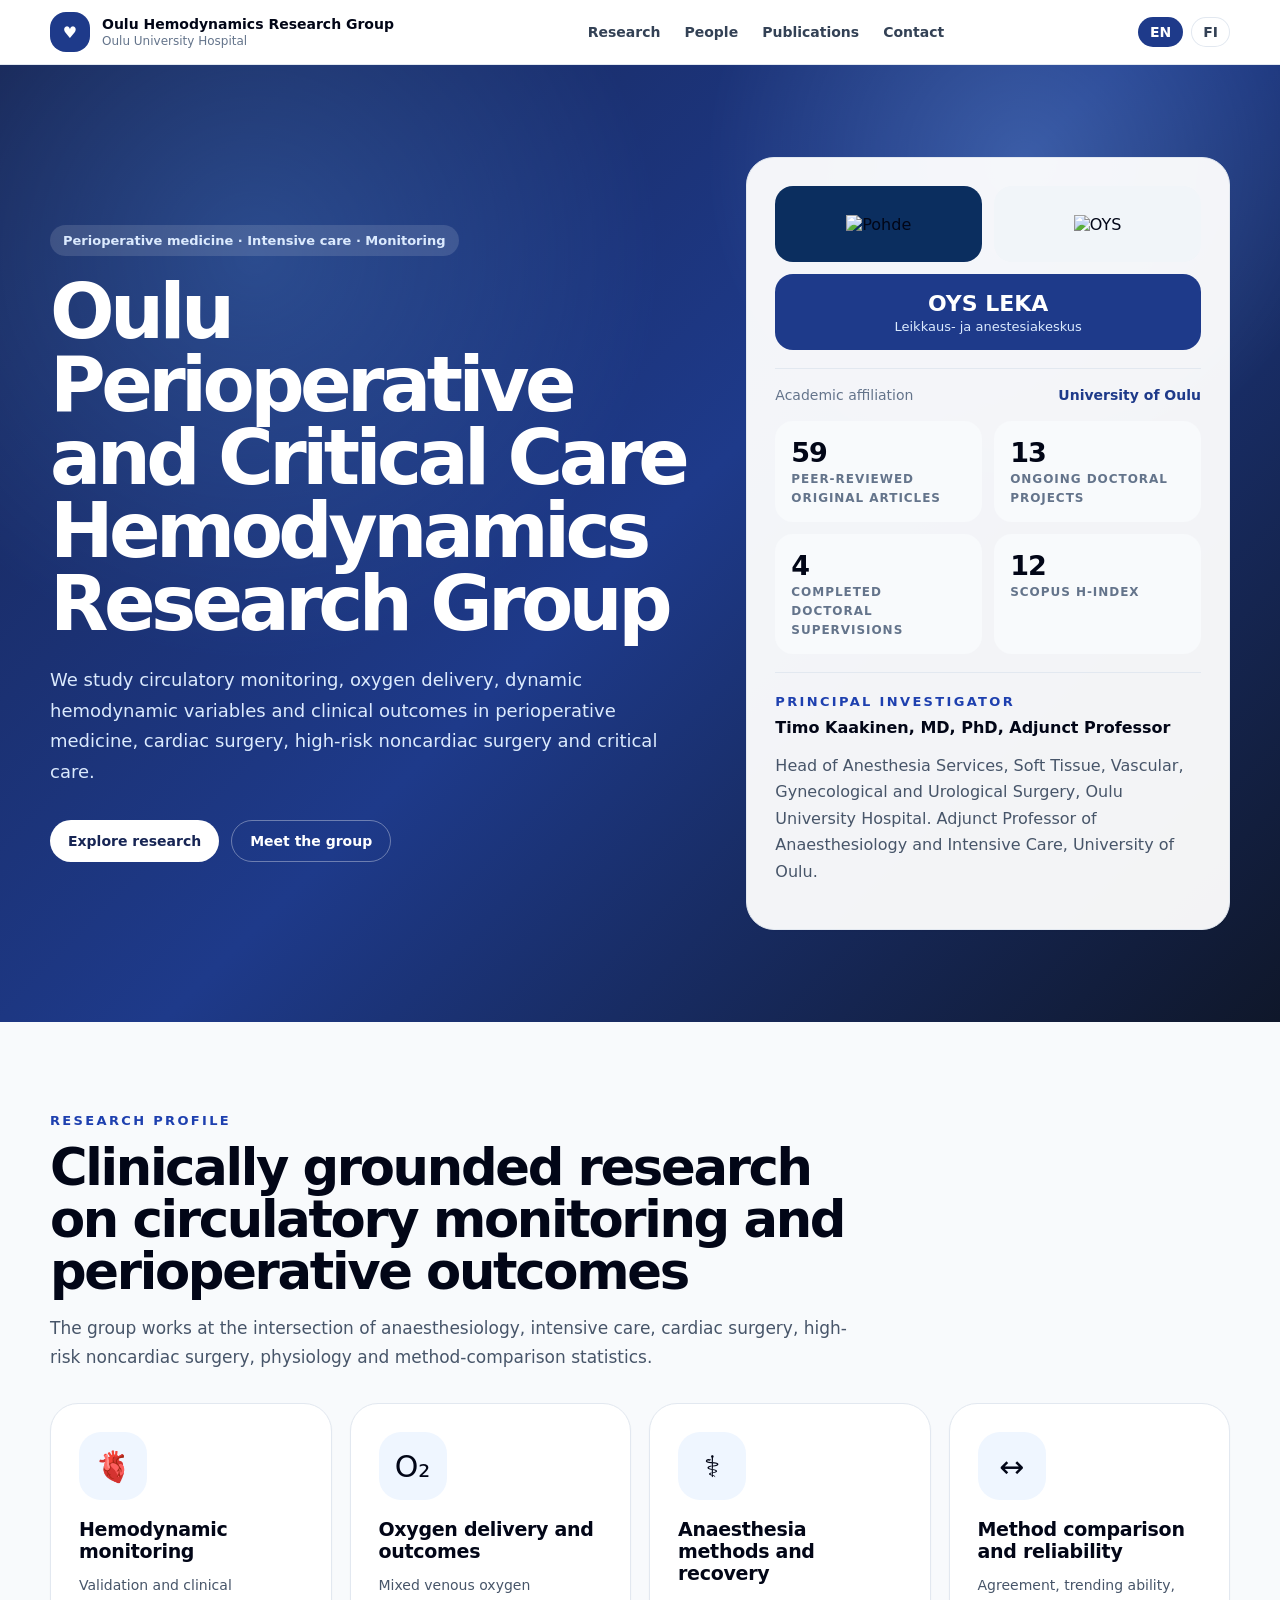
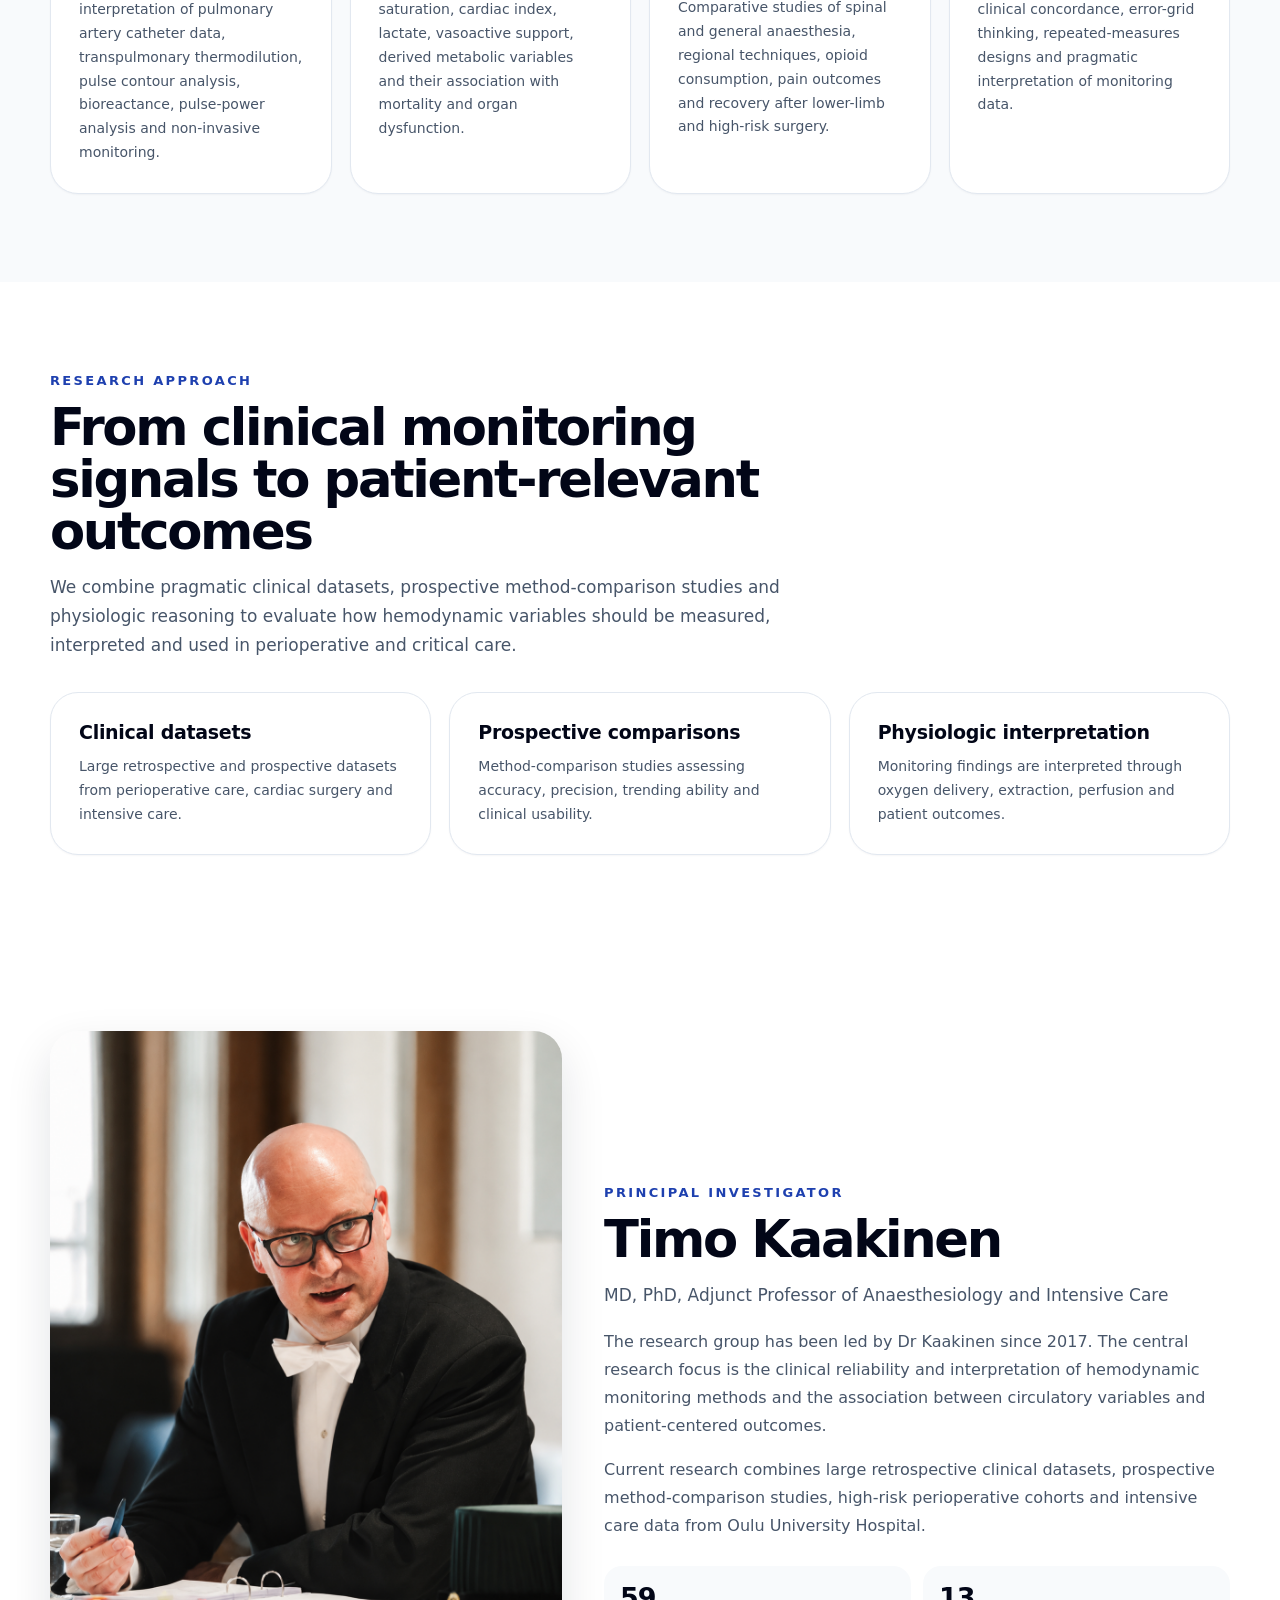
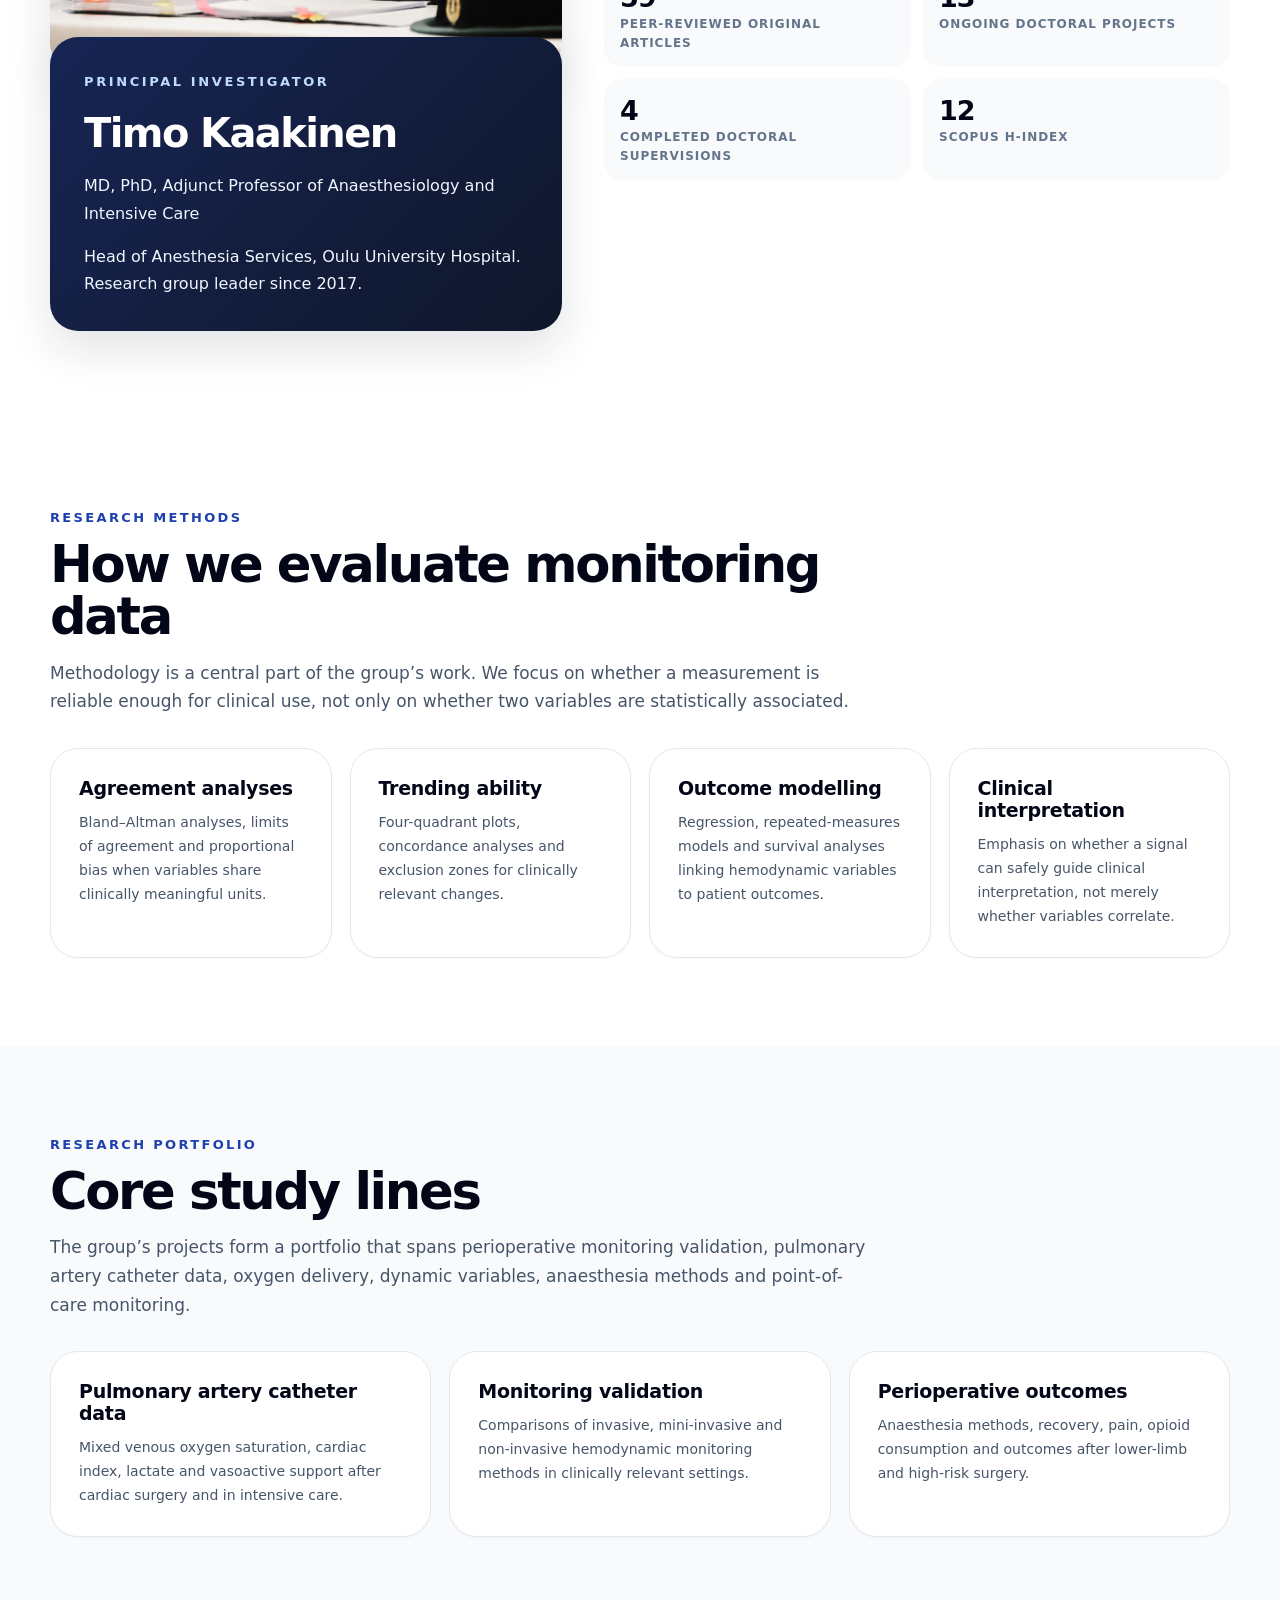
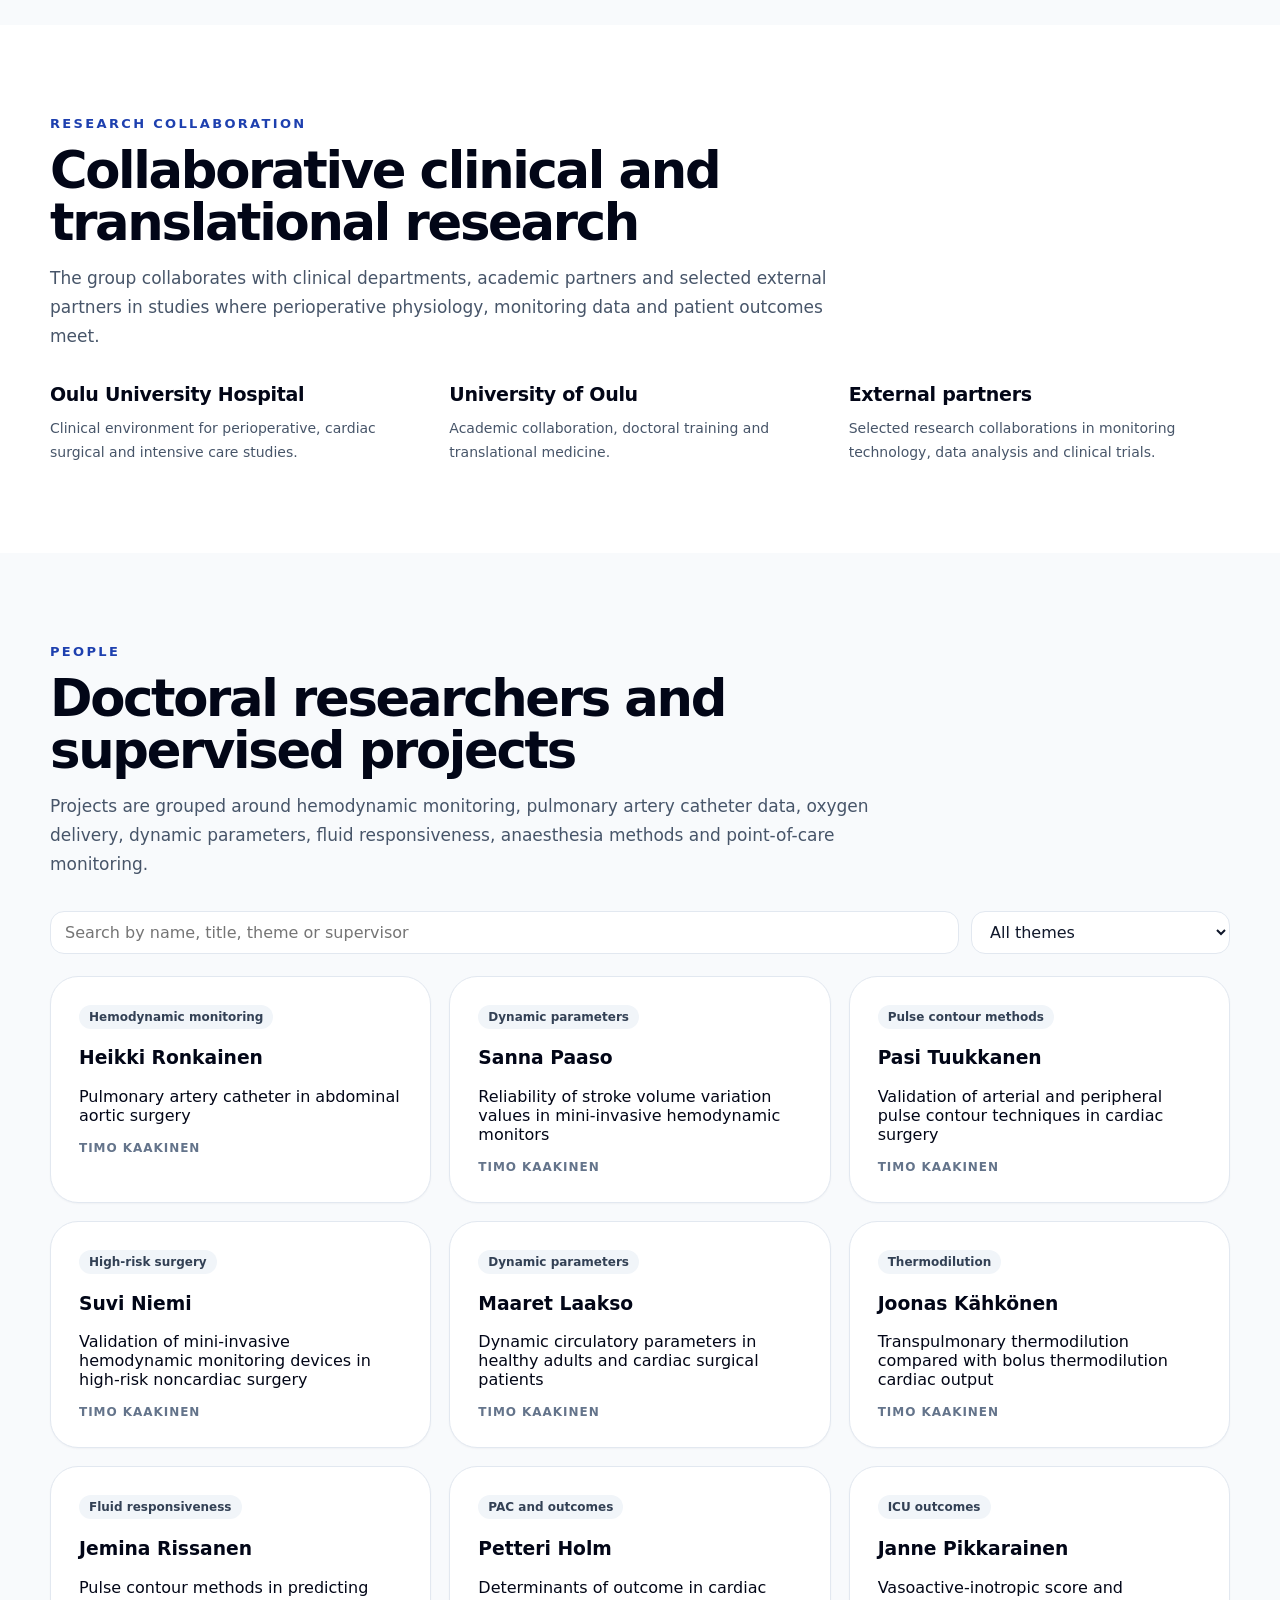
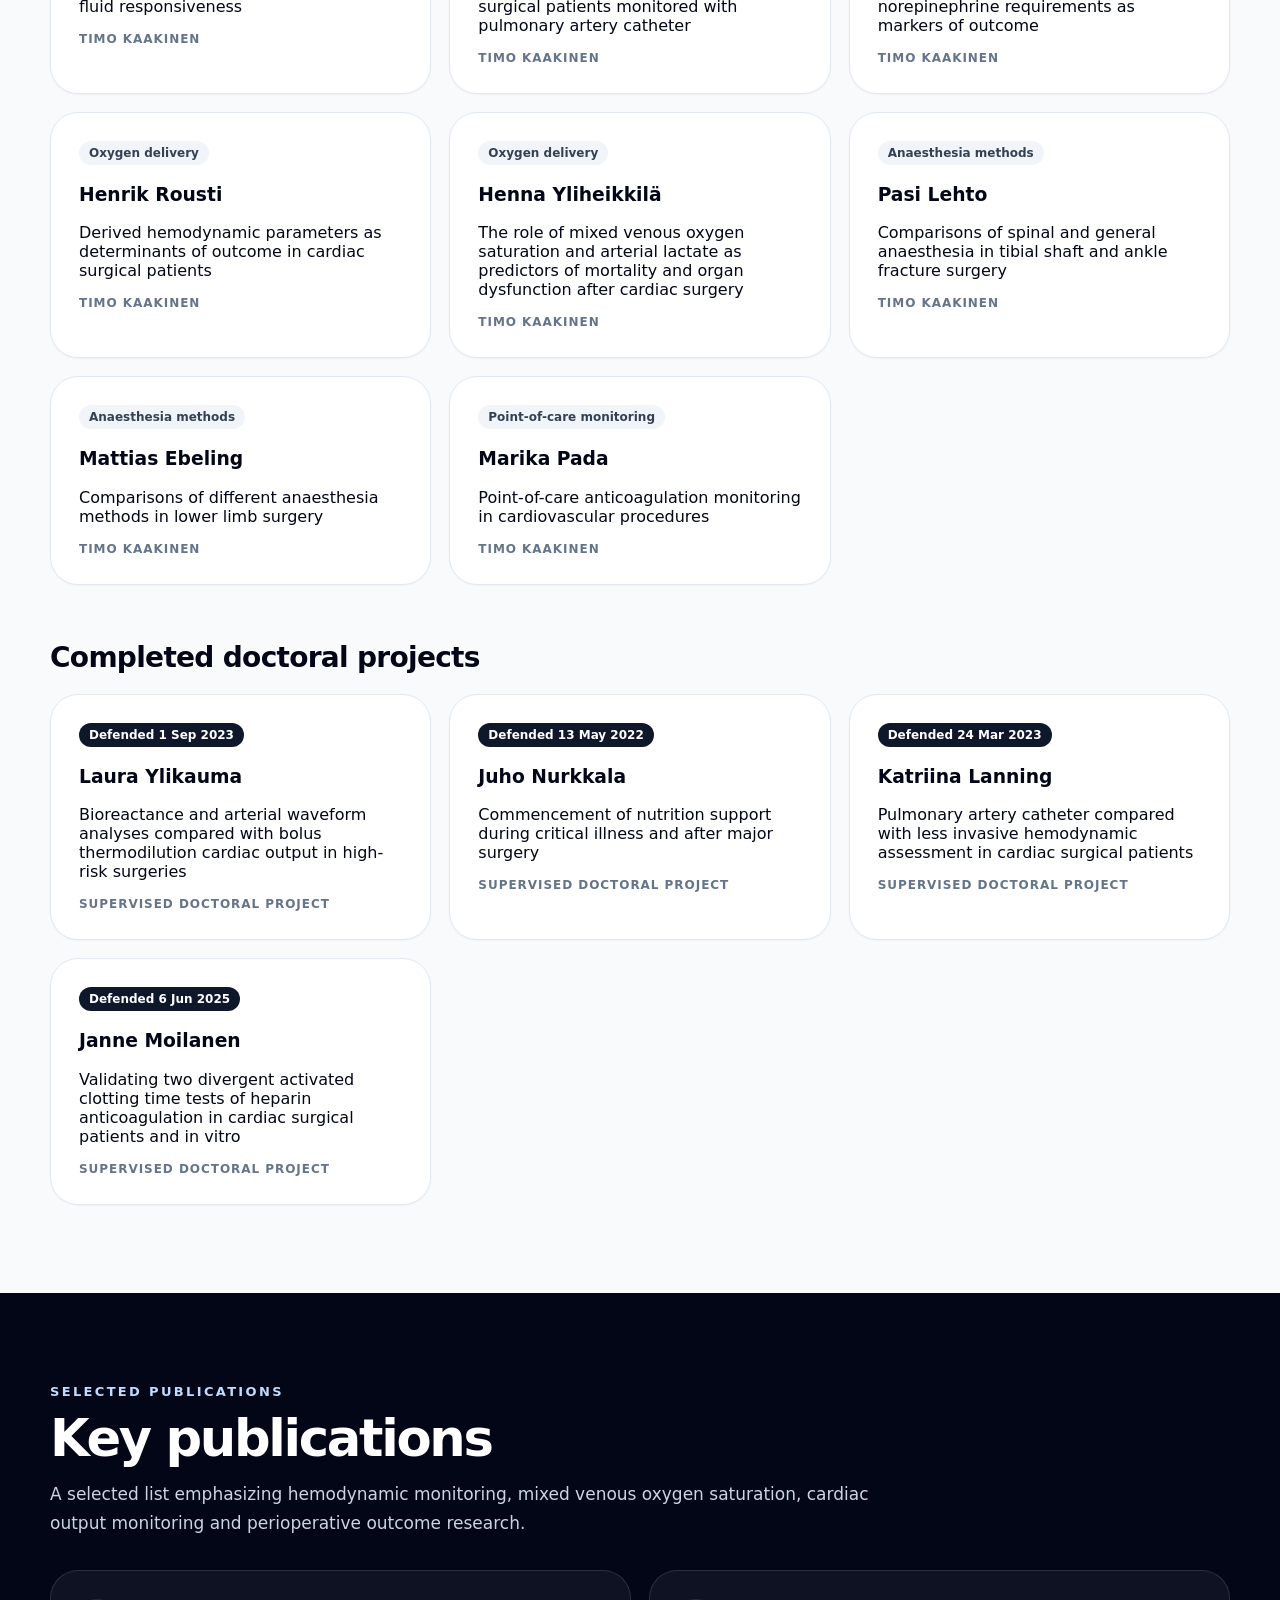
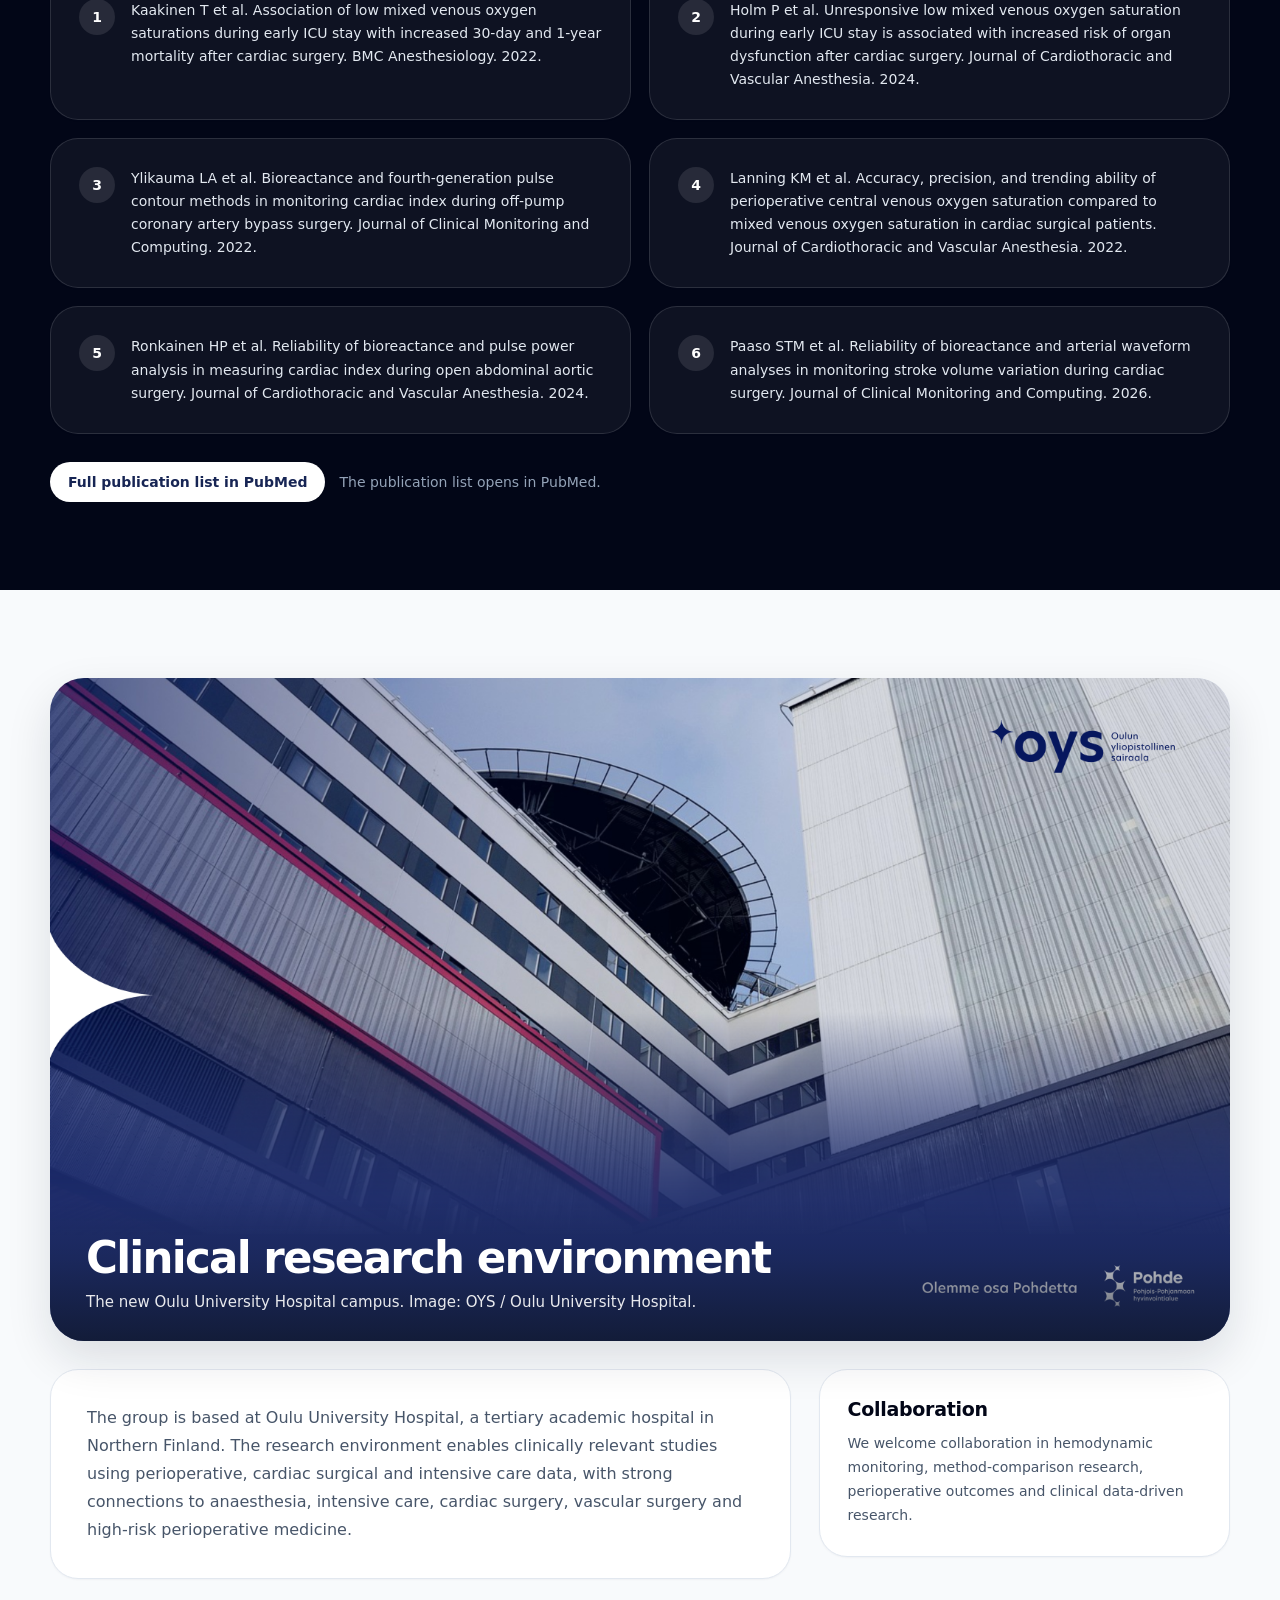
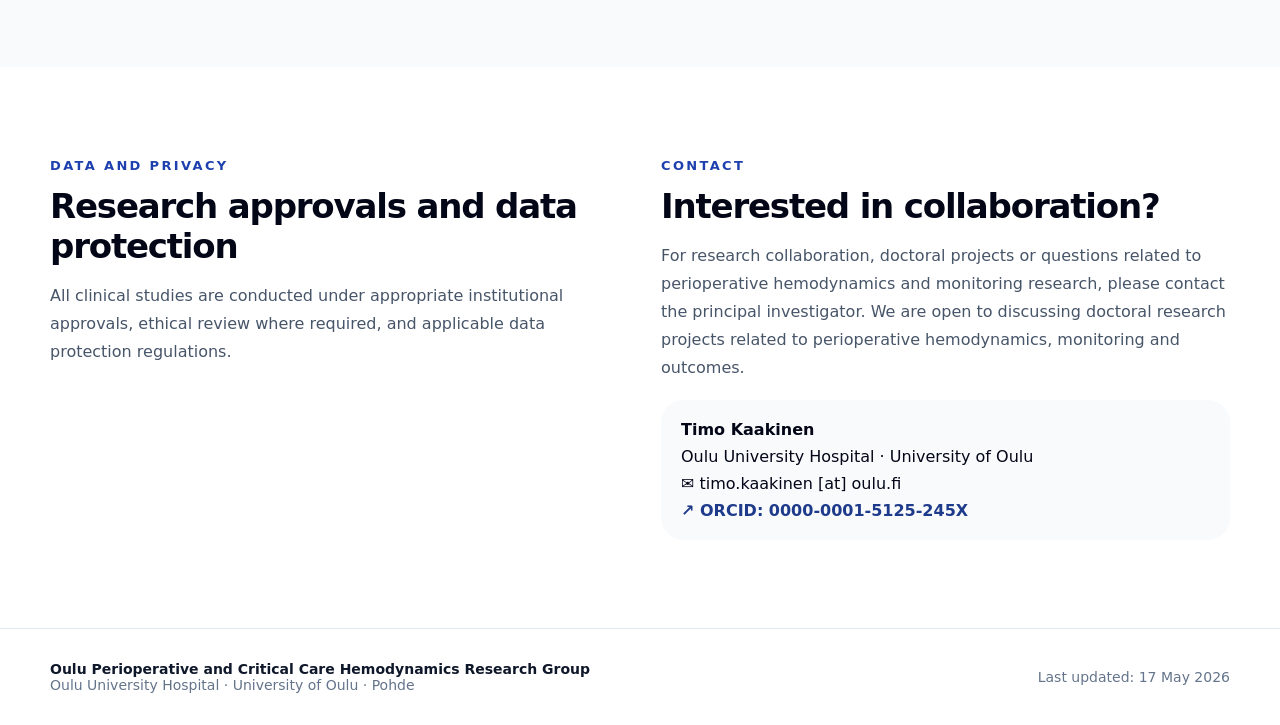
==== index.html @ 9e2a255d "Add files via upload add hamburger menu" ====
<!doctype html>
<html lang="en">
<head>
  <meta charset="utf-8" />
  <meta name="viewport" content="width=device-width, initial-scale=1" />
  <meta name="description" content="Oulu Perioperative and Critical Care Hemodynamics Research Group" />
  <title>Oulu Hemodynamics Research Group</title>
  <link rel="stylesheet" href="styles.css" />
</head>
<body>
  <header class="site-header">
    <div class="container header-inner">
      <a class="brand" href="#top" aria-label="Home">
        <span class="brand-icon">♥</span>
        <span>
          <span class="brand-title" data-i18n="shortName">Oulu Hemodynamics Research Group</span>
          <span class="brand-subtitle" data-i18n="hospital">Oulu University Hospital</span>
        </span>
      </a>

      <button class="menu-toggle" type="button" aria-label="Open navigation menu" aria-expanded="false" aria-controls="mainNav">
        <span></span>
        <span></span>
        <span></span>
      </button>

      <nav class="nav" id="mainNav" aria-label="Main navigation">
        <a href="#research" data-i18n="navResearch">Research</a>
        <a href="#people" data-i18n="navPeople">People</a>
        <a href="#publications" data-i18n="navPublications">Publications</a>
        <a href="#contact" data-i18n="navContact">Contact</a>
      </nav>

      <div class="language-switcher" aria-label="Language selection">
        <button type="button" class="lang-btn active" data-lang="en">EN</button>
        <button type="button" class="lang-btn" data-lang="fi">FI</button>
      </div>
    </div>
  </header>

  <main id="top">
    <section class="hero">
      <div class="hero-bg"></div>
      <div class="container hero-grid">
        <div class="hero-copy">
          <span class="pill dark" data-i18n="heroBadge">Perioperative medicine · Intensive care · Monitoring</span>
          <h1 data-i18n="heroTitle">Oulu Perioperative and Critical Care Hemodynamics Research Group</h1>
          <p data-i18n="heroText">We study circulatory monitoring, oxygen delivery, dynamic hemodynamic variables and clinical outcomes in perioperative medicine, cardiac surgery, high-risk noncardiac surgery and critical care.</p>
          <div class="hero-actions">
            <a class="button button-light" href="#research" data-i18n="exploreResearch">Explore research</a>
            <a class="button button-outline" href="#people" data-i18n="meetGroup">Meet the group</a>
          </div>
        </div>

        <aside class="hero-card" aria-label="Research group summary">
          <div class="logos">
            <a class="logo-box pohde" href="https://pohde.fi/en/front-page/" target="_blank" rel="noreferrer" aria-label="Pohde">
              <img src="https://pohde.fi/wp-content/uploads/2022/10/Pohde_signature-logo-left_white.svg" alt="Pohde" />
            </a>
            <a class="logo-box oys" href="https://oys.fi/en/front-page/" target="_blank" rel="noreferrer" aria-label="Oulu University Hospital">
              <img src="https://www.sttinfo.fi/data/images/public/69817636/71007576/3d3677d2-fece-473b-97d8-990d3f27c14f-w_300_h_100.png" alt="OYS" class="oys-logo" />
            </a>
            <a class="logo-box leka" href="https://oys.fi/tietoameista/leikkaus-ja-anestesiakeskus/" target="_blank" rel="noreferrer" aria-label="OYS Leikkaus- ja anestesiakeskus">
              <span class="leka-main">OYS LEKA</span>
              <span class="leka-sub">Leikkaus- ja anestesiakeskus</span>
            </a>
          </div>
          <div class="affiliation">
            <span data-i18n="academicAffiliation">Academic affiliation</span>
            <a href="https://www.oulu.fi" target="_blank" rel="noreferrer" data-i18n="university">University of Oulu</a>
          </div>
          <div class="stats" id="stats"></div>
          <div class="pi-mini">
            <span data-i18n="piLabel">Principal investigator</span>
            <strong data-i18n="piNameLine">Timo Kaakinen, MD, PhD, Adjunct Professor</strong>
            <p data-i18n="piRole">Head of Anesthesia Services, Oulu University Hospital. Adjunct Professor of Anaesthesiology and Intensive Care, University of Oulu.</p>
          </div>
        </aside>
      </div>
    </section>

    <section id="research" class="section">
      <div class="container">
        <div class="section-title">
          <span data-i18n="researchEyebrow">Research profile</span>
          <h2 data-i18n="researchTitle">Clinically grounded research on circulatory monitoring and perioperative outcomes</h2>
          <p data-i18n="researchText">The group works at the intersection of anaesthesiology, intensive care, cardiac surgery, high-risk noncardiac surgery, physiology and method-comparison statistics.</p>
        </div>
        <div class="theme-grid" id="themeGrid"></div>
      </div>
    </section>

    <section class="section white" id="approach">
      <div class="container">
        <div class="section-title">
          <span data-i18n="approachEyebrow">Research approach</span>
          <h2 data-i18n="approachTitle">From clinical monitoring signals to patient-relevant outcomes</h2>
          <p data-i18n="approachText">We combine pragmatic clinical datasets, prospective method-comparison studies and physiologic reasoning to evaluate how hemodynamic variables should be measured, interpreted and used in perioperative and critical care.</p>
        </div>
        <div class="approach-grid" id="approachGrid"></div>
      </div>
    </section>

    <section class="section white">
      <div class="container pi-grid">
        <div class="pi-profile-card">
          <img class="profile-image" src="images/timo-kaakinen.png" alt="Portrait of Timo Kaakinen" />
          <div class="pi-panel">
            <span data-i18n="piLabel">Principal investigator</span>
            <h2>Timo Kaakinen</h2>
            <p data-i18n="piDegree">MD, PhD, Adjunct Professor of Anaesthesiology and Intensive Care</p>
            <p data-i18n="piCardText">Head of Anesthesia Services, Oulu University Hospital. Research group leader since 2017.</p>
          </div>
        </div>
        <div>
          <div class="section-title compact">
            <span data-i18n="piLabel">Principal investigator</span>
            <h2>Timo Kaakinen</h2>
            <p data-i18n="piDegree">MD, PhD, Adjunct Professor of Anaesthesiology and Intensive Care</p>
          </div>
          <div class="body-text">
            <p data-i18n="piText1">The research group has been led by Dr Kaakinen since 2017. The central research focus is the clinical reliability and interpretation of hemodynamic monitoring methods and the association between circulatory variables and patient-centered outcomes.</p>
            <p data-i18n="piText2">Current research combines large retrospective clinical datasets, prospective method-comparison studies, high-risk perioperative cohorts and intensive care data from Oulu University Hospital.</p>
          </div>
          <div class="stats small" id="piStats"></div>
        </div>
      </div>
    </section>

    <section class="section white" id="methods">
      <div class="container">
        <div class="section-title">
          <span data-i18n="methodsEyebrow">Research methods</span>
          <h2 data-i18n="methodsTitle">How we evaluate monitoring data</h2>
          <p data-i18n="methodsText">Methodology is a central part of the group’s work. We focus on whether a measurement is reliable enough for clinical use, not only on whether two variables are statistically associated.</p>
        </div>
        <div class="methods-grid" id="methodsGrid"></div>
      </div>
    </section>

    <section class="section" id="portfolio">
      <div class="container">
        <div class="section-title">
          <span data-i18n="portfolioEyebrow">Research portfolio</span>
          <h2 data-i18n="portfolioTitle">Core study lines</h2>
          <p data-i18n="portfolioText">The group’s projects form a portfolio that spans perioperative monitoring validation, pulmonary artery catheter data, oxygen delivery, dynamic variables, anaesthesia methods and point-of-care monitoring.</p>
        </div>
        <div class="portfolio-grid" id="portfolioGrid"></div>
      </div>
    </section>

    <section class="section white" id="research-collaboration">
      <div class="container">
        <div class="section-title">
          <span data-i18n="researchCollaborationEyebrow">Research collaboration</span>
          <h2 data-i18n="researchCollaborationTitle">Collaborative clinical and translational research</h2>
          <p data-i18n="researchCollaborationText">The group collaborates with clinical departments, academic partners and selected external partners in studies where perioperative physiology, monitoring data and patient outcomes meet.</p>
        </div>
        <div class="research-collaboration-grid" id="researchCollaborationGrid"></div>
      </div>
    </section>

    <section id="people" class="section">
      <div class="container">
        <div class="section-title">
          <span data-i18n="peopleEyebrow">People</span>
          <h2 data-i18n="peopleTitle">Doctoral researchers and supervised projects</h2>
          <p data-i18n="peopleText">Projects are grouped around hemodynamic monitoring, pulmonary artery catheter data, oxygen delivery, dynamic parameters, fluid responsiveness, anaesthesia methods and point-of-care monitoring.</p>
        </div>
        <div class="filters">
          <input id="projectSearch" type="search" data-i18n-placeholder="searchPlaceholder" placeholder="Search by name, title, theme or supervisor" />
          <select id="themeFilter" aria-label="Theme filter"></select>
        </div>
        <div class="project-grid" id="projectGrid"></div>
        <h3 class="subheading" data-i18n="completedTitle">Completed doctoral projects</h3>
        <div class="project-grid completed" id="completedGrid"></div>
      </div>
    </section>

    <section id="publications" class="section dark-section">
      <div class="container">
        <div class="section-title light">
          <span data-i18n="selectedEyebrow">Selected publications</span>
          <h2 data-i18n="selectedTitle">Key publications</h2>
          <p data-i18n="selectedText">A selected list emphasizing hemodynamic monitoring, mixed venous oxygen saturation, cardiac output monitoring and perioperative outcome research.</p>
        </div>
        <div class="publication-grid" id="publicationGrid"></div>
        <div class="publication-footer">
          <a class="button button-light" href="https://pubmed.ncbi.nlm.nih.gov/?term=%28Kaakinen+T%5BAuthor%5D+OR+Kaakinen+TI%5BAuthor%5D%29&sort=date" target="_blank" rel="noreferrer" data-i18n="fullPubMed">Full publication list in PubMed</a>
          <span data-i18n="fullPubMedNote">The publication list opens in PubMed.</span>
        </div>
      </div>
    </section>

    <section class="section environment-hero-section">
      <div class="environment-hero-shell">
        <div class="environment-hero-media">
          <img class="building-hero-image" src="images/oys-new-building.png" alt="New Oulu University Hospital building" />
          <div class="environment-hero-overlay">
            <h2 data-i18n="clinicalTitle">Clinical research environment</h2>
            <p data-i18n="oysImageCaption">The new Oulu University Hospital campus. Image: OYS / Oulu University Hospital.</p>
          </div>
        </div>
      </div>
      <div class="container environment-info-grid">
        <div class="card environment-text-card">
          <p data-i18n="clinicalText">The group is based at Oulu University Hospital, a tertiary academic hospital in Northern Finland. The research environment enables clinically relevant studies using perioperative, cardiac surgical and intensive care data, with strong connections to anaesthesia, intensive care, cardiac surgery, vascular surgery and high-risk perioperative medicine.</p>
        </div>
        <div class="card collaboration-card">
          <h3 data-i18n="collaborationTitle">Collaboration</h3>
          <p data-i18n="collaborationText">We welcome collaboration in hemodynamic monitoring, method-comparison research, perioperative outcomes and clinical data-driven research.</p>
        </div>
      </div>
    </section>

    <section id="contact" class="section white">
      <div class="container contact-card">
        <div>
          <span class="eyebrow" data-i18n="dataEyebrow">Data and privacy</span>
          <h2 data-i18n="dataTitle">Research approvals and data protection</h2>
          <p data-i18n="dataText">All clinical studies are conducted under appropriate institutional approvals, ethical review where required, and applicable data protection regulations.</p>
        </div>
        <div>
          <span class="eyebrow" data-i18n="contactEyebrow">Contact</span>
          <h2 data-i18n="contactTitle">Interested in collaboration?</h2>
          <p data-i18n="contactText">For research collaboration, doctoral projects or questions related to perioperative hemodynamics and monitoring research, please contact the principal investigator. We are open to discussing doctoral research projects related to perioperative hemodynamics, monitoring and outcomes.</p>
          <div class="contact-box">
            <strong>Timo Kaakinen</strong>
            <span data-i18n="contactAffiliation">Oulu University Hospital · University of Oulu</span>
            <span>✉ timo.kaakinen [at] oulu.fi</span>
            <a href="https://orcid.org/0000-0001-5125-245X" target="_blank" rel="noreferrer">↗ ORCID: 0000-0001-5125-245X</a>
          </div>
        </div>
      </div>
    </section>
  </main>

  <footer class="site-footer">
    <div class="container footer-inner">
      <div>
        <strong data-i18n="footerGroup">Oulu Perioperative and Critical Care Hemodynamics Research Group</strong>
        <span data-i18n="footerAffiliation">Oulu University Hospital · University of Oulu · Pohde</span>
      </div>
      <span data-i18n="lastUpdated">Last updated: 17 May 2026</span>
    </div>
  </footer>

  <script src="script.js"></script>
</body>
</html>
---- styles.css ----
:root {
  --blue-950: #172554;
  --blue-900: #1e3a8a;
  --blue-800: #1e40af;
  --blue-700: #1d4ed8;
  --blue-100: #dbeafe;
  --blue-50: #eff6ff;
  --slate-950: #020617;
  --slate-900: #0f172a;
  --slate-700: #334155;
  --slate-600: #475569;
  --slate-500: #64748b;
  --slate-400: #94a3b8;
  --slate-300: #cbd5e1;
  --slate-200: #e2e8f0;
  --slate-100: #f1f5f9;
  --slate-50: #f8fafc;
  --white: #ffffff;
  --shadow: 0 18px 45px rgba(15, 23, 42, 0.12);
}

* { box-sizing: border-box; }
html { scroll-behavior: smooth; }
body { margin: 0; font-family: Inter, ui-sans-serif, system-ui, -apple-system, BlinkMacSystemFont, "Segoe UI", sans-serif; background: var(--slate-50); color: var(--slate-950); }
a { color: inherit; text-decoration: none; }
button, input, select { font: inherit; }
.container { width: min(1180px, calc(100% - 32px)); margin: 0 auto; }

.site-header { position: sticky; top: 0; z-index: 50; border-bottom: 1px solid var(--slate-200); background: rgba(255,255,255,0.92); backdrop-filter: blur(12px); }
.header-inner { display: flex; align-items: center; justify-content: space-between; gap: 16px; padding: 12px 0; }
.brand { display: flex; align-items: center; gap: 12px; min-width: 0; }
.brand-icon { width: 40px; height: 40px; border-radius: 16px; display: grid; place-items: center; color: white; background: var(--blue-900); font-weight: 800; flex: 0 0 40px; }
.brand-title, .brand-subtitle { display: block; }
.brand-title { font-size: 14px; line-height: 1.25; font-weight: 800; }
.brand-subtitle { font-size: 12px; color: var(--slate-500); }
.nav { display: flex; align-items: center; gap: 24px; font-size: 14px; font-weight: 600; color: var(--slate-700); }
.nav a:hover { color: var(--blue-800); }
.language-switcher { display: flex; align-items: center; gap: 8px; }
.lang-btn { border: 0; border-radius: 999px; padding: 7px 12px; font-size: 14px; font-weight: 700; color: var(--slate-700); background: white; box-shadow: inset 0 0 0 1px var(--slate-200); cursor: pointer; }
.lang-btn.active { color: white; background: var(--blue-900); box-shadow: none; }
.menu-toggle { display: none; width: 44px; height: 44px; border: 1px solid var(--slate-200); border-radius: 14px; background: white; cursor: pointer; align-items: center; justify-content: center; flex-direction: column; gap: 5px; }
.menu-toggle span { display: block; width: 20px; height: 2px; border-radius: 999px; background: var(--blue-900); transition: transform .18s ease, opacity .18s ease; }
.menu-toggle[aria-expanded="true"] span:nth-child(1) { transform: translateY(7px) rotate(45deg); }
.menu-toggle[aria-expanded="true"] span:nth-child(2) { opacity: 0; }
.menu-toggle[aria-expanded="true"] span:nth-child(3) { transform: translateY(-7px) rotate(-45deg); }

.hero { position: relative; overflow: hidden; background: linear-gradient(135deg, var(--blue-950), var(--blue-900), var(--slate-900)); }
.hero-bg { position: absolute; inset: 0; opacity: .25; background: radial-gradient(circle at 20% 20%, #60a5fa 0, transparent 32%), radial-gradient(circle at 80% 10%, #93c5fd 0, transparent 24%); }
.hero-grid { position: relative; display: grid; grid-template-columns: 1.15fr .85fr; gap: 42px; align-items: center; padding: 92px 0; }
.hero-copy { color: white; }
.pill { display: inline-flex; border-radius: 999px; padding: 8px 13px; font-size: 13px; font-weight: 800; }
.pill.dark { background: rgba(255,255,255,.13); color: #dbeafe; }
h1 { margin: 20px 0 0; font-size: clamp(40px, 6vw, 76px); line-height: .96; letter-spacing: -0.06em; }
.hero-copy p { margin: 24px 0 0; max-width: 720px; color: #dbeafe; font-size: 18px; line-height: 1.7; }
.hero-actions { display: flex; flex-wrap: wrap; gap: 12px; margin-top: 32px; }
.button { display: inline-flex; align-items: center; justify-content: center; border-radius: 999px; padding: 12px 18px; font-size: 14px; font-weight: 900; }
.button-light { color: var(--blue-950); background: white; }
.button-outline { color: white; border: 1px solid rgba(255,255,255,.35); }
.hero-card, .card, .project-card, .publication-card, .theme-card, .approach-card, .method-card, .portfolio-card { border: 1px solid var(--slate-200); border-radius: 28px; padding: 28px; background: white; box-shadow: 0 1px 2px rgba(15,23,42,0.04); }
.hero-card { background: rgba(255,255,255,.95); }
.logos { display: grid; grid-template-columns: 1fr 1fr; gap: 12px; }
.logo-box { min-height: 76px; border-radius: 18px; display: grid; place-items: center; padding: 14px; background: var(--slate-100); }
.logo-box img { max-width: 100%; max-height: 48px; }
.logo-box.pohde { background: #0b2e5f; }
.logo-box.leka { grid-column: 1 / -1; align-content: center; gap: 3px; text-align: center; color: white; background: var(--blue-900); }
.leka-main { font-weight: 900; font-size: 22px; }
.leka-sub { font-size: 13px; color: #dbeafe; }
.affiliation { display: flex; justify-content: space-between; gap: 16px; margin-top: 18px; padding-top: 18px; border-top: 1px solid var(--slate-200); font-size: 14px; color: var(--slate-500); }
.affiliation a { color: var(--blue-900); font-weight: 800; }
.stats { display: grid; grid-template-columns: repeat(2, 1fr); gap: 12px; margin-top: 18px; }
.stat { border-radius: 18px; padding: 16px; background: var(--slate-50); }
.stat strong { display: block; font-size: 27px; letter-spacing: -0.04em; }
.stat span { color: var(--slate-500); font-size: 12px; font-weight: 800; text-transform: uppercase; letter-spacing: .08em; }
.pi-mini { margin-top: 18px; padding-top: 18px; border-top: 1px solid var(--slate-200); }
.pi-mini span, .section-title span, .eyebrow { color: var(--blue-800); font-size: 13px; font-weight: 900; letter-spacing: .18em; text-transform: uppercase; }
.pi-mini strong { display: block; margin-top: 8px; }
.pi-mini p { color: var(--slate-600); line-height: 1.65; }

.section { padding: 88px 0; }
.section.white { background: white; }
.section-title { max-width: 820px; margin-bottom: 32px; }
.section-title.compact { margin-bottom: 18px; }
.section-title h2 { margin: 12px 0 0; font-size: clamp(32px, 4vw, 52px); line-height: 1.02; letter-spacing: -0.045em; }
.section-title p { margin: 16px 0 0; color: var(--slate-600); font-size: 17px; line-height: 1.7; }
.theme-grid, .approach-grid, .portfolio-grid, .methods-grid, .research-collaboration-grid { display: grid; grid-template-columns: repeat(4, 1fr); gap: 18px; }
.approach-grid, .portfolio-grid, .research-collaboration-grid { grid-template-columns: repeat(3, 1fr); }
.theme-icon { width: 68px; height: 68px; border-radius: 22px; display: grid; place-items: center; margin-bottom: 18px; font-size: 30px; background: var(--blue-50); }
.theme-card h3, .approach-card h3, .portfolio-card h3, .method-card h3, .research-collaboration-card h3, .collaboration-card h3 { margin: 0; font-size: 19px; letter-spacing: -0.015em; }
.theme-card p, .approach-card p, .portfolio-card p, .method-card p, .research-collaboration-card p, .collaboration-card p { margin: 12px 0 0; color: var(--slate-600); font-size: 14px; line-height: 1.7; }
.pi-grid { display: grid; grid-template-columns: .9fr 1.1fr; gap: 42px; align-items: center; }
.pi-profile-card { position: relative; }
.profile-image { display: block; width: 100%; border-radius: 28px; box-shadow: var(--shadow); }
.pi-panel { margin-top: -34px; position: relative; border-radius: 28px; padding: 34px; color: white; background: linear-gradient(135deg, var(--blue-950), var(--slate-900)); box-shadow: var(--shadow); }
.pi-panel span { font-size: 13px; color: #bfdbfe; text-transform: uppercase; letter-spacing: 0.2em; font-weight: 900; }
.pi-panel h2 { margin: 20px 0 0; font-size: 40px; letter-spacing: -0.04em; }
.pi-panel p { margin: 16px 0 0; color: var(--blue-50); line-height: 1.7; }
.body-text p { color: var(--slate-600); line-height: 1.75; }
.stats.small { margin-top: 26px; }
.filters { display: flex; flex-wrap: wrap; gap: 12px; margin-bottom: 22px; }
.filters input, .filters select { min-height: 42px; border: 1px solid var(--slate-200); border-radius: 14px; padding: 10px 14px; background: white; color: var(--slate-900); }
.filters input { flex: 1 1 300px; }
.project-grid { display: grid; grid-template-columns: repeat(3, 1fr); gap: 18px; }
.project-card { transition: transform 0.18s ease, box-shadow 0.18s ease; }
.project-card:hover { transform: translateY(-2px); box-shadow: var(--shadow); }
.project-tags { display: flex; flex-wrap: wrap; gap: 8px; margin-bottom: 14px; }
.tag { display: inline-flex; border-radius: 999px; padding: 5px 10px; background: var(--slate-100); color: var(--slate-700); font-size: 12px; font-weight: 800; }
.tag.dark { background: var(--slate-900); color: white; }
.supervisor { margin-top: 16px; color: var(--slate-500); font-size: 12px; font-weight: 900; letter-spacing: 0.08em; text-transform: uppercase; }
.subheading { margin: 56px 0 20px; font-size: 28px; letter-spacing: -0.025em; }
.dark-section { background: var(--slate-950); color: white; }
.section-title.light span { color: #bfdbfe; }
.section-title.light p { color: var(--slate-300); }
.publication-grid { display: grid; grid-template-columns: repeat(2, 1fr); gap: 18px; }
.publication-card { display: flex; gap: 16px; border-color: rgba(255,255,255,0.12); color: white; background: rgba(255,255,255,0.05); }
.publication-number { width: 36px; height: 36px; flex: 0 0 36px; border-radius: 999px; display: grid; place-items: center; background: rgba(255,255,255,0.1); font-size: 14px; font-weight: 900; }
.publication-card p { margin: 0; color: var(--slate-200); font-size: 14px; line-height: 1.65; }
.publication-card a, .thesis-link, .research-collaboration-link { display: inline-flex; align-items: center; gap: 6px; margin-top: 14px; border-radius: 999px; padding: 7px 11px; font-size: 12px; font-weight: 900; }
.publication-card a { color: white; background: rgba(255,255,255,0.1); }
.thesis-link, .research-collaboration-link { color: var(--blue-900); background: var(--blue-50); }
.publication-footer { display: flex; flex-wrap: wrap; align-items: center; gap: 14px; margin-top: 28px; }
.publication-footer span { color: var(--slate-400); font-size: 14px; }
.environment-hero-section { padding-top: 88px; }
.environment-hero-shell { width: min(1180px, calc(100% - 32px)); margin: 0 auto 28px; }
.environment-hero-media { position: relative; overflow: hidden; border-radius: 34px; box-shadow: var(--shadow); background: #dbe4f0; height: auto; }
.building-hero-image { display: block; width: 100%; height: auto; aspect-ratio: 1600 / 900; object-fit: contain; object-position: center center; }
.environment-hero-overlay { position: absolute; left: 0; right: 0; bottom: 0; padding: 34px 36px 30px; background: linear-gradient(to top, rgba(15, 23, 42, 0.78), rgba(15, 23, 42, 0.26) 58%, rgba(15, 23, 42, 0)); color: white; }
.environment-hero-overlay h2 { margin: 0; font-size: clamp(32px, 3.4vw, 52px); letter-spacing: -0.04em; color: white; }
.environment-hero-overlay p { margin: 10px 0 0; max-width: 760px; font-size: 15px; color: rgba(255,255,255,0.9); }
.environment-info-grid { display: grid; grid-template-columns: 1.8fr 1fr; gap: 28px; align-items: start; }
.environment-text-card { padding: 34px 36px; }
.environment-text-card p { margin: 0; color: var(--slate-600); line-height: 1.75; }
.contact-card { display: grid; grid-template-columns: 1fr 1fr; gap: 42px; }
.contact-card h2 { margin: 12px 0 0; font-size: 34px; letter-spacing: -0.035em; }
.contact-card p { color: var(--slate-600); line-height: 1.75; }
.contact-box { display: grid; gap: 8px; margin-top: 18px; padding: 20px; border-radius: 22px; background: var(--slate-50); }
.contact-box a { color: var(--blue-900); font-weight: 800; }
.site-footer { padding: 32px 0; border-top: 1px solid var(--slate-200); background: white; color: var(--slate-500); }
.footer-inner { display: flex; justify-content: space-between; gap: 20px; align-items: center; font-size: 14px; }
.footer-inner strong, .footer-inner span { display: block; }
.footer-inner strong { color: var(--slate-900); }

@media (max-width: 920px) {
  .header-inner { position: relative; flex-wrap: wrap; }
  .menu-toggle { display: inline-flex; margin-left: auto; }
  .nav { display: none; width: 100%; order: 10; flex-direction: column; align-items: stretch; gap: 4px; padding: 12px; border: 1px solid var(--slate-200); border-radius: 18px; background: white; box-shadow: var(--shadow); }
  .nav.open { display: flex; }
  .nav a { padding: 12px 14px; border-radius: 12px; background: var(--slate-50); }
  .language-switcher { order: 3; }
  .hero-grid, .pi-grid, .environment-info-grid, .contact-card { grid-template-columns: 1fr; }
  .theme-grid, .project-grid, .publication-grid, .approach-grid, .portfolio-grid, .methods-grid, .research-collaboration-grid { grid-template-columns: 1fr; }
  .hero-grid { padding: 72px 0; }
  .environment-hero-section { padding-top: 72px; }
  .environment-hero-media { border-radius: 24px; }
  .environment-hero-overlay { padding: 22px 20px 18px; }
  .environment-text-card { padding: 24px; }
  .footer-inner { flex-direction: column; align-items: flex-start; }
}

@media (max-width: 560px) {
  .container { width: min(100% - 24px, 1180px); }
  .header-inner { align-items: center; flex-direction: row; gap: 10px; }
  .brand { max-width: calc(100% - 60px); }
  .brand-title { font-size: 13px; }
  .brand-subtitle { font-size: 11px; }
  .language-switcher { width: 100%; justify-content: flex-start; }
  .stats { grid-template-columns: 1fr; }
  .logos { grid-template-columns: 1fr; }
  .logo-box.leka { grid-column: auto; }
  .section { padding: 68px 0; }
  h1 { font-size: clamp(36px, 12vw, 54px); }
}
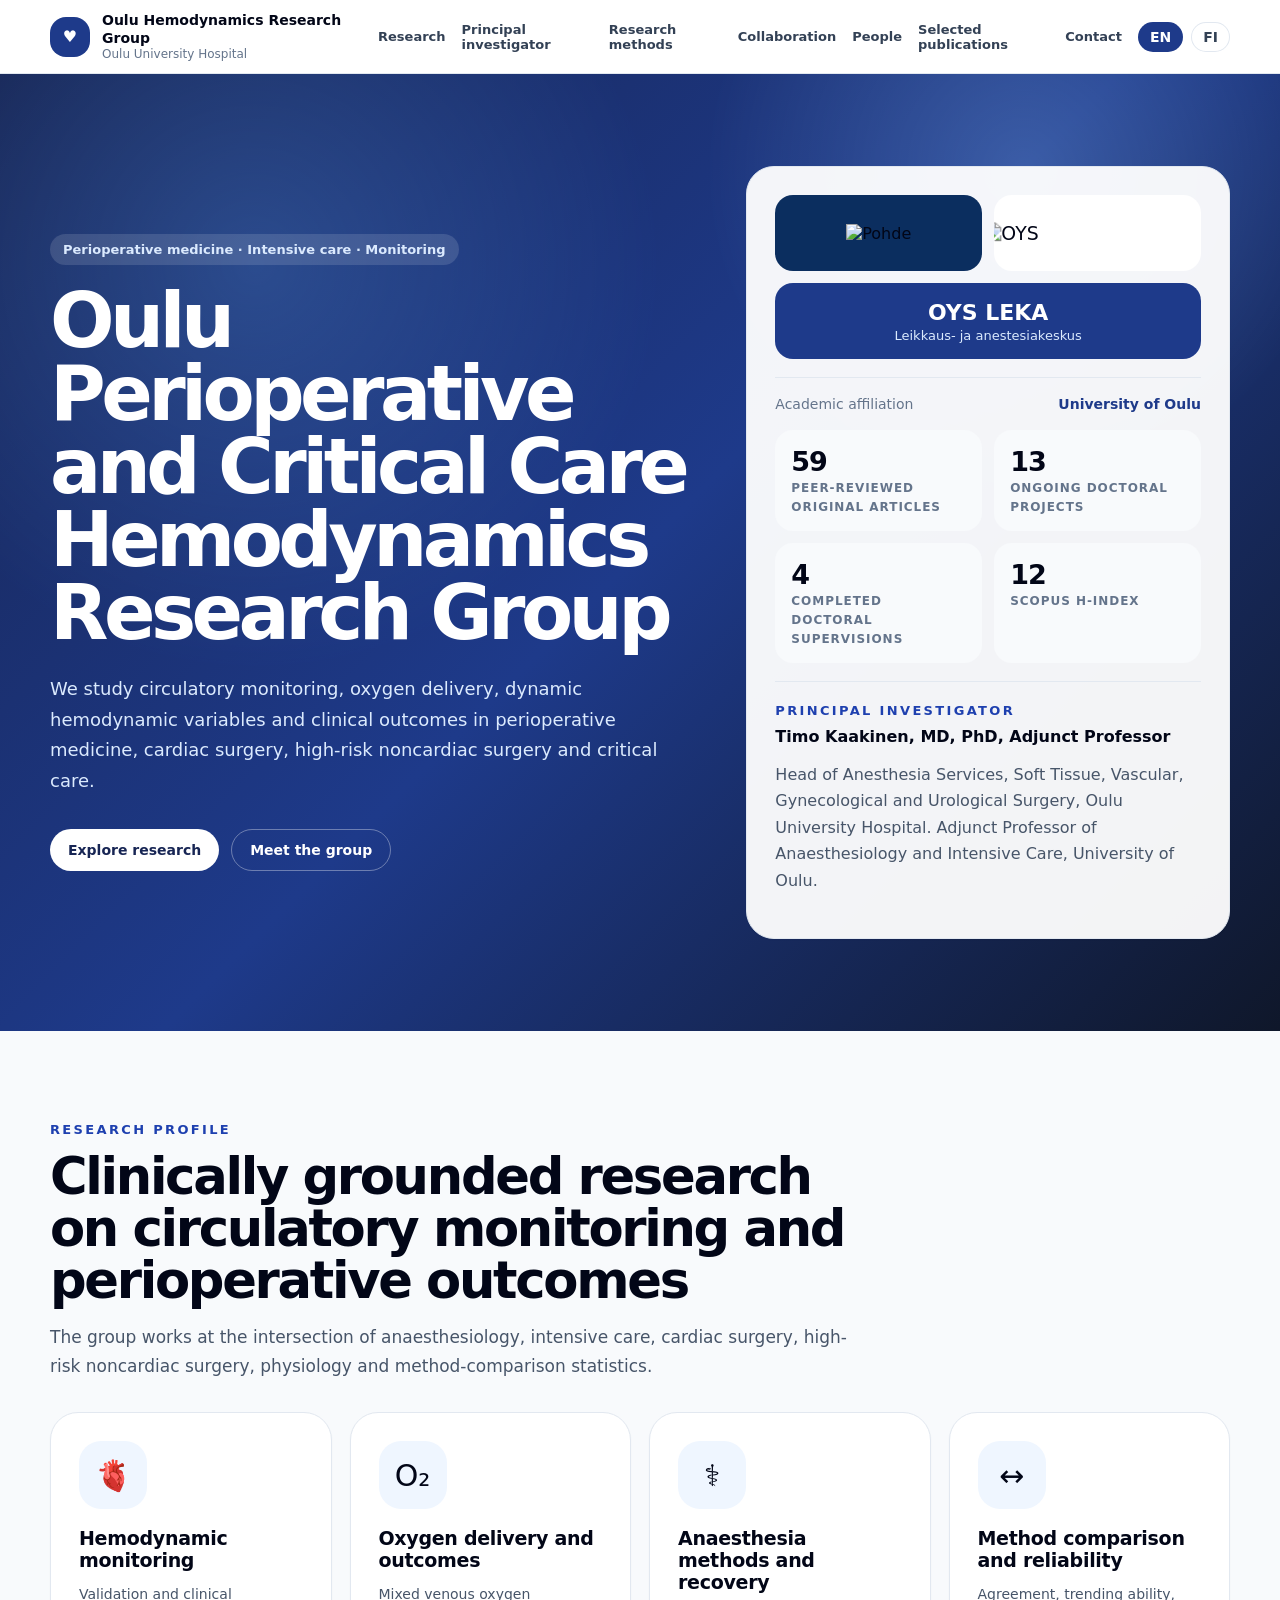
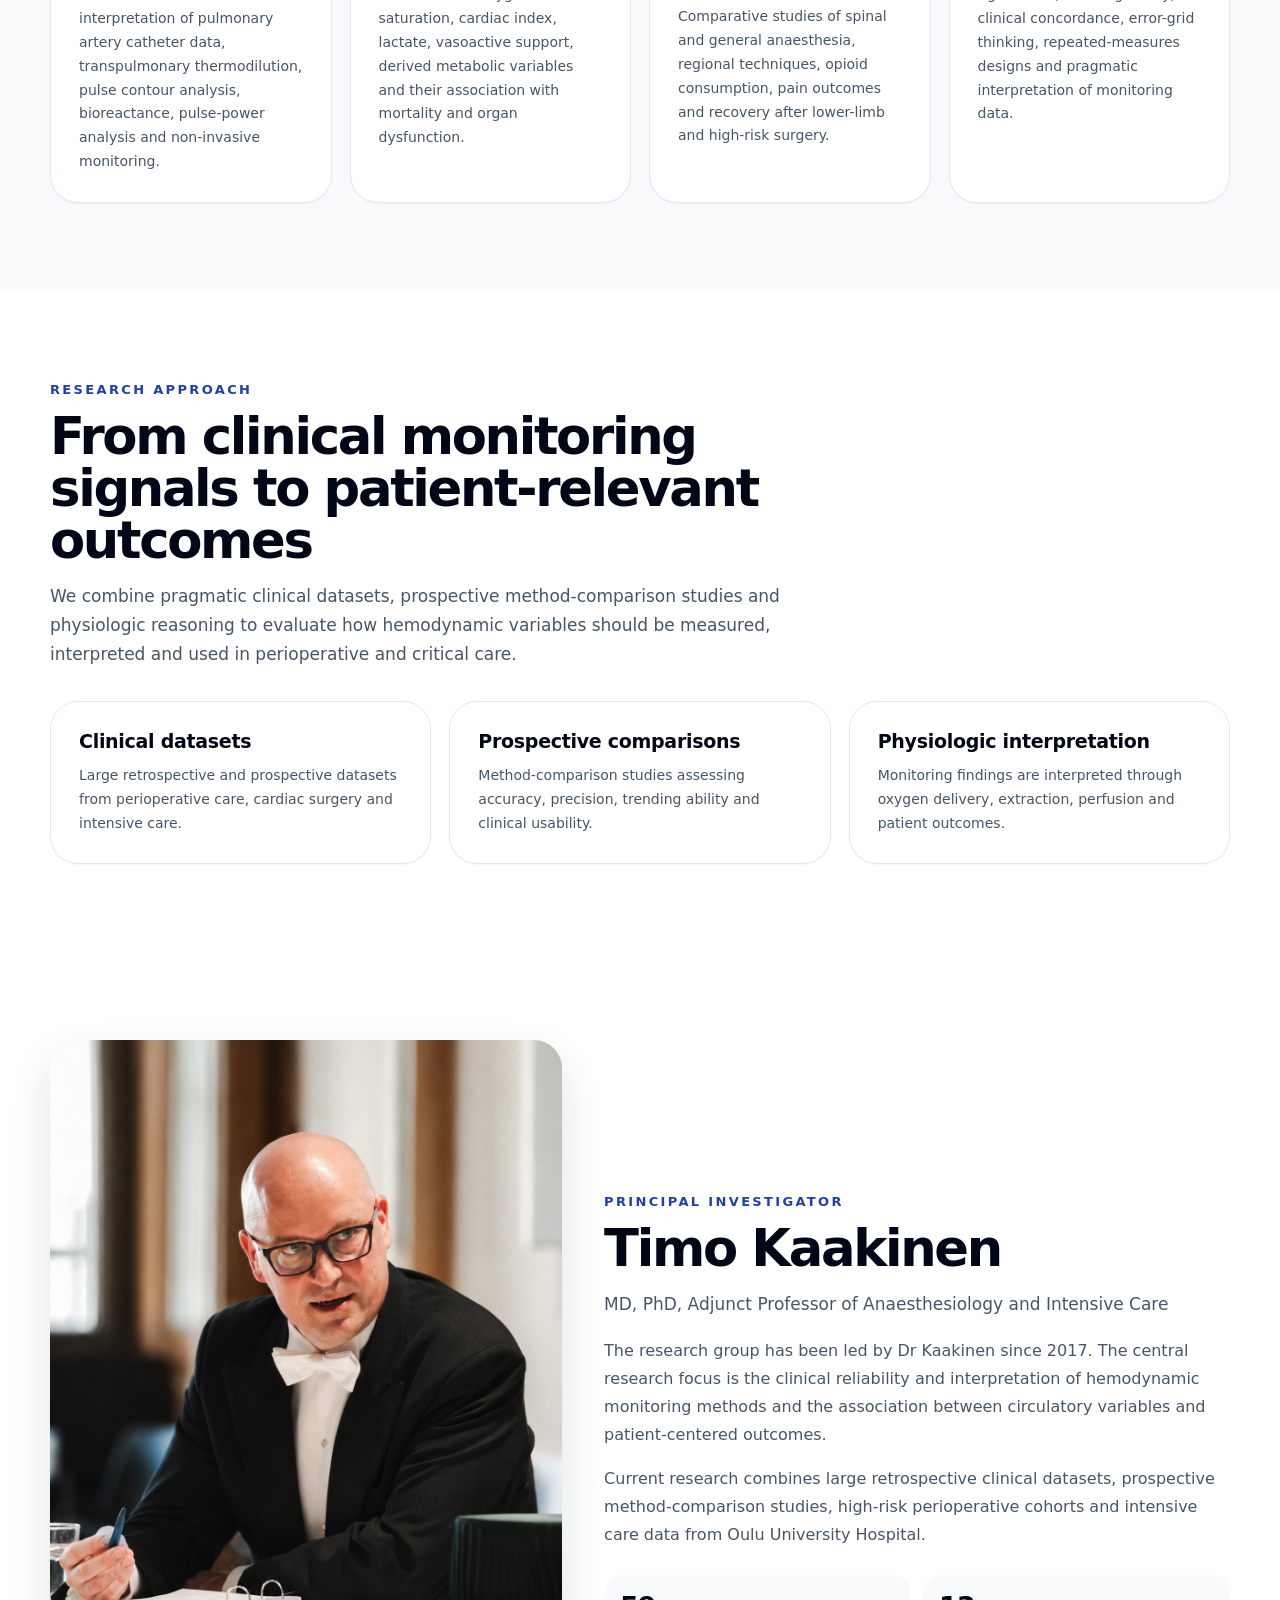
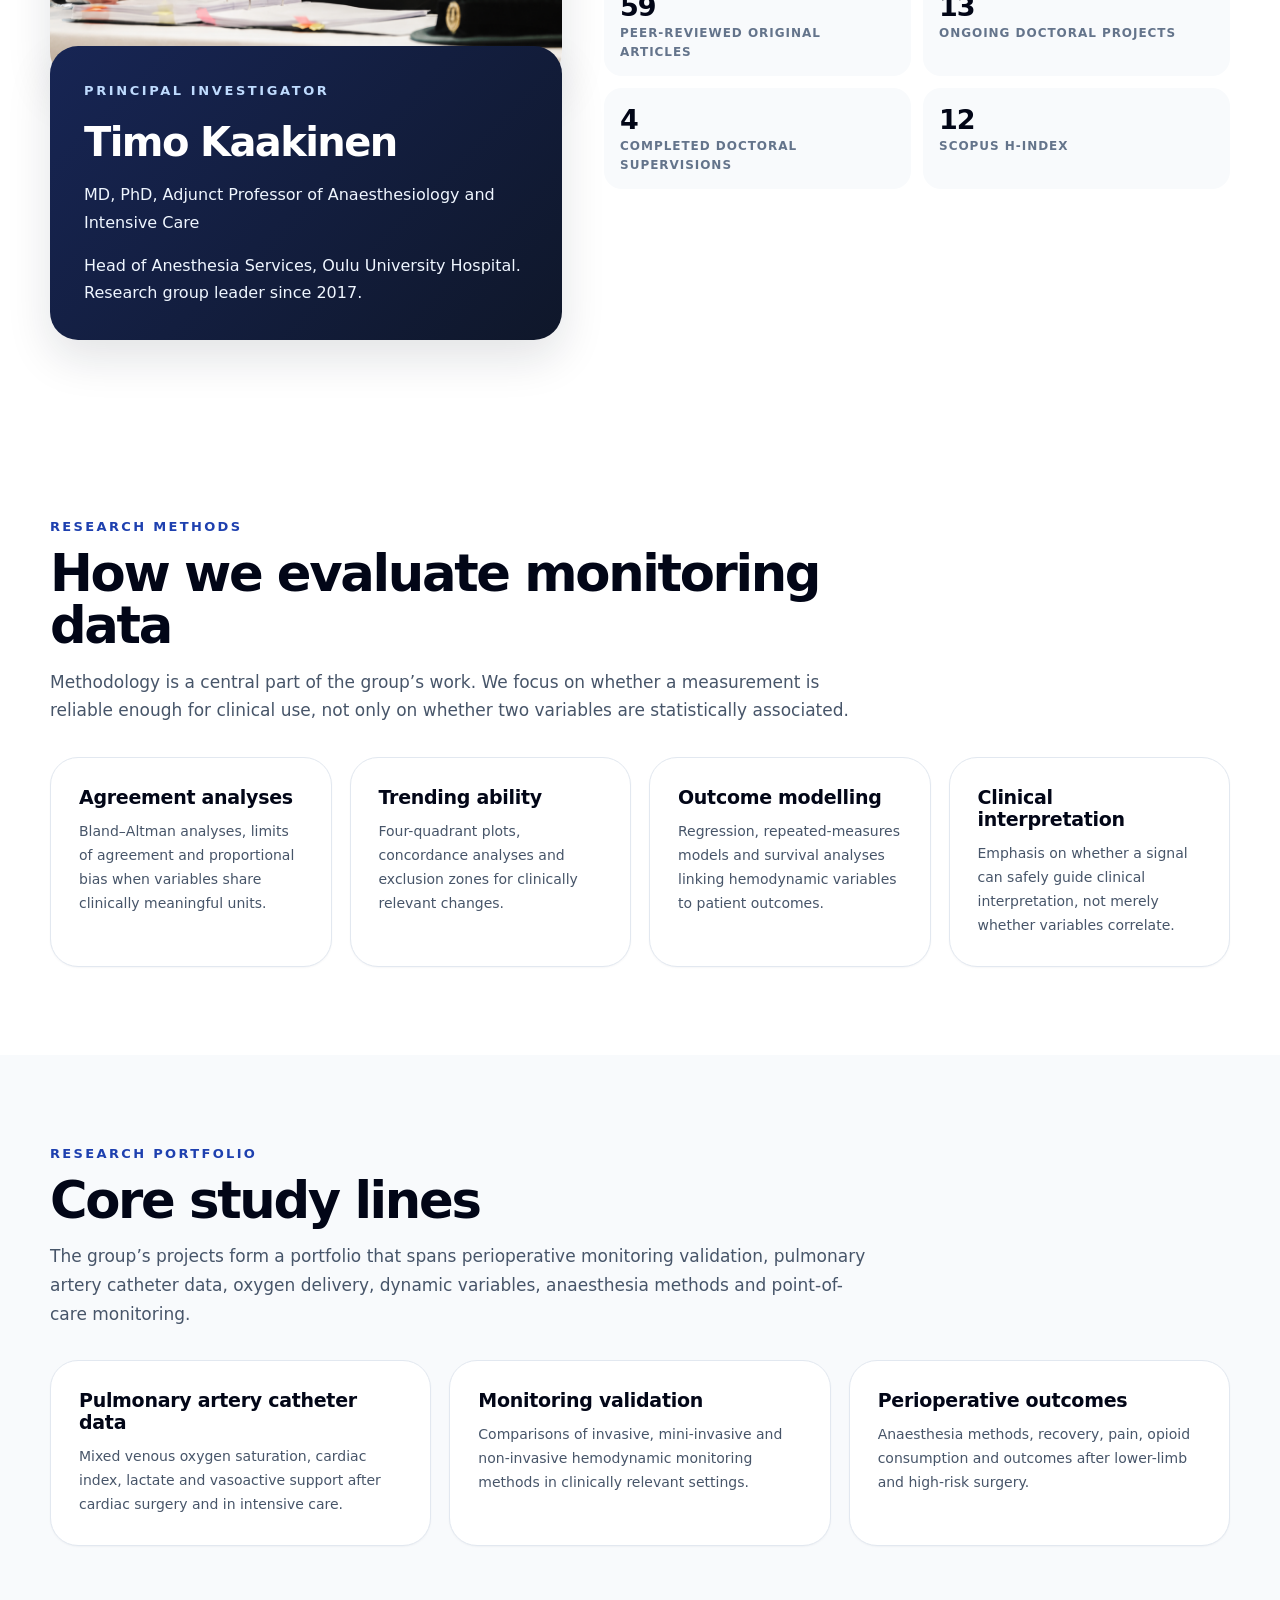
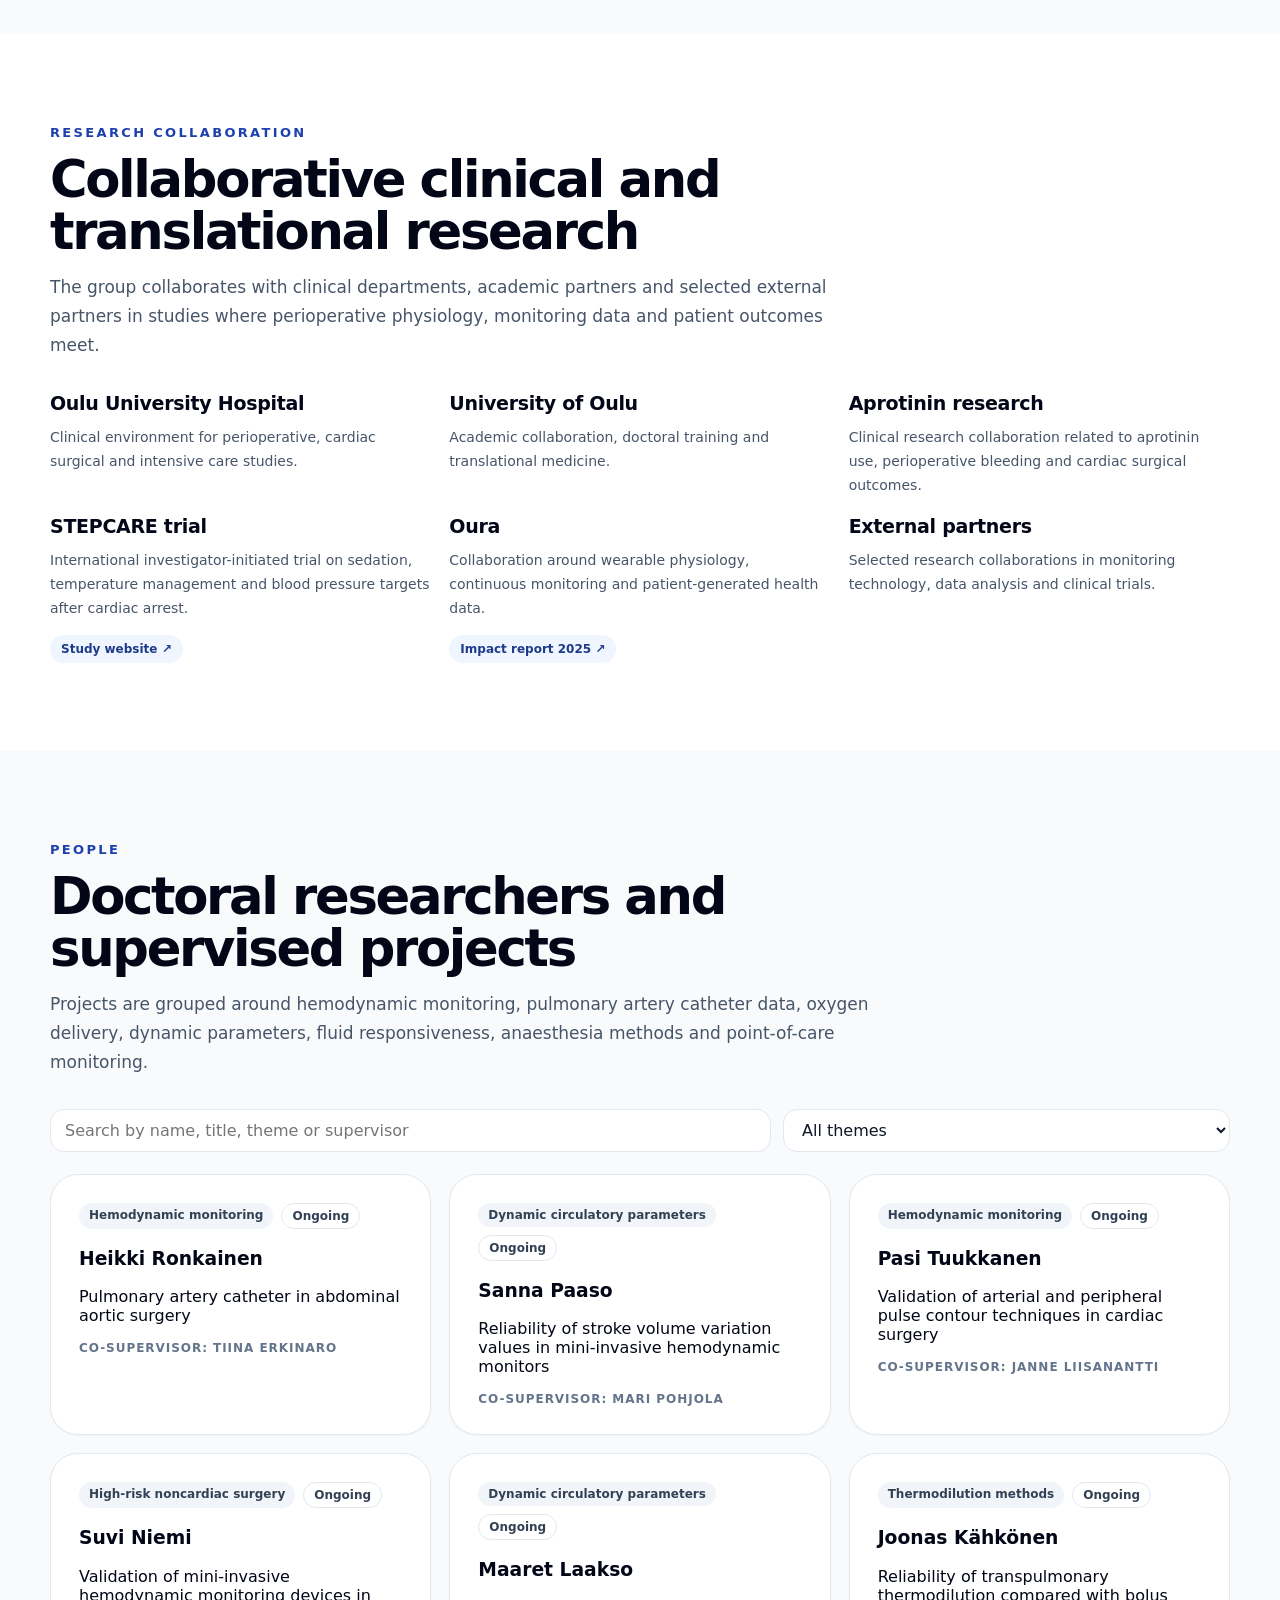
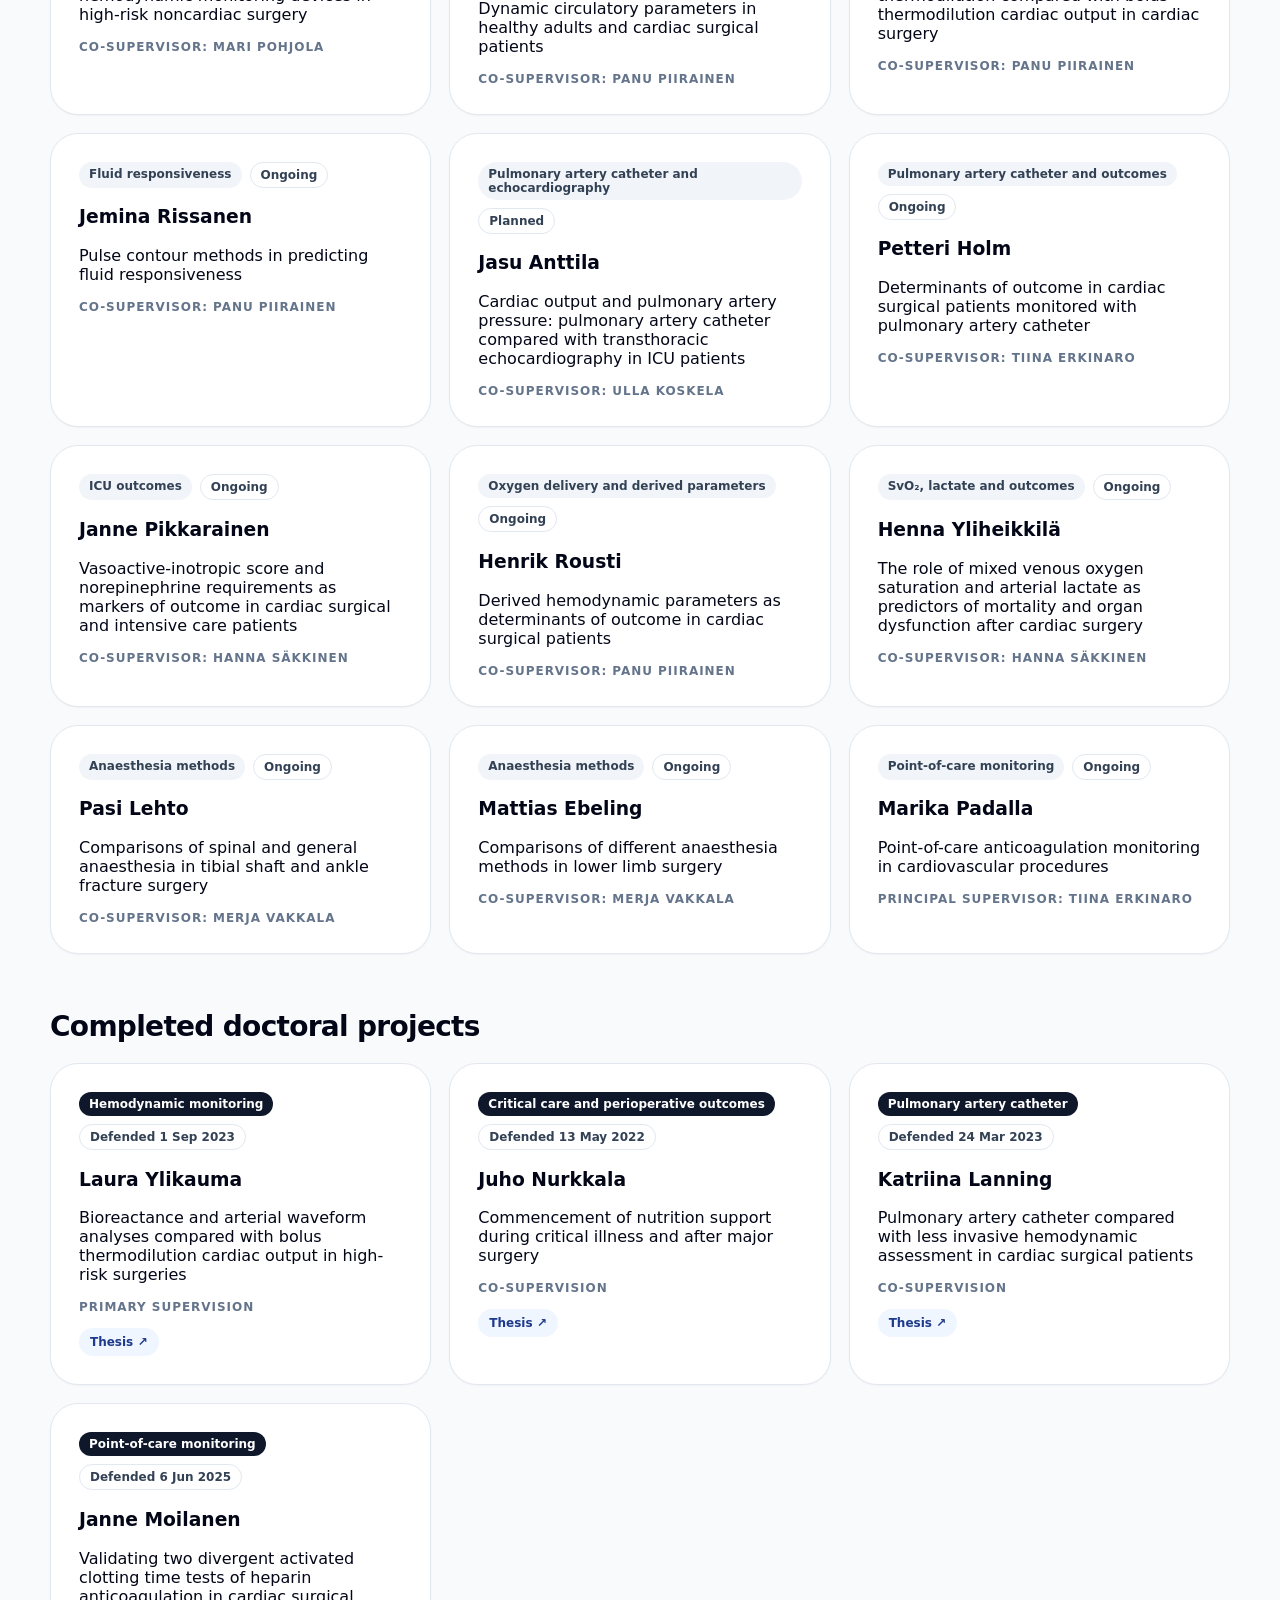
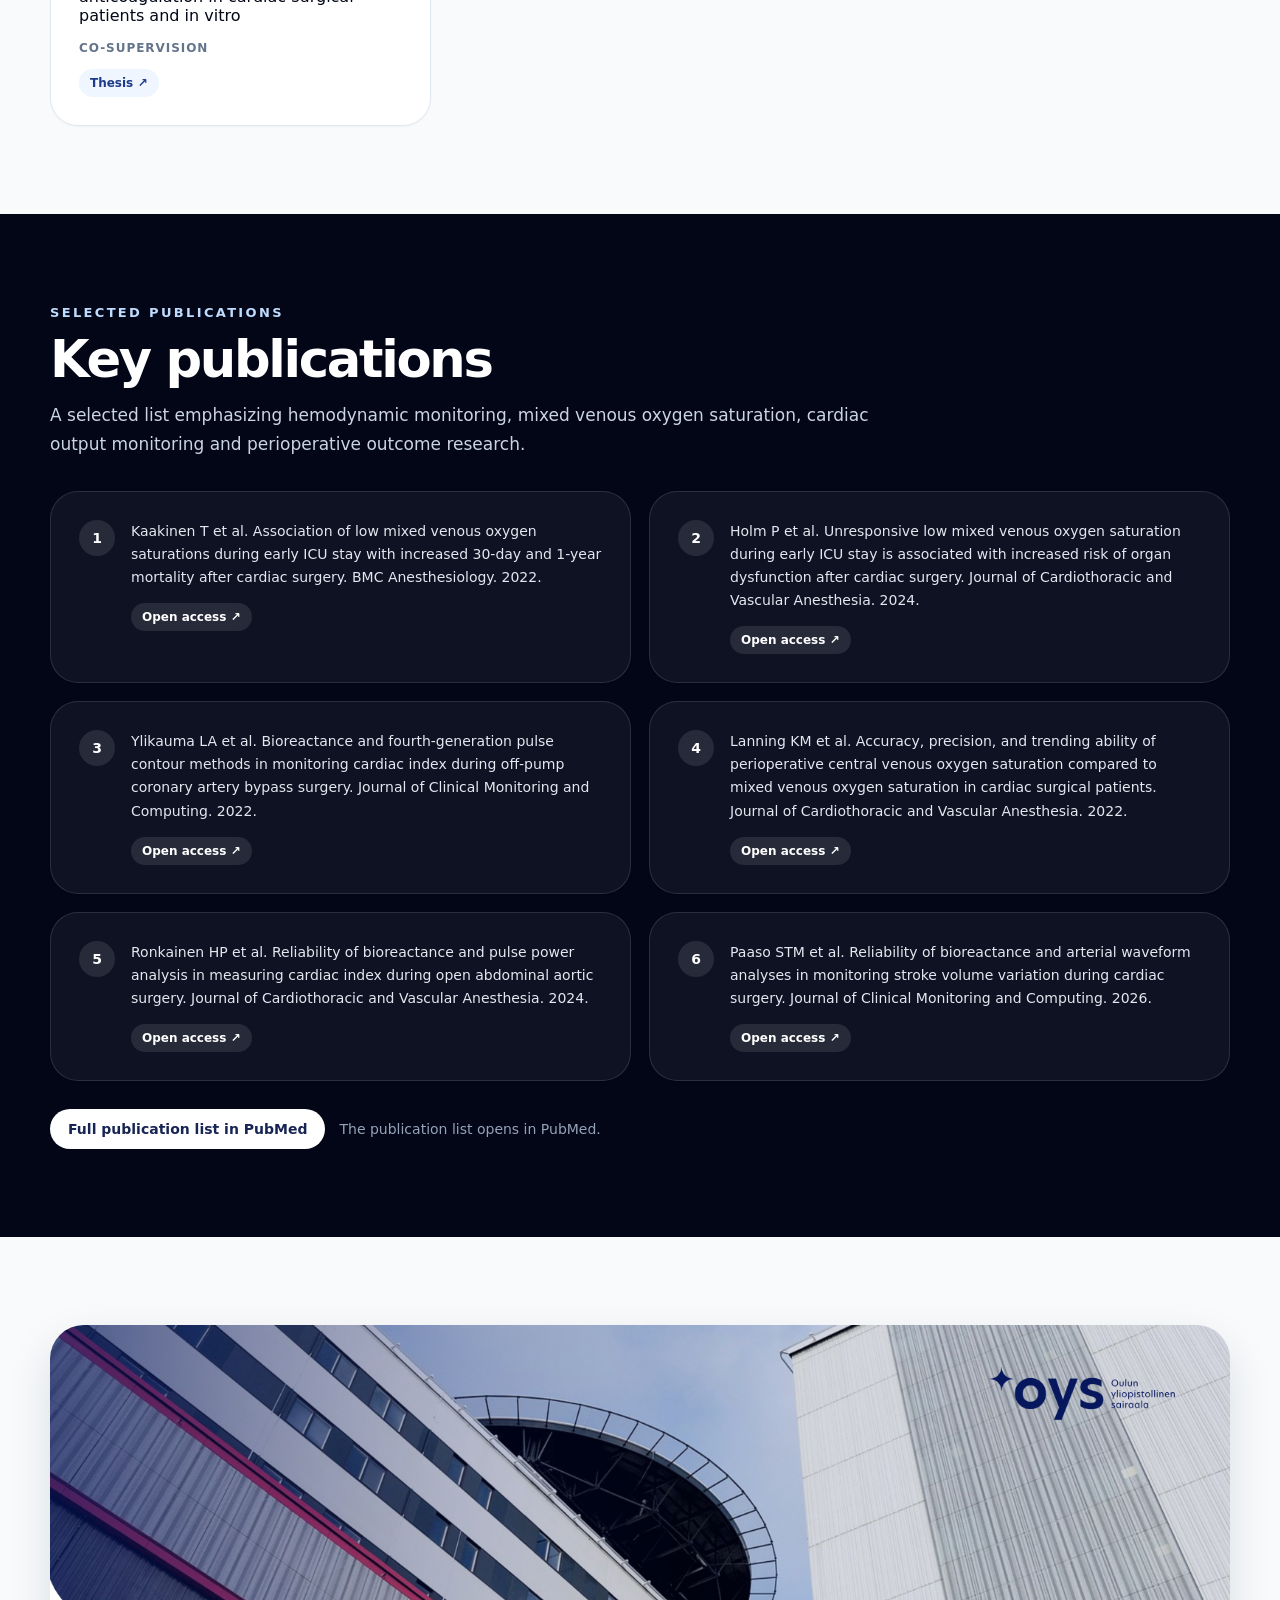
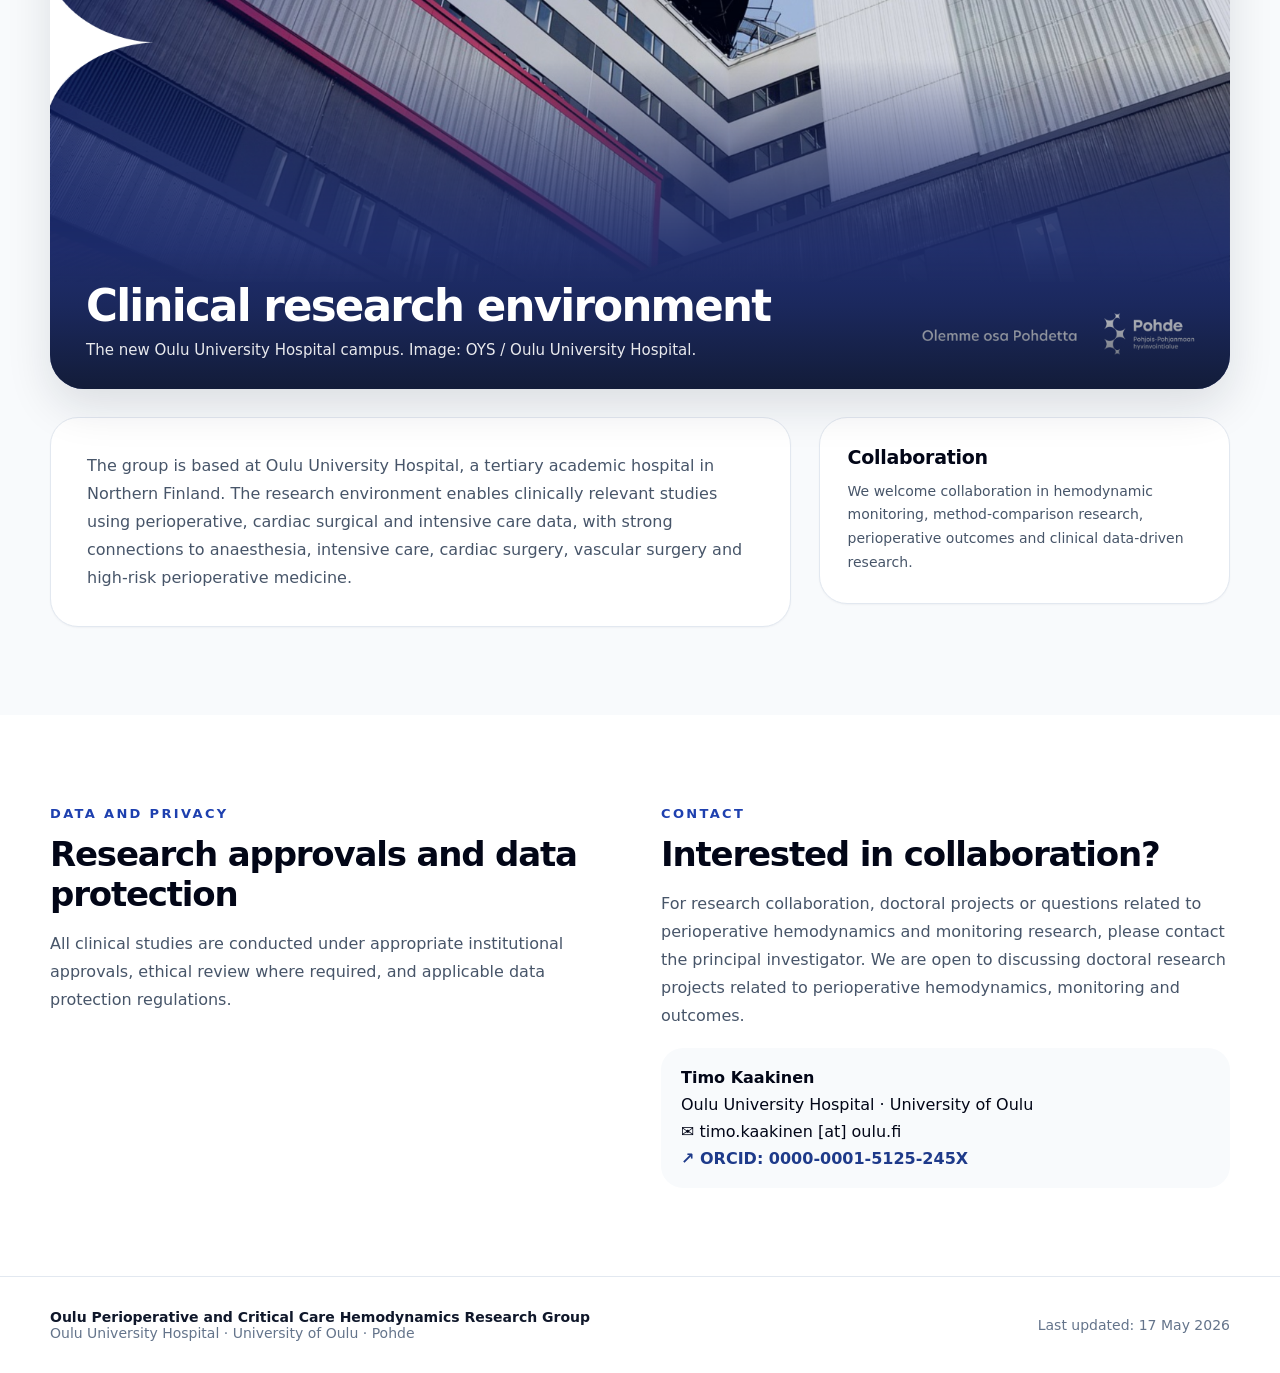
==== commit 8c9cd89e: "Add files via upload" ====
--- a/index.html
+++ b/index.html
@@ -26,8 +26,11 @@
 
       <nav class="nav" id="mainNav" aria-label="Main navigation">
         <a href="#research" data-i18n="navResearch">Research</a>
+        <a href="#principal-investigator" data-i18n="navPrincipalInvestigator">Principal investigator</a>
+        <a href="#methods" data-i18n="navMethods">Research methods</a>
+        <a href="#research-collaboration" data-i18n="navCollaboration">Collaboration</a>
         <a href="#people" data-i18n="navPeople">People</a>
-        <a href="#publications" data-i18n="navPublications">Publications</a>
+        <a href="#publications" data-i18n="navPublications">Selected publications</a>
         <a href="#contact" data-i18n="navContact">Contact</a>
       </nav>
 
@@ -101,7 +104,7 @@
       </div>
     </section>
 
-    <section class="section white">
+    <section class="section white" id="principal-investigator">
       <div class="container pi-grid">
         <div class="pi-profile-card">
           <img class="profile-image" src="images/timo-kaakinen.png" alt="Portrait of Timo Kaakinen" />
--- a/styles.css
+++ b/styles.css
@@ -33,7 +33,7 @@
 .brand-title, .brand-subtitle { display: block; }
 .brand-title { font-size: 14px; line-height: 1.25; font-weight: 800; }
 .brand-subtitle { font-size: 12px; color: var(--slate-500); }
-.nav { display: flex; align-items: center; gap: 24px; font-size: 14px; font-weight: 600; color: var(--slate-700); }
+.nav { display: flex; align-items: center; gap: 16px; font-size: 13px; font-weight: 600; color: var(--slate-700); }
 .nav a:hover { color: var(--blue-800); }
 .language-switcher { display: flex; align-items: center; gap: 8px; }
 .lang-btn { border: 0; border-radius: 999px; padding: 7px 12px; font-size: 14px; font-weight: 700; color: var(--slate-700); background: white; box-shadow: inset 0 0 0 1px var(--slate-200); cursor: pointer; }
@@ -62,6 +62,8 @@
 .logo-box { min-height: 76px; border-radius: 18px; display: grid; place-items: center; padding: 14px; background: var(--slate-100); }
 .logo-box img { max-width: 100%; max-height: 48px; }
 .logo-box.pohde { background: #0b2e5f; }
+.logo-box.oys { overflow: hidden; padding: 4px 6px; background: white; }
+.logo-box.oys .oys-logo { width: 100%; max-width: none; max-height: 68px; object-fit: contain; transform: scale(1.18); }
 .logo-box.leka { grid-column: 1 / -1; align-content: center; gap: 3px; text-align: center; color: white; background: var(--blue-900); }
 .leka-main { font-weight: 900; font-size: 22px; }
 .leka-sub { font-size: 13px; color: #dbeafe; }
@@ -105,6 +107,7 @@
 .project-tags { display: flex; flex-wrap: wrap; gap: 8px; margin-bottom: 14px; }
 .tag { display: inline-flex; border-radius: 999px; padding: 5px 10px; background: var(--slate-100); color: var(--slate-700); font-size: 12px; font-weight: 800; }
 .tag.dark { background: var(--slate-900); color: white; }
+.tag.light { background: white; color: var(--slate-700); border: 1px solid var(--slate-200); }
 .supervisor { margin-top: 16px; color: var(--slate-500); font-size: 12px; font-weight: 900; letter-spacing: 0.08em; text-transform: uppercase; }
 .subheading { margin: 56px 0 20px; font-size: 28px; letter-spacing: -0.025em; }
 .dark-section { background: var(--slate-950); color: white; }
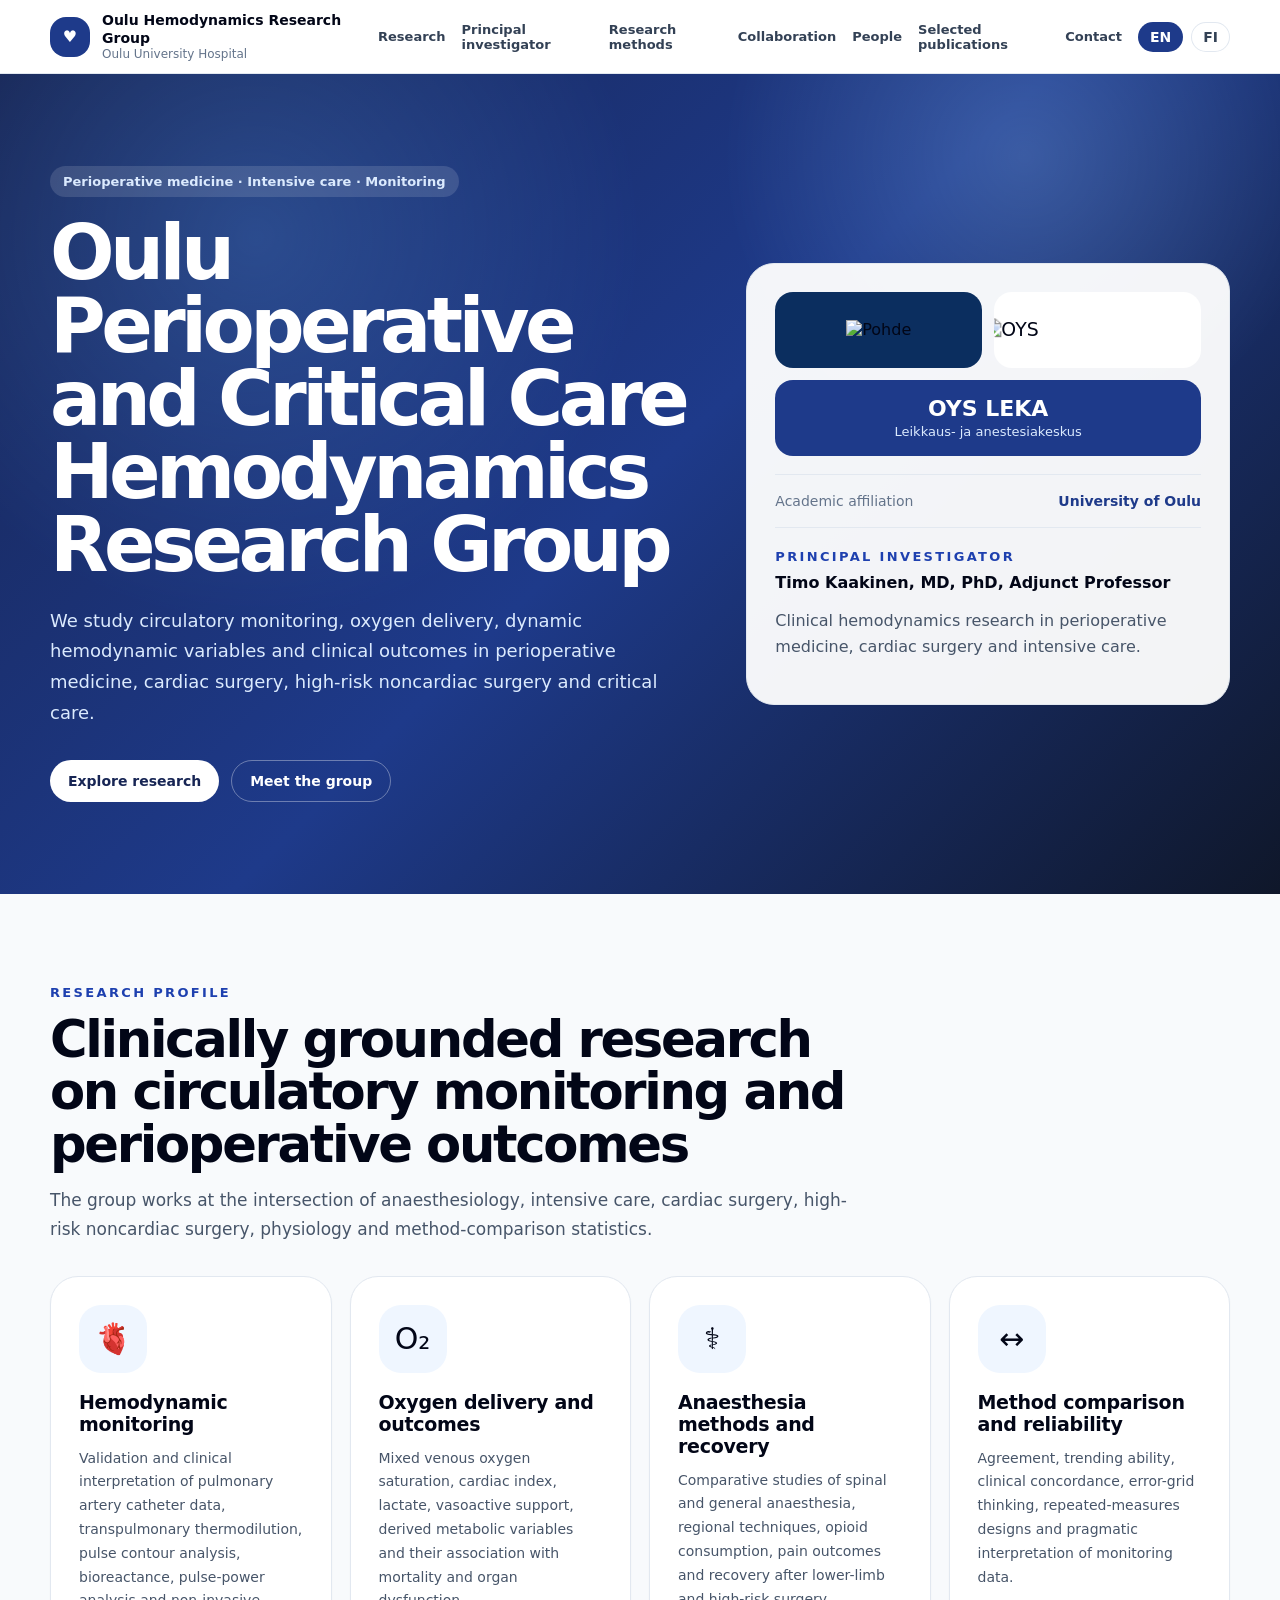
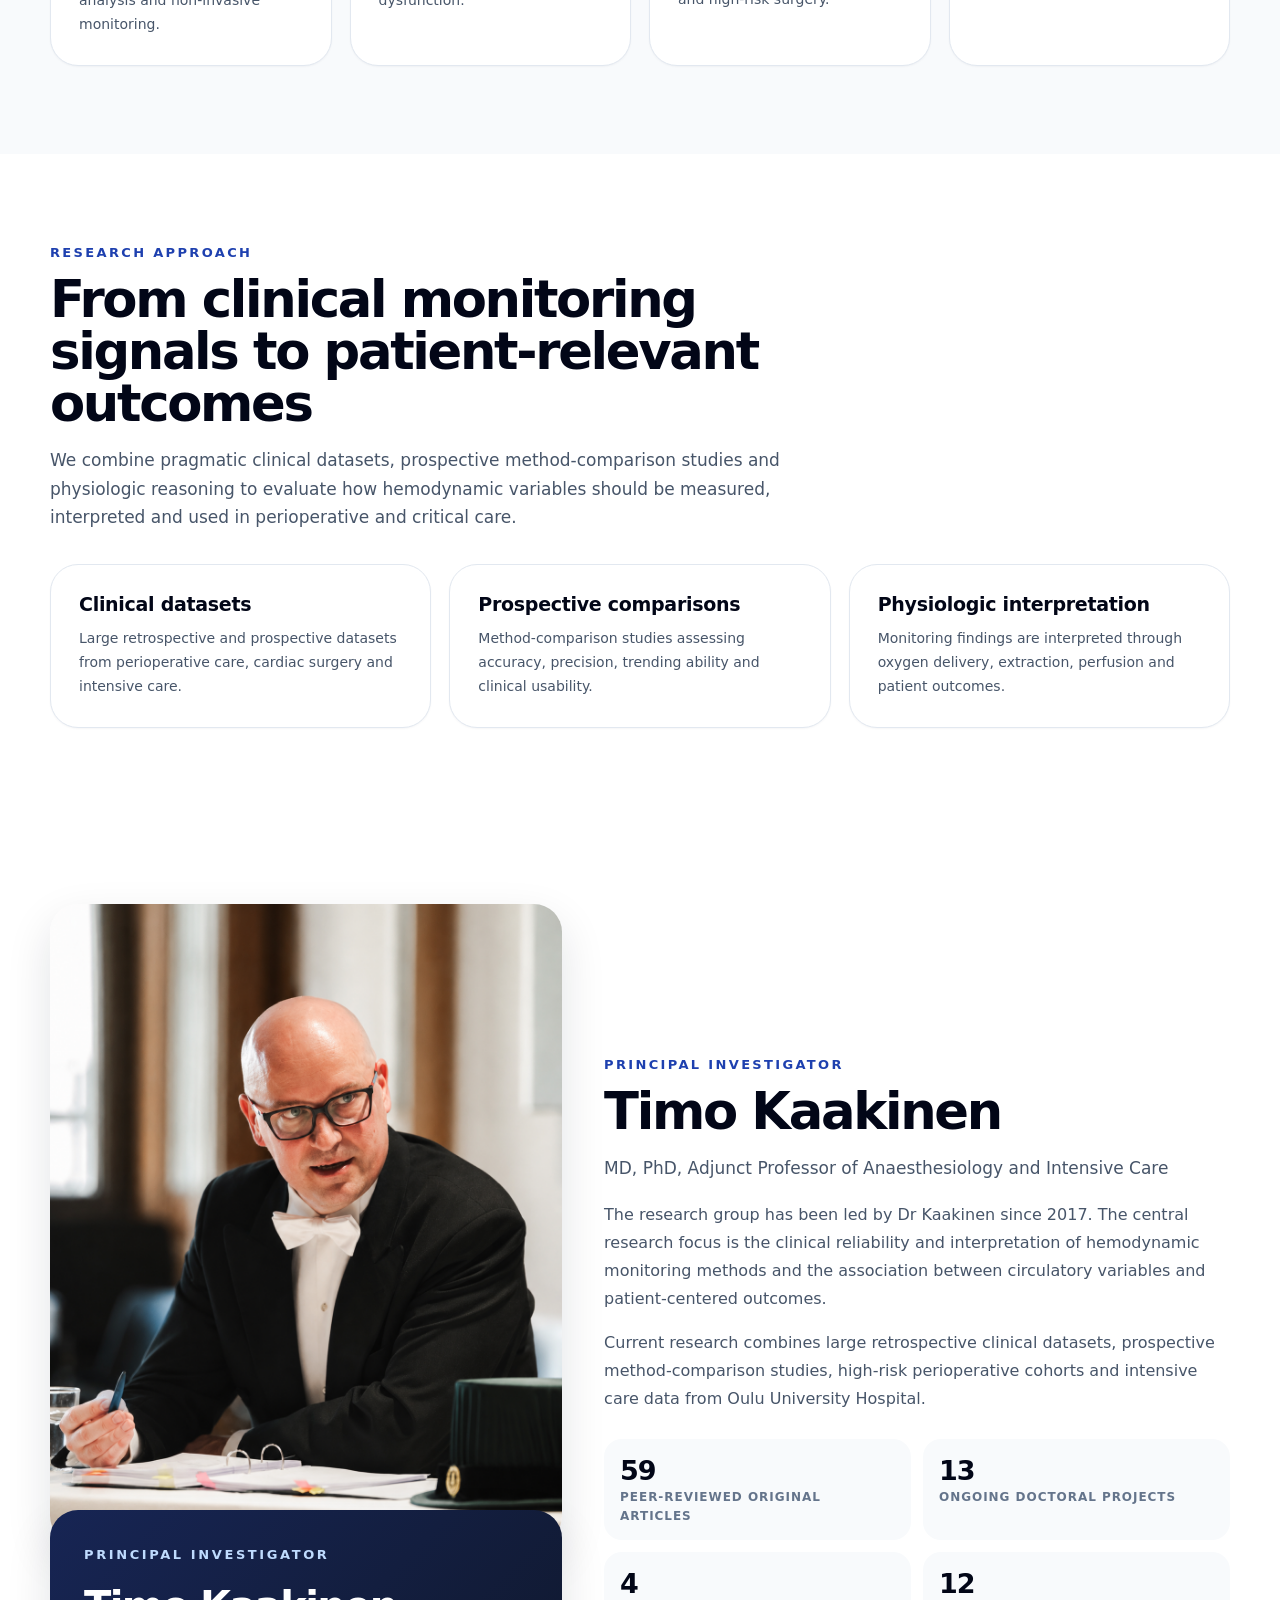
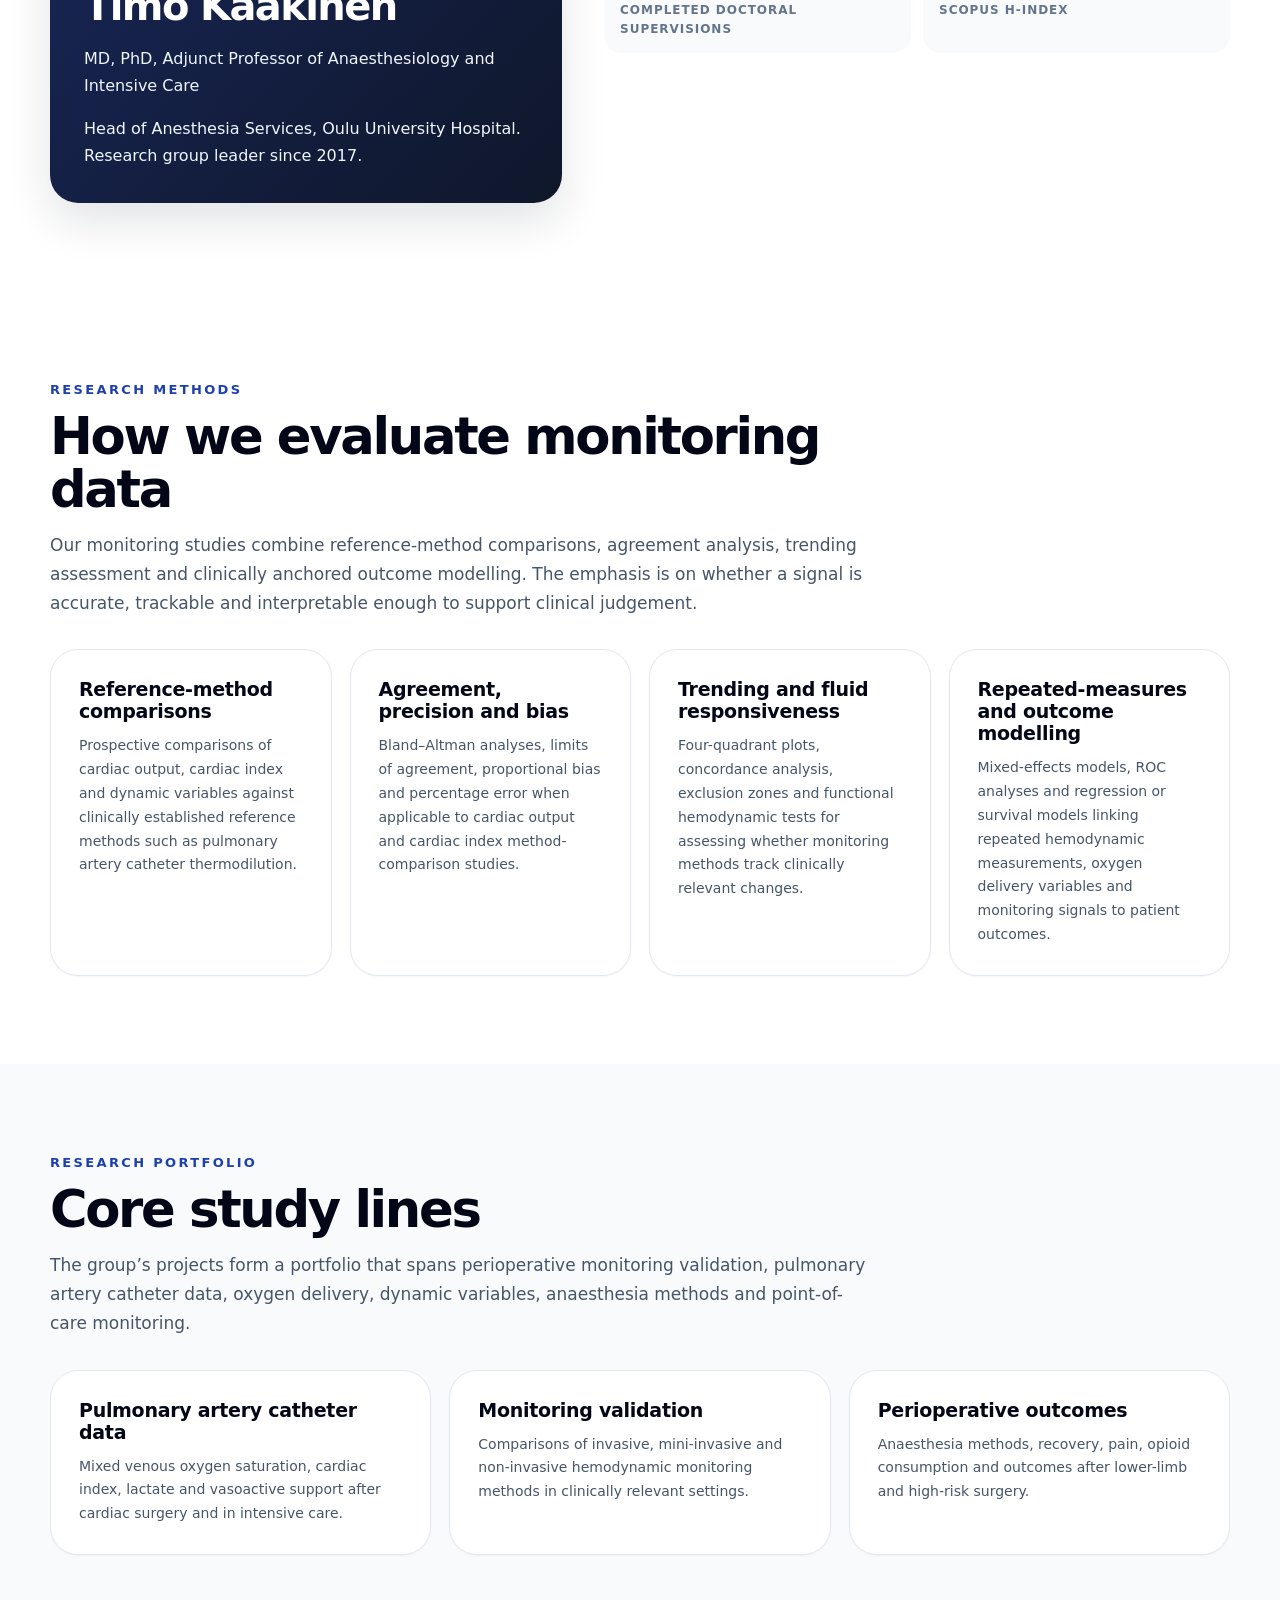
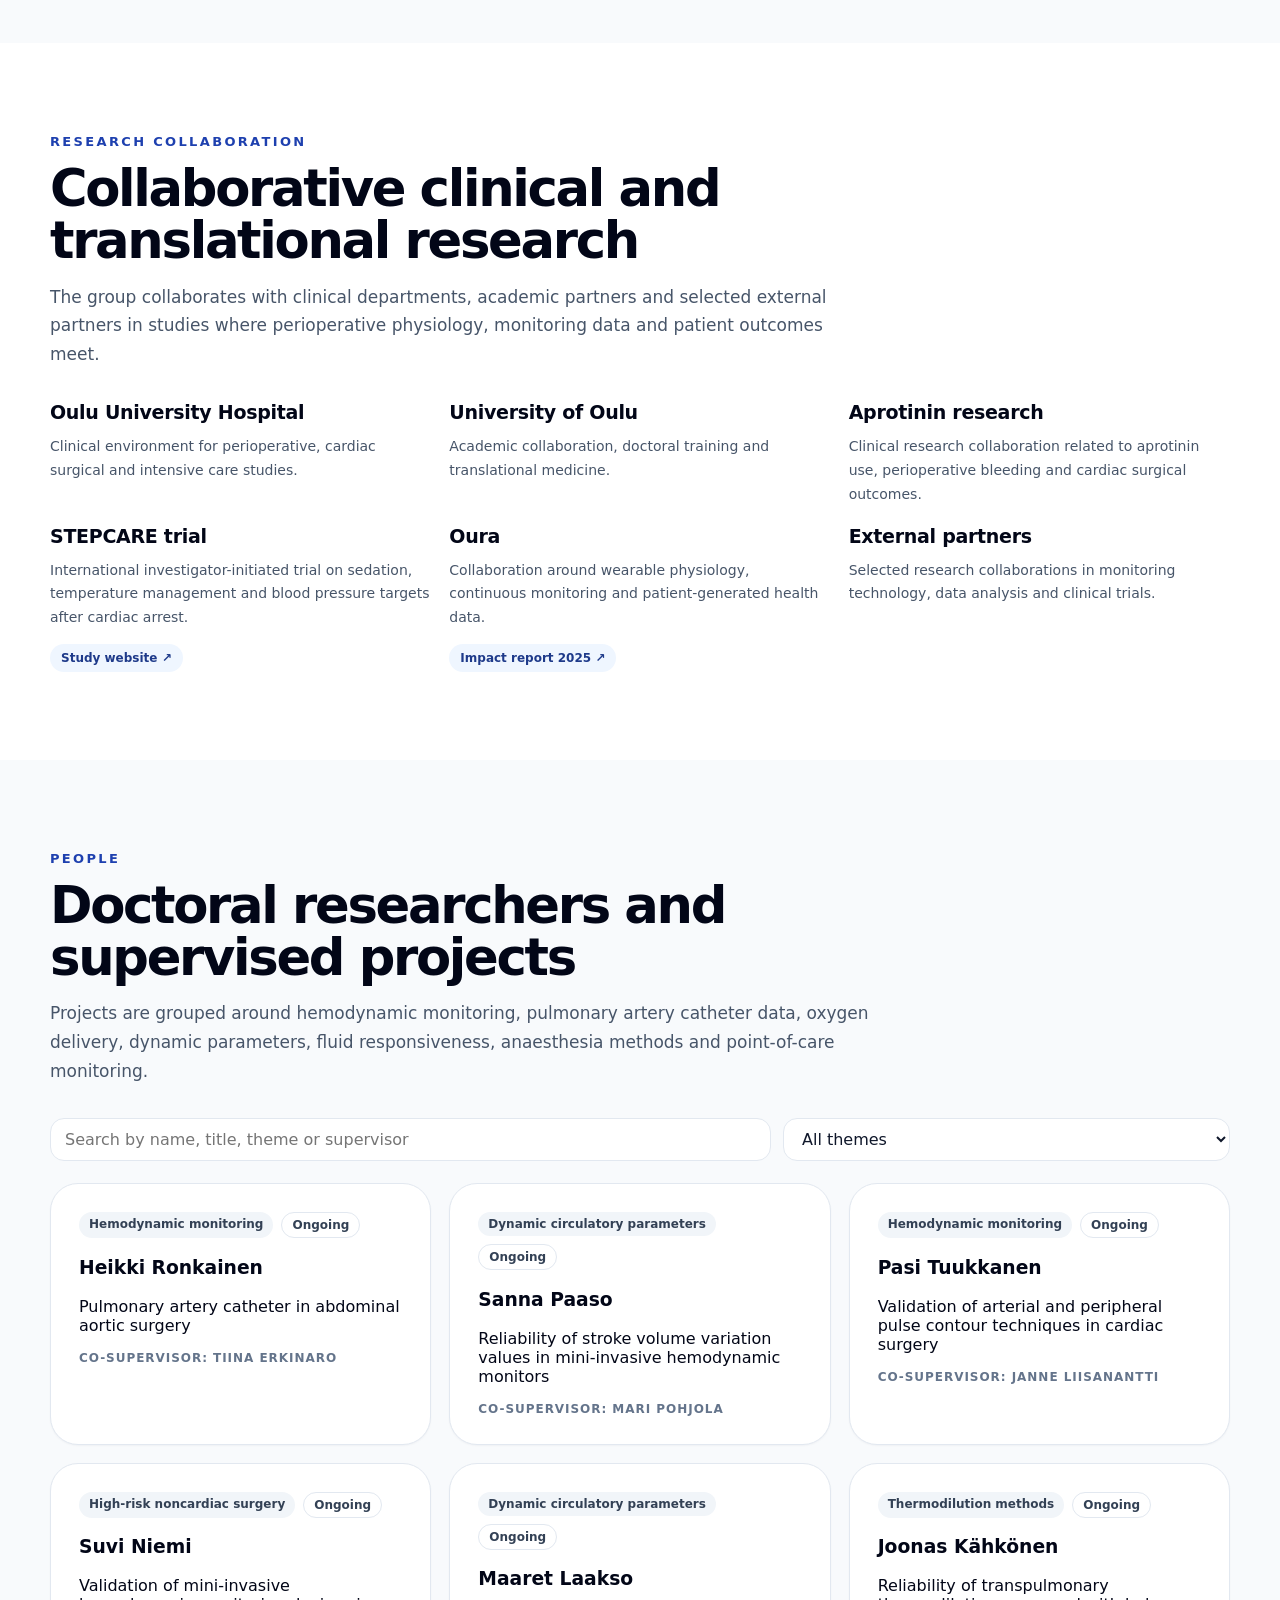
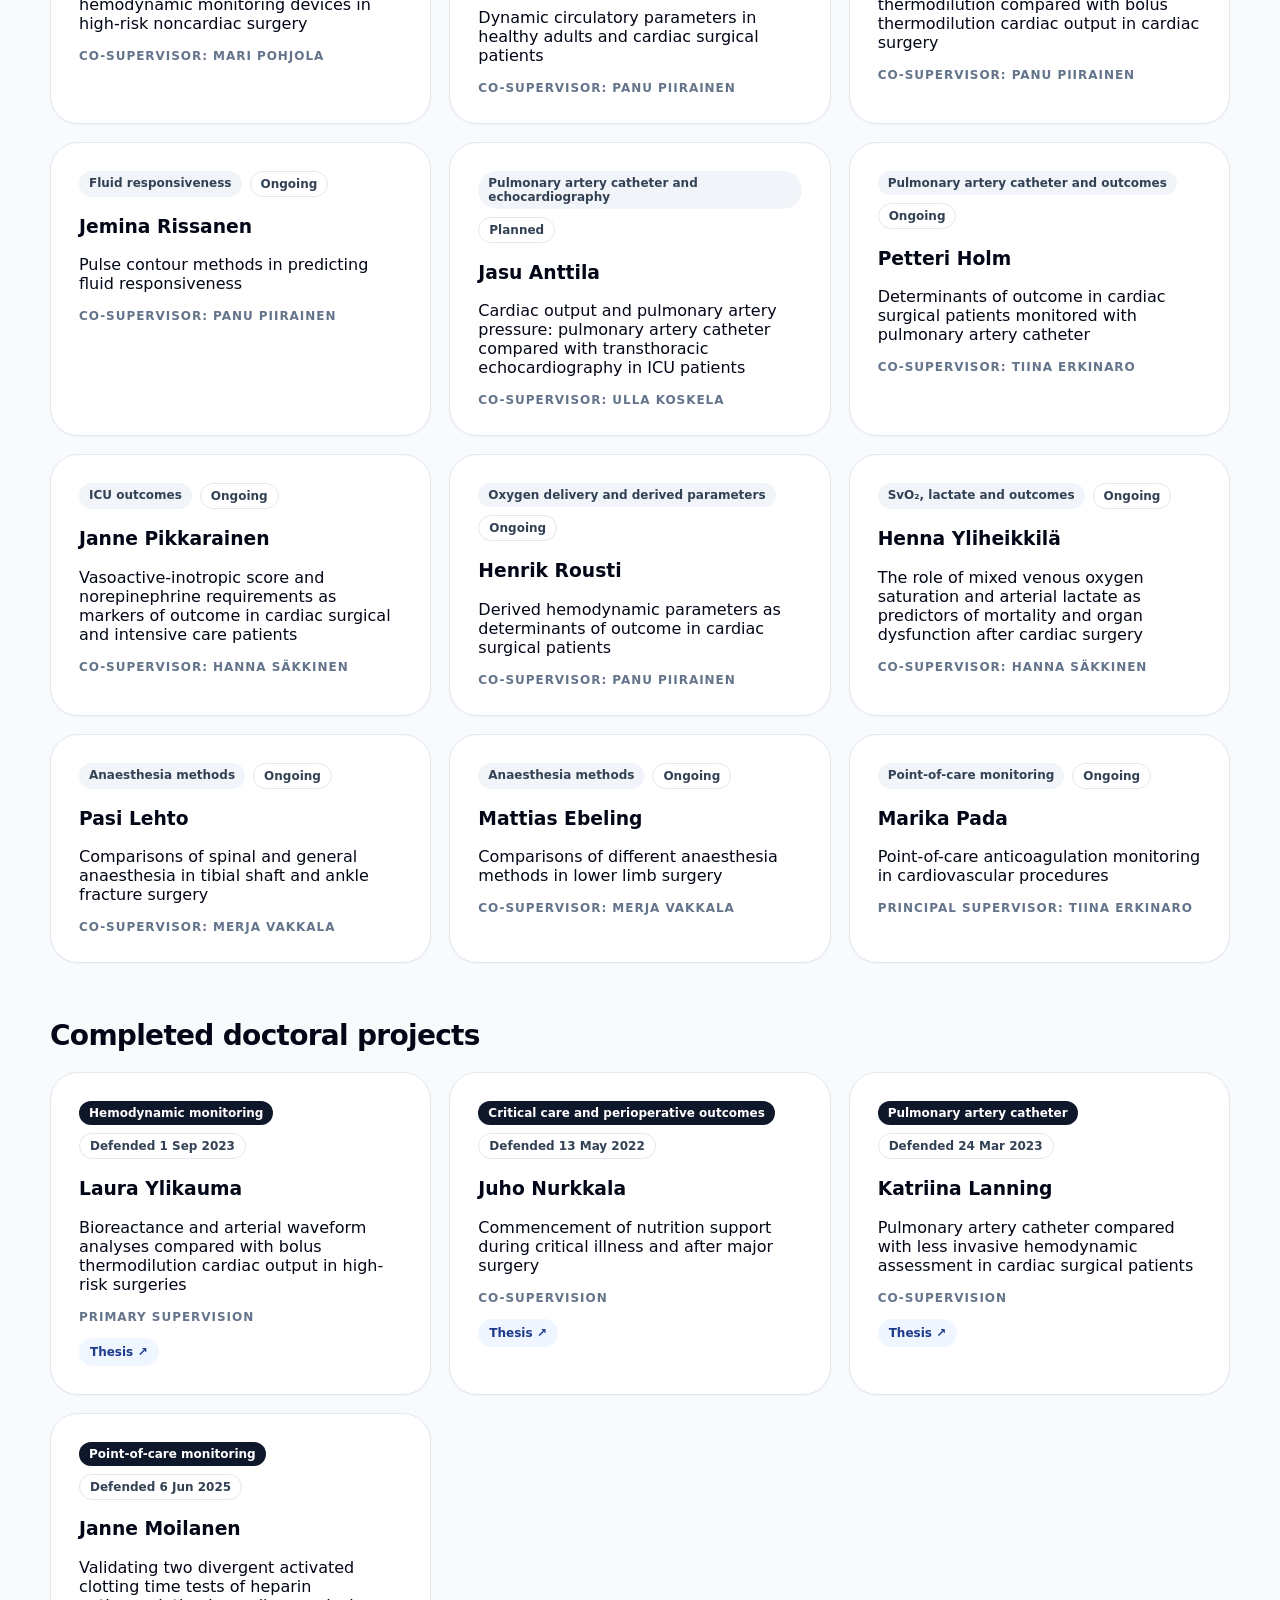
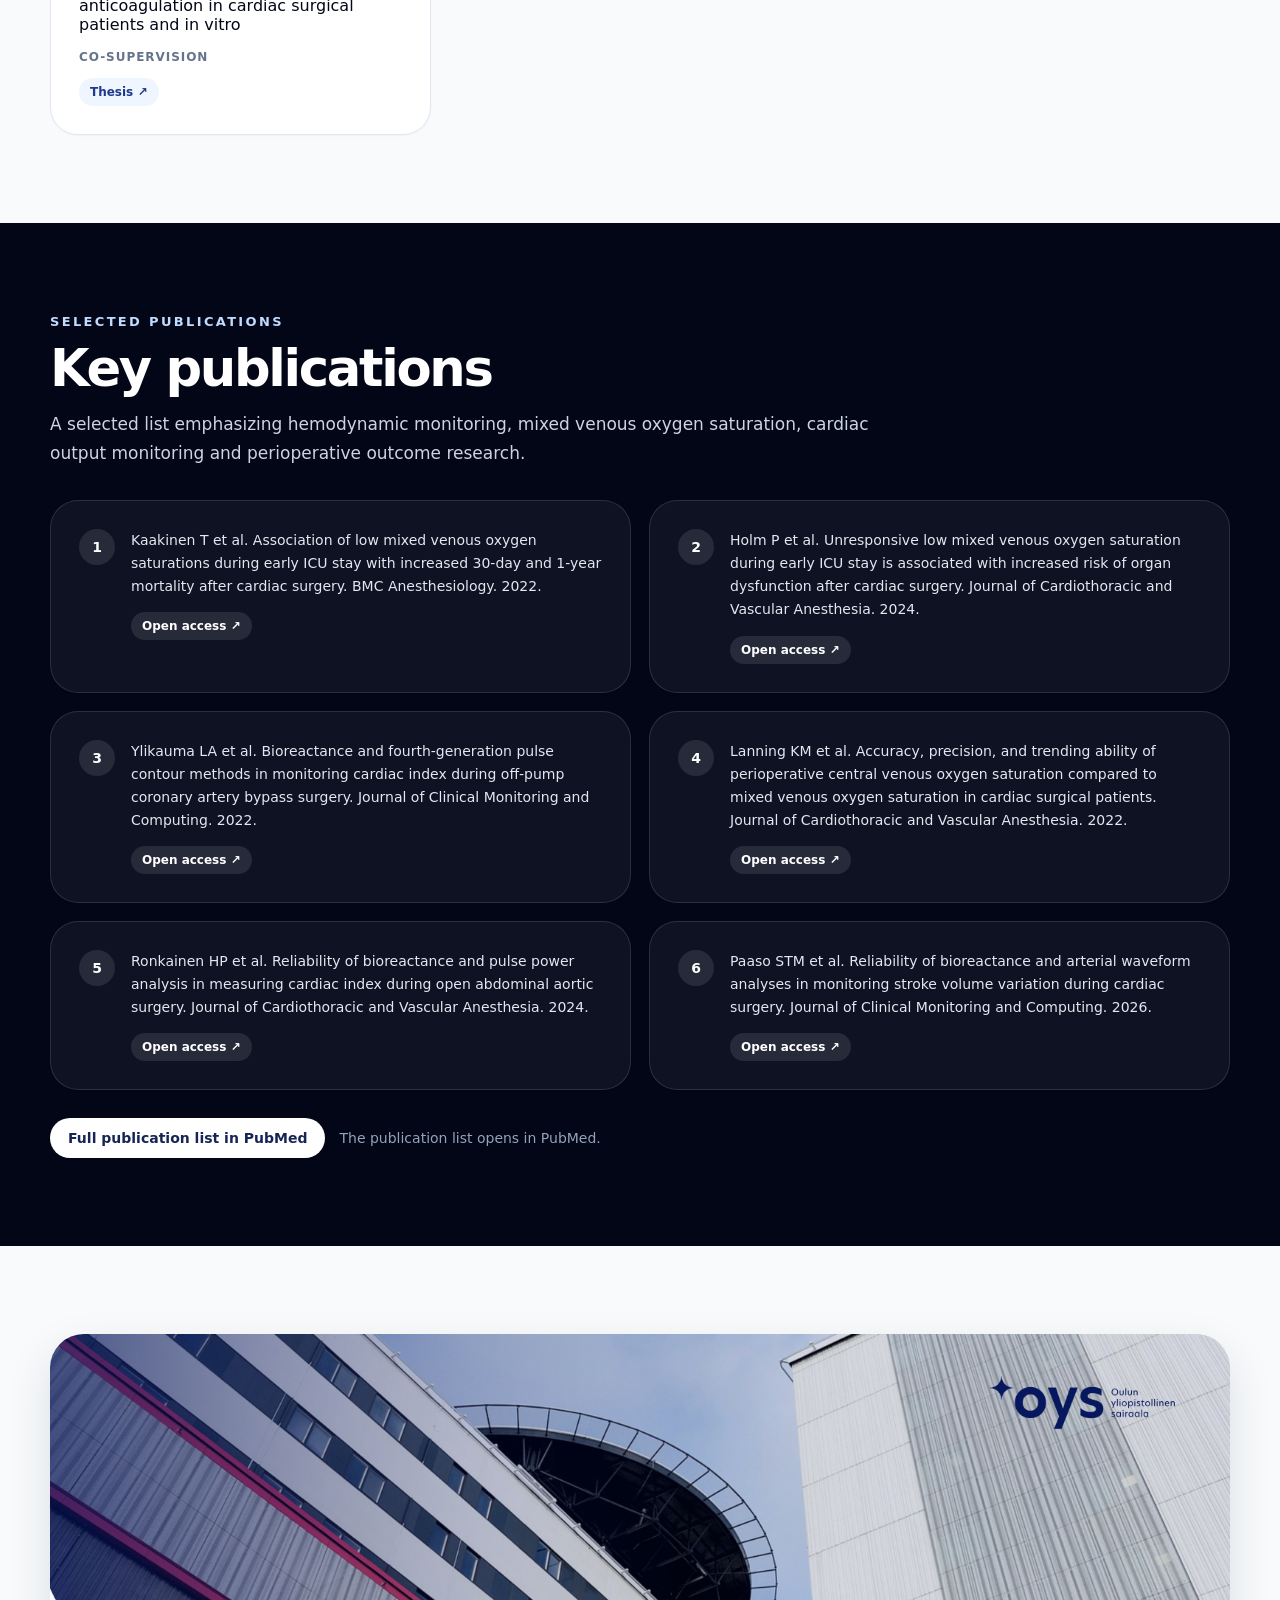
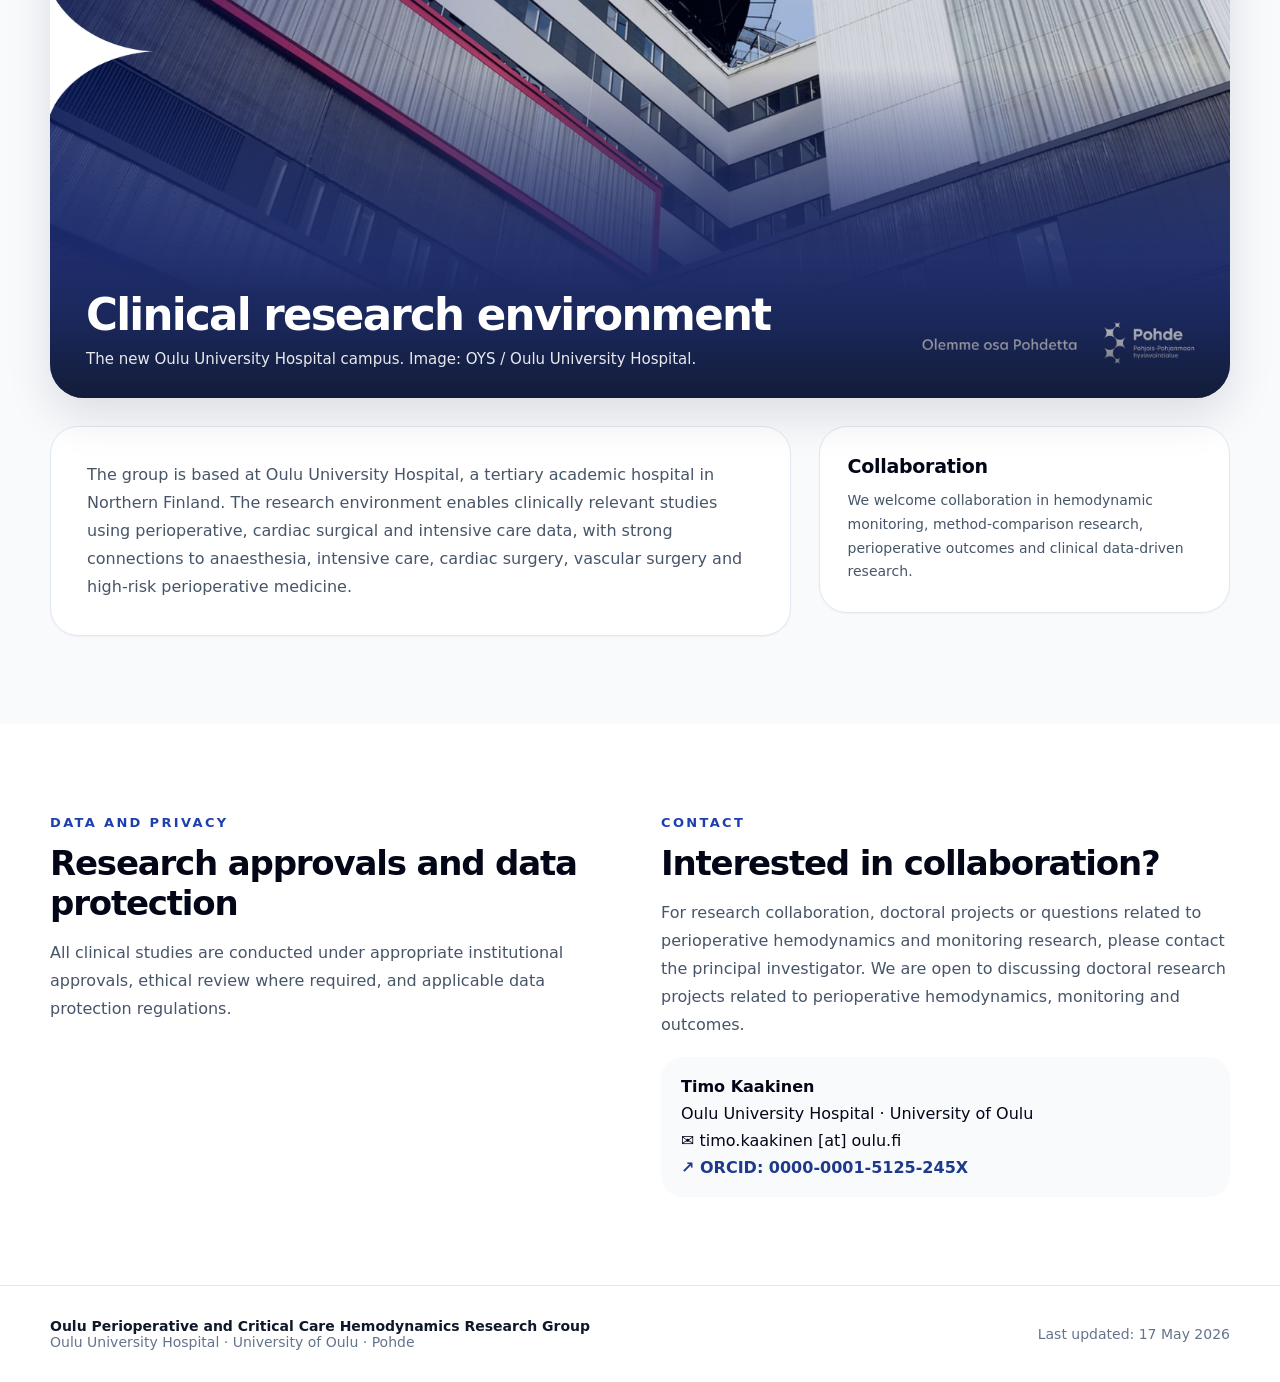
==== commit 5b7e83b5: "Add files via upload" ====
--- a/index.html
+++ b/index.html
@@ -72,7 +72,6 @@
             <span data-i18n="academicAffiliation">Academic affiliation</span>
             <a href="https://www.oulu.fi" target="_blank" rel="noreferrer" data-i18n="university">University of Oulu</a>
           </div>
-          <div class="stats" id="stats"></div>
           <div class="pi-mini">
             <span data-i18n="piLabel">Principal investigator</span>
             <strong data-i18n="piNameLine">Timo Kaakinen, MD, PhD, Adjunct Professor</strong>
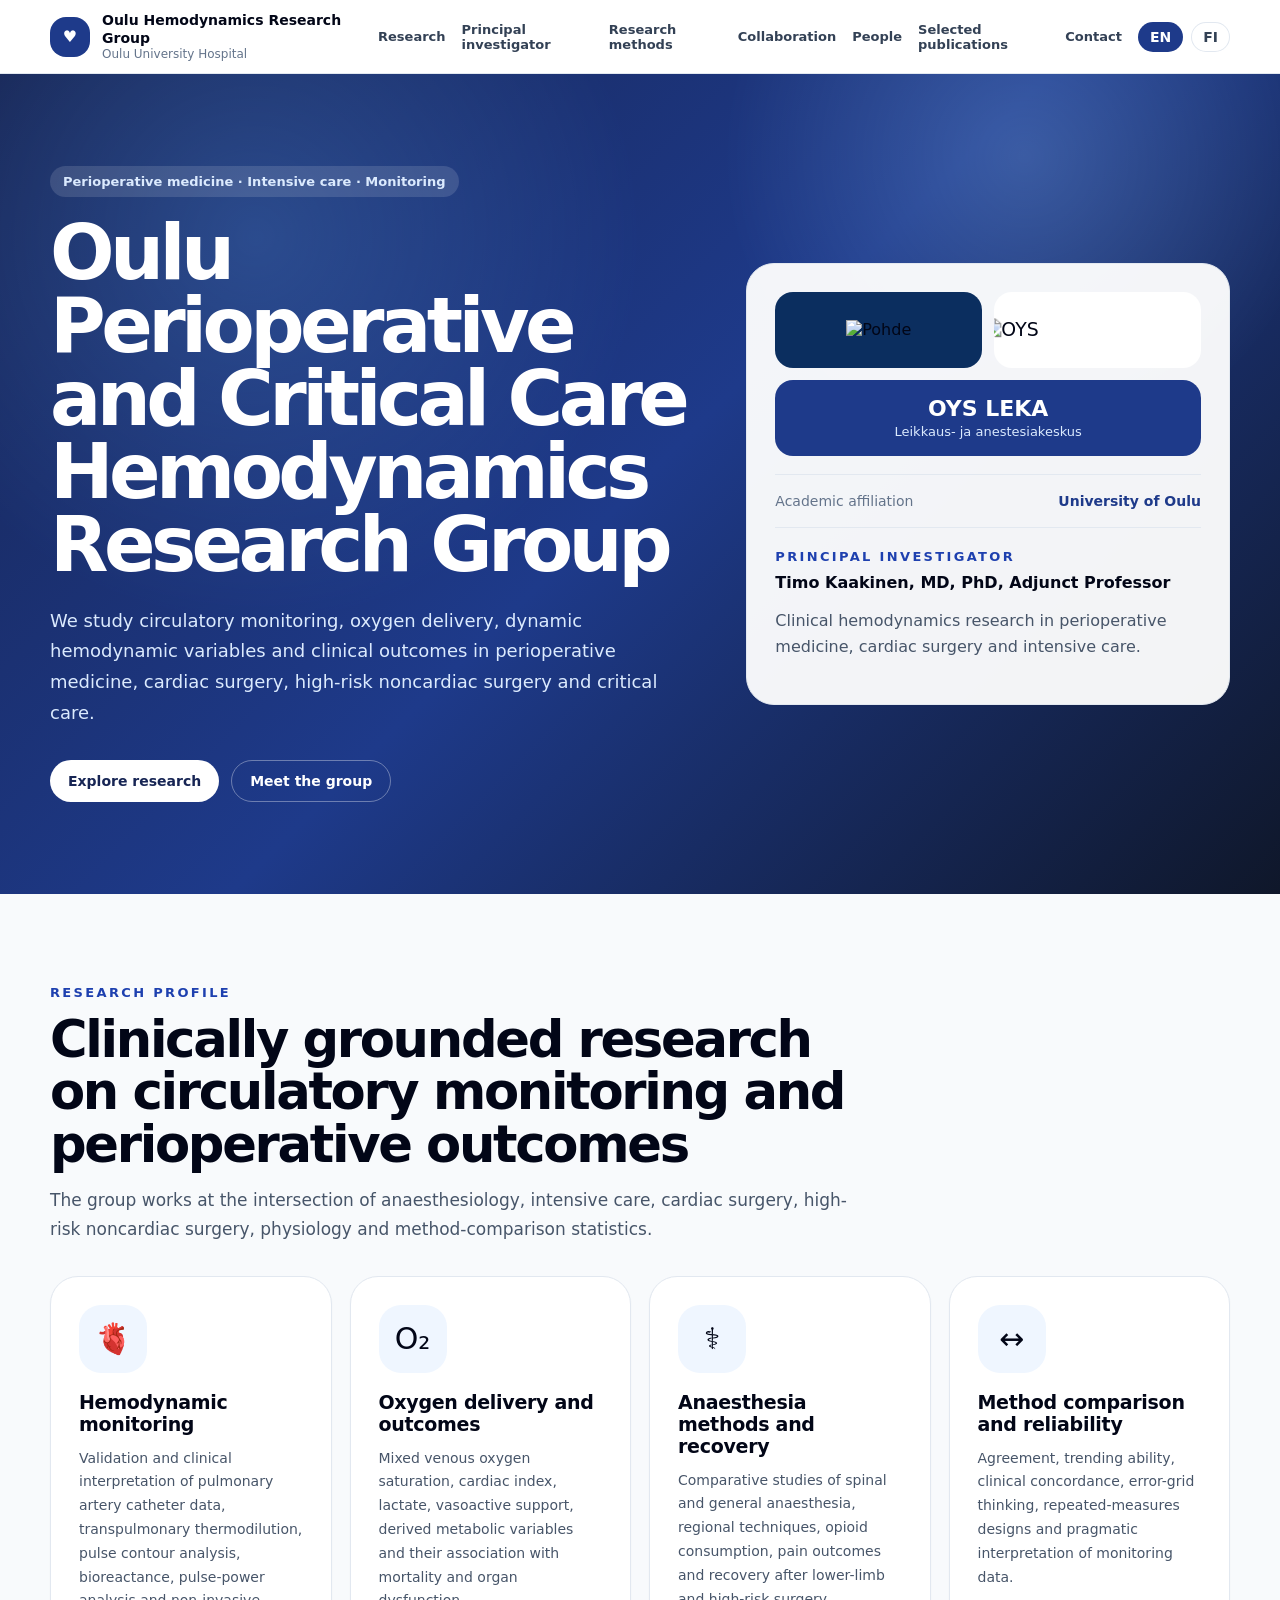
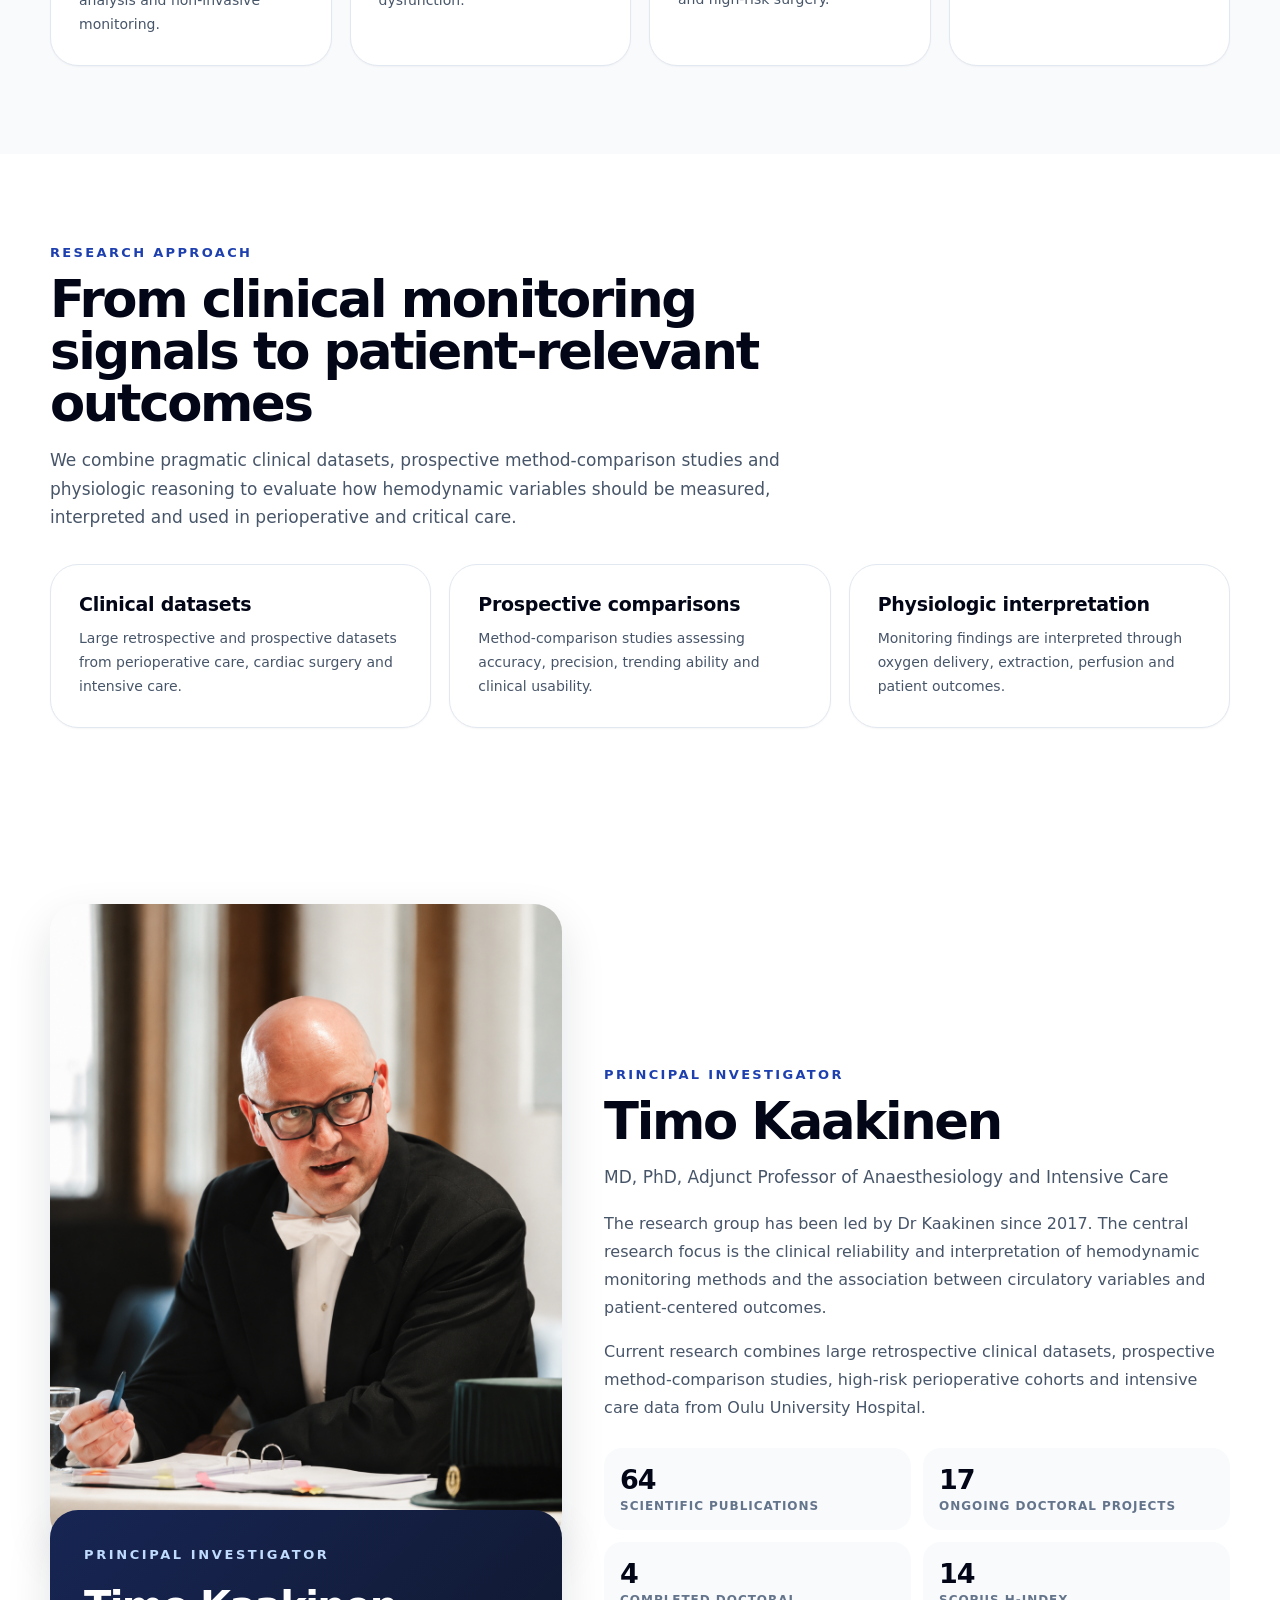
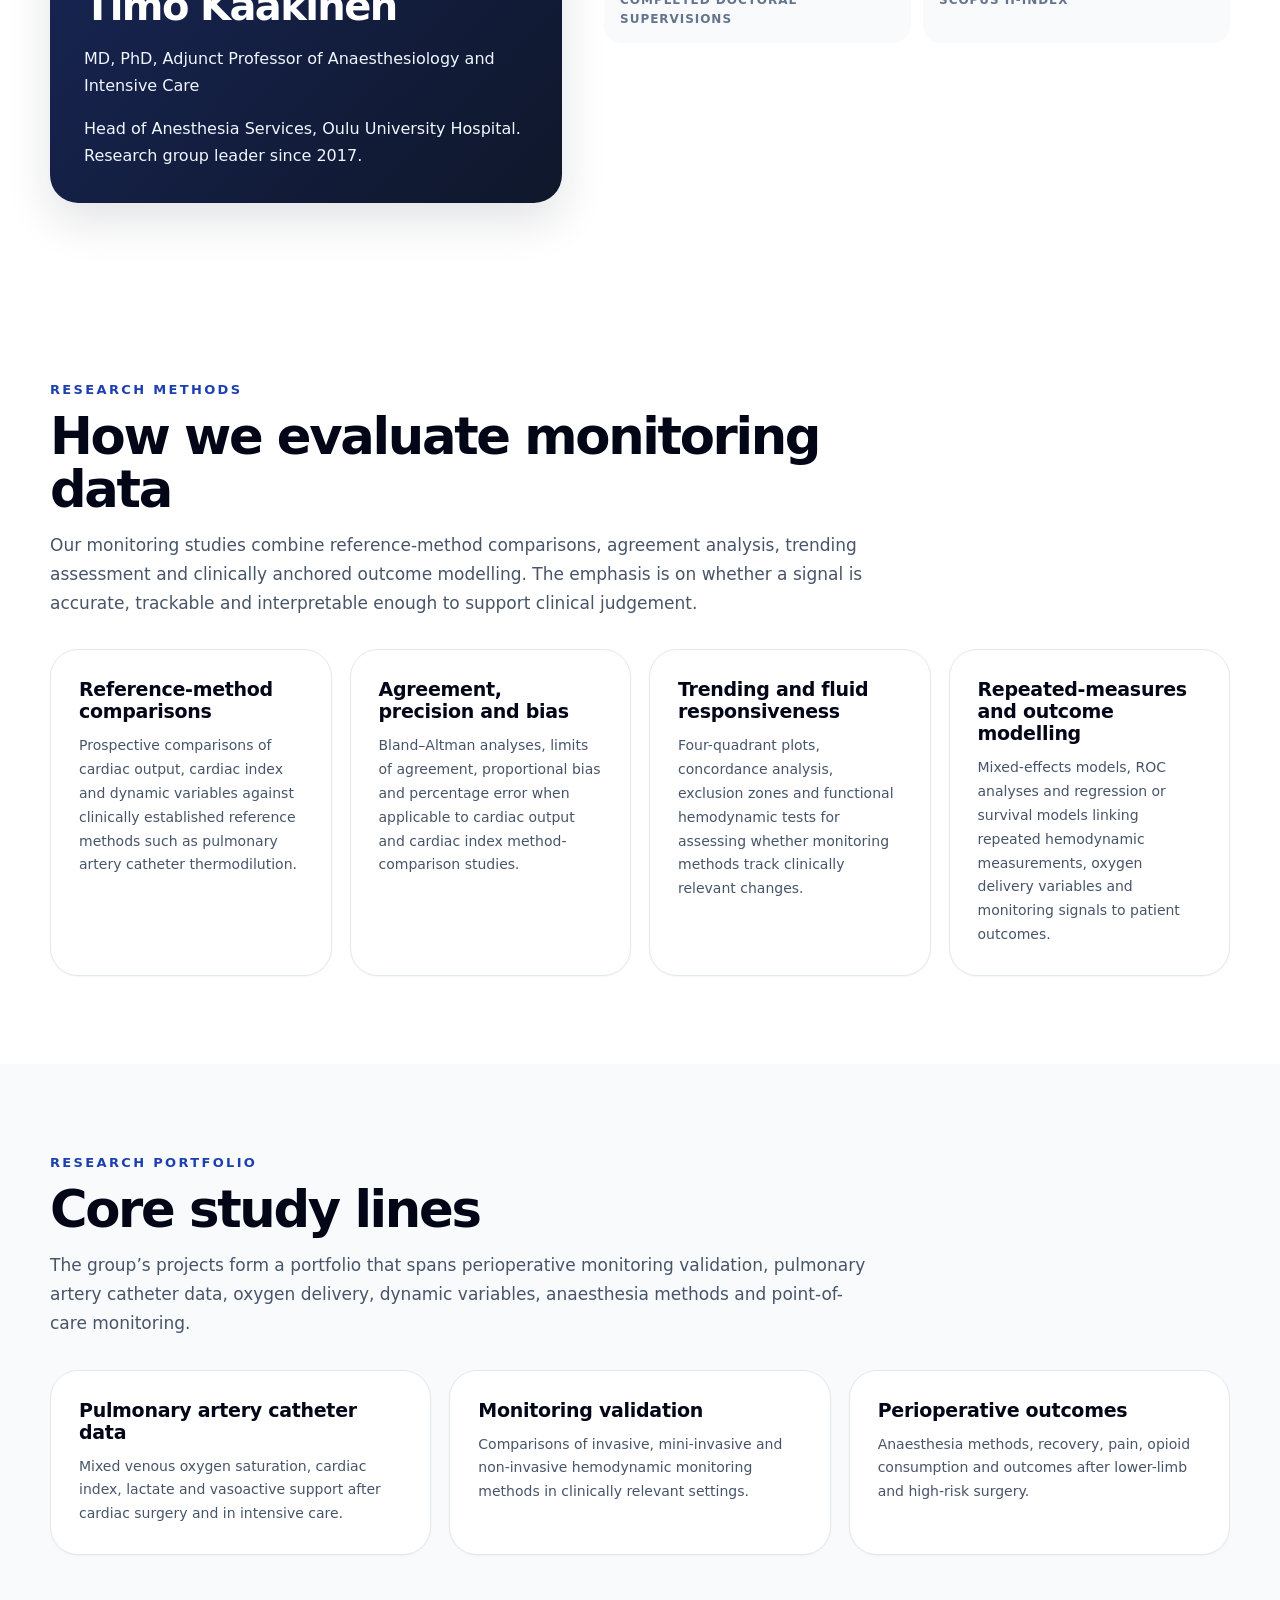
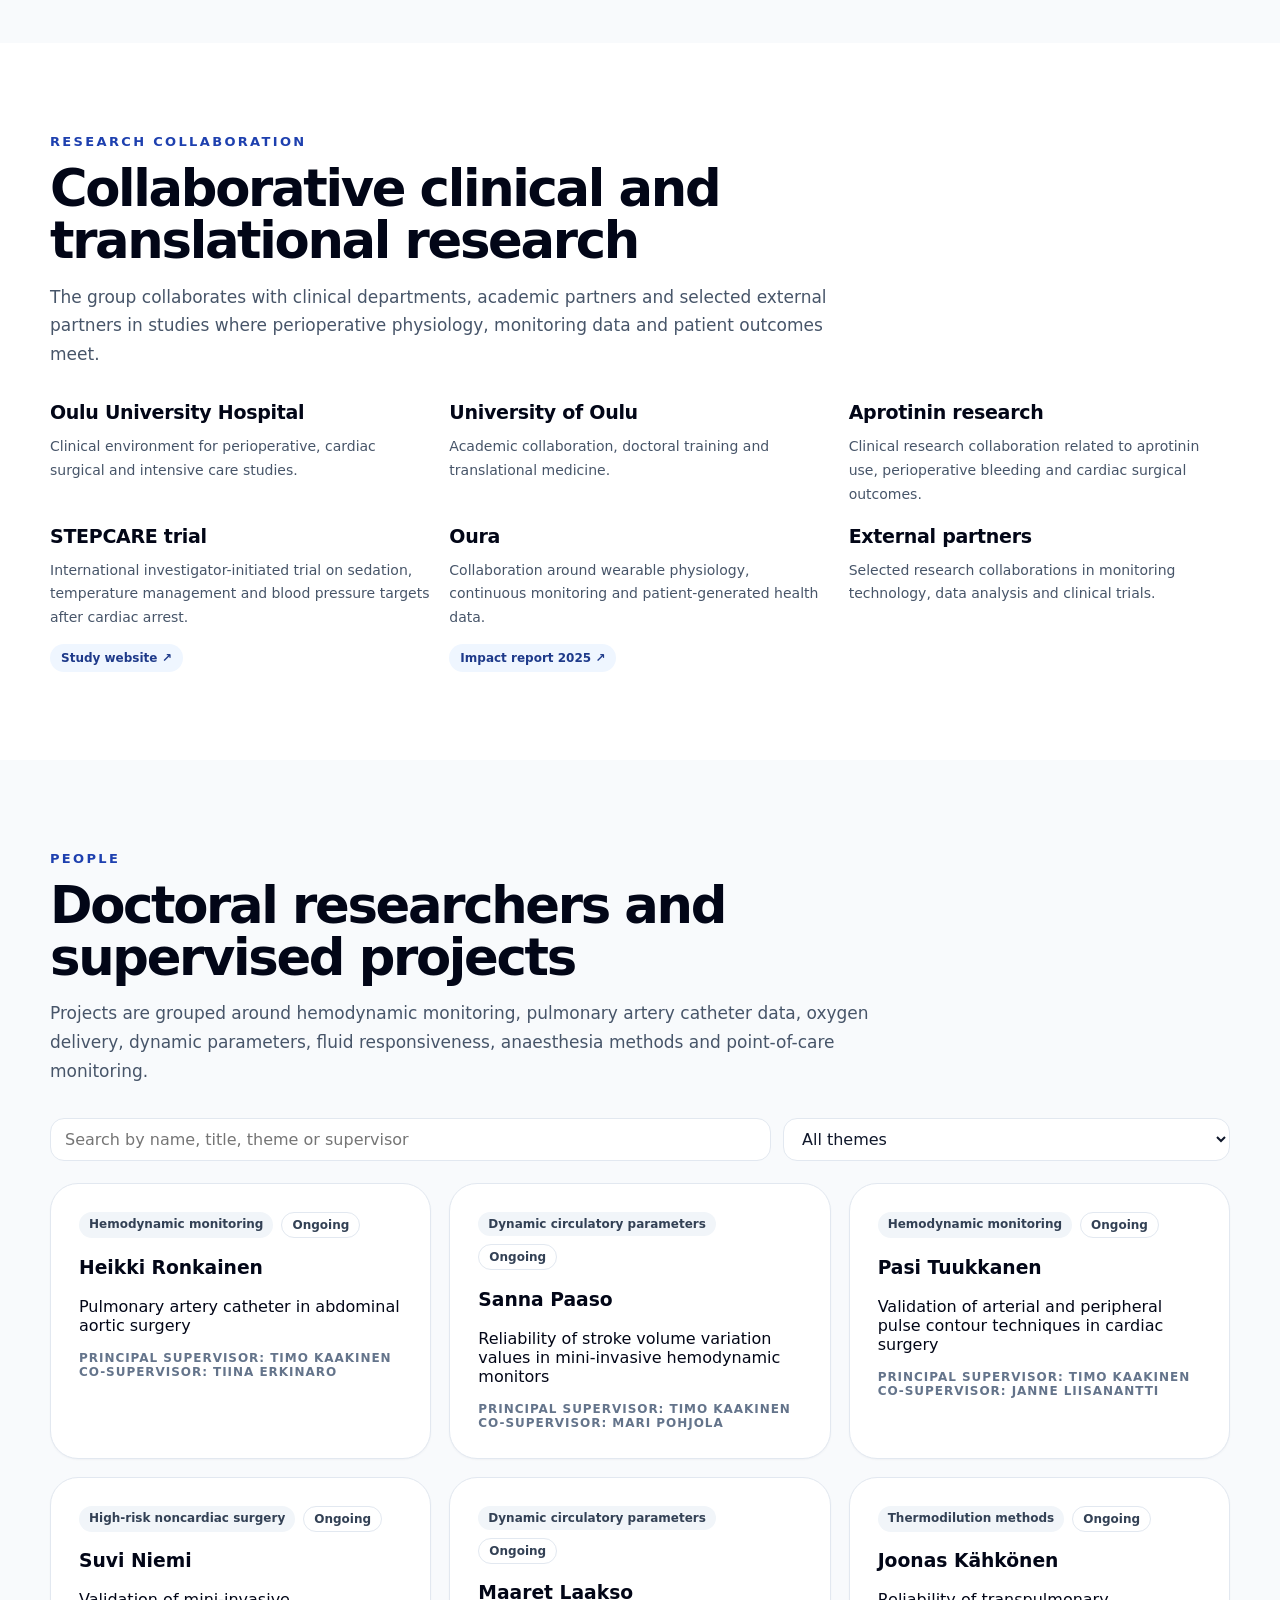
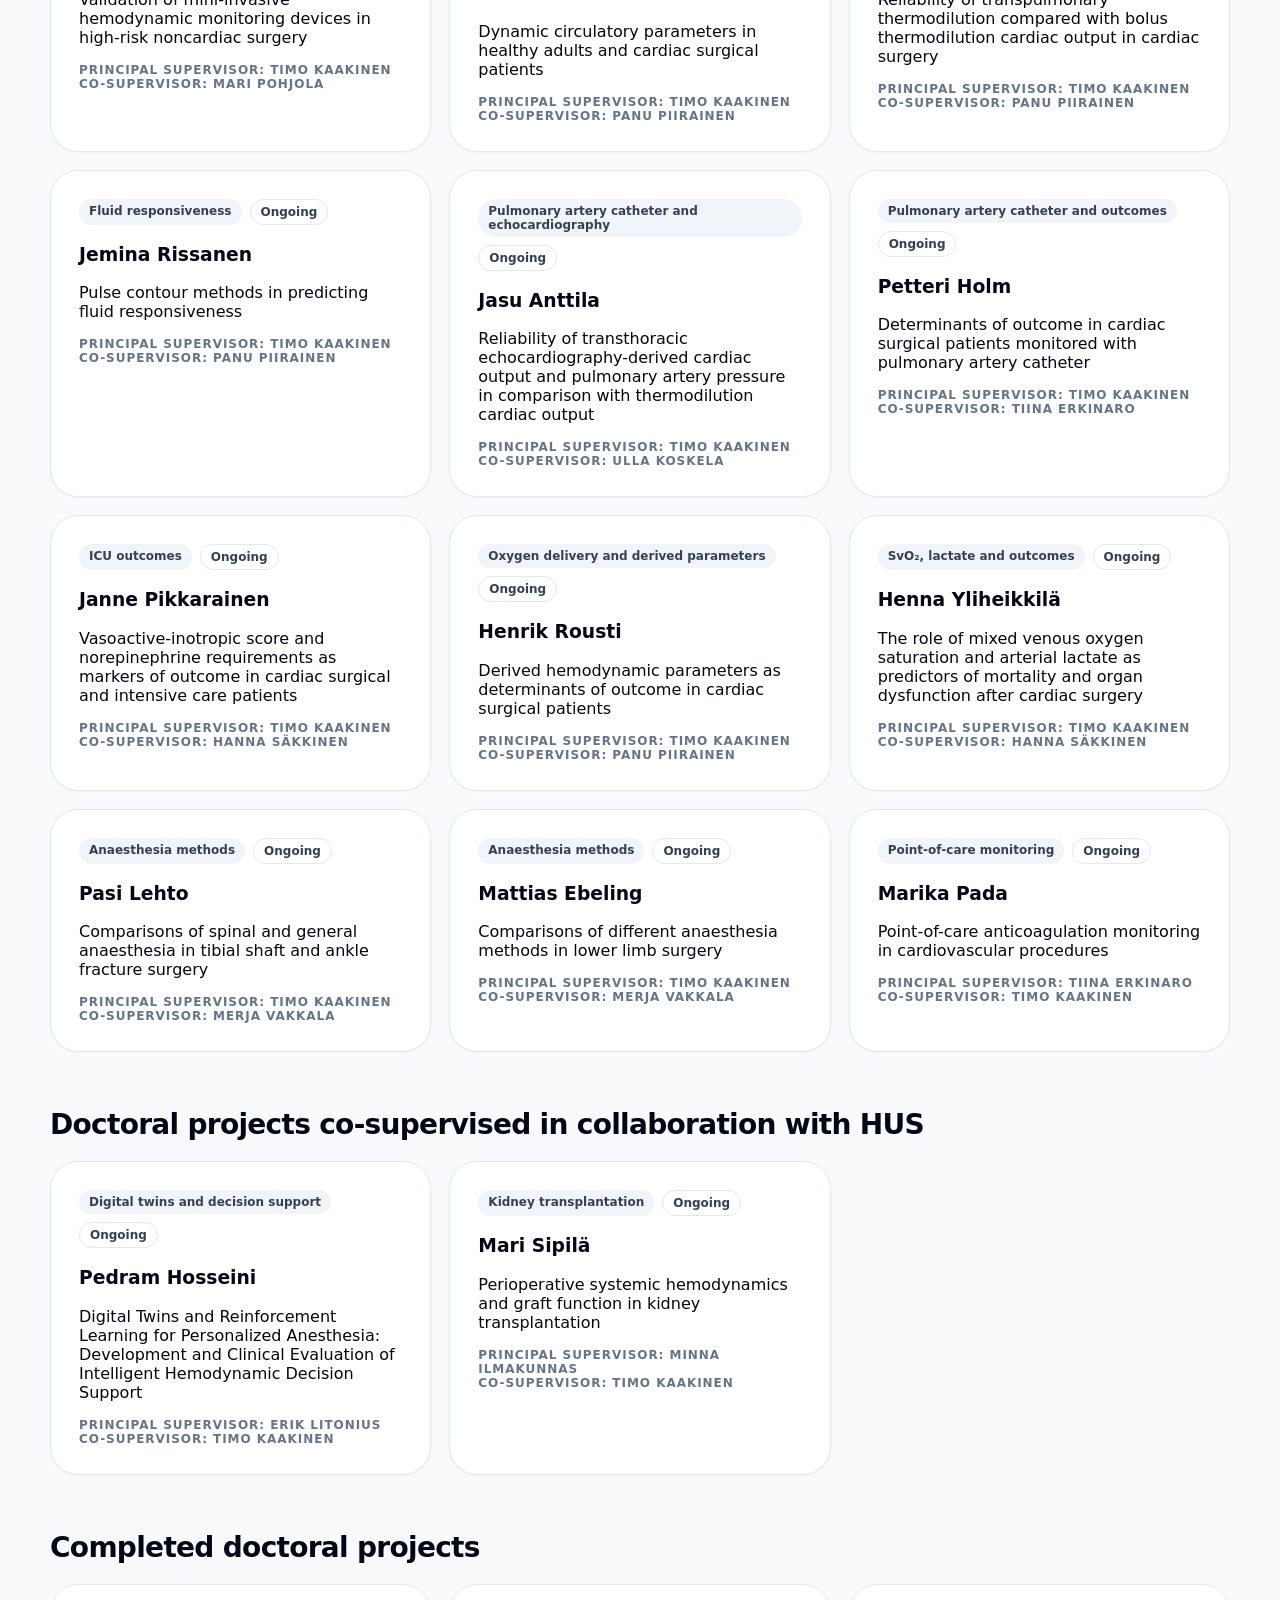
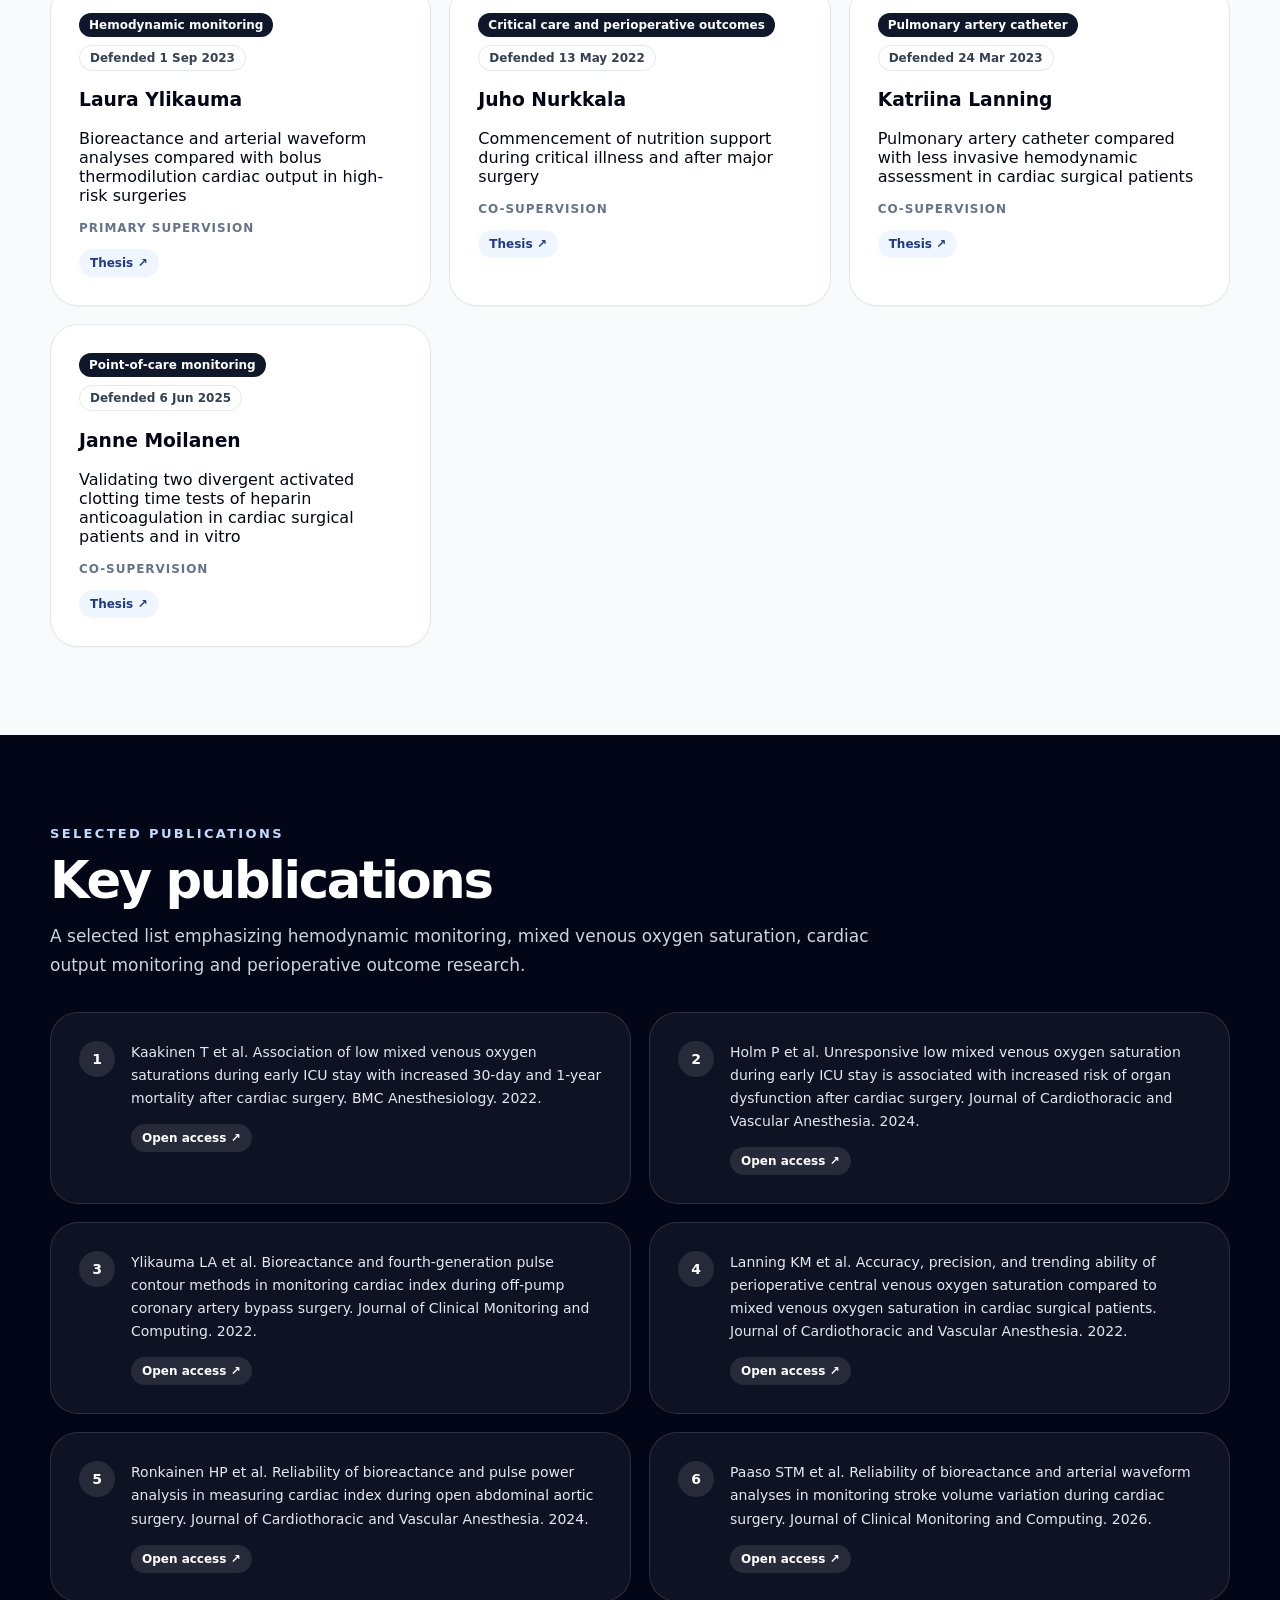
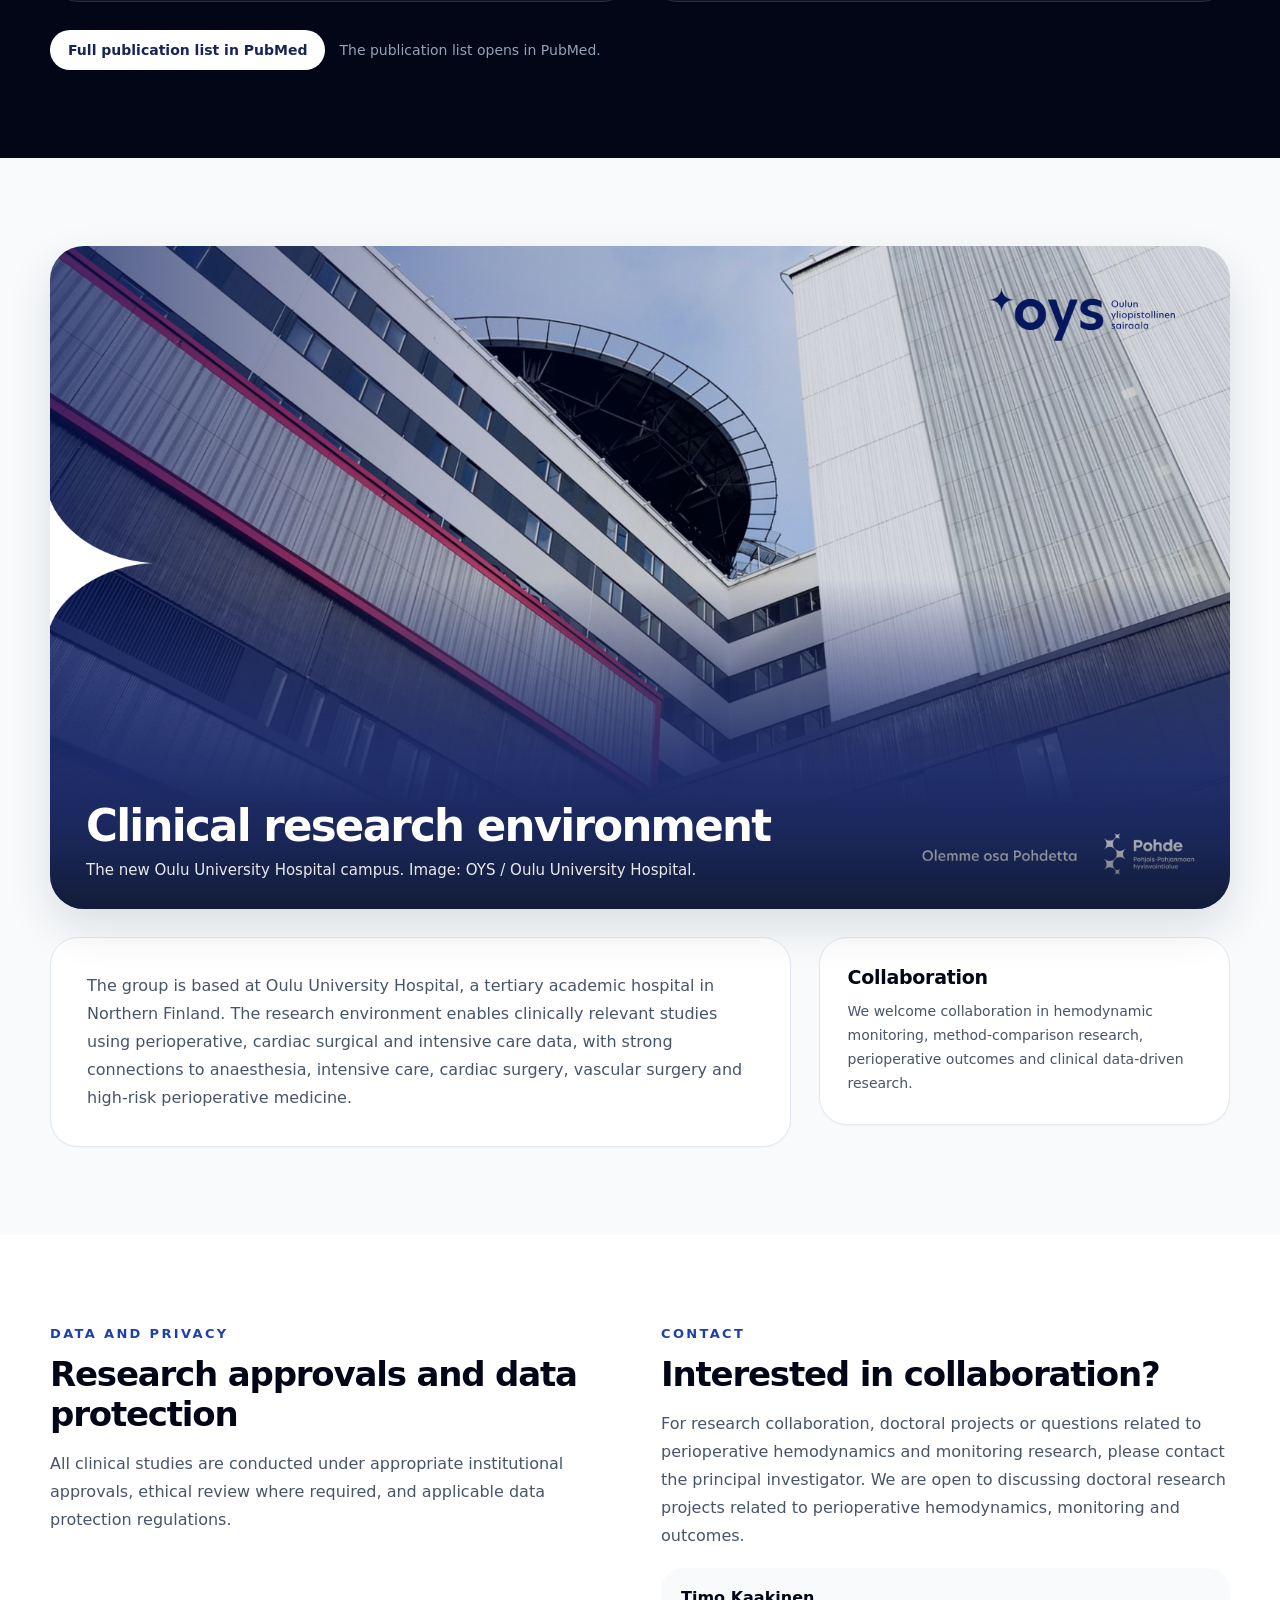
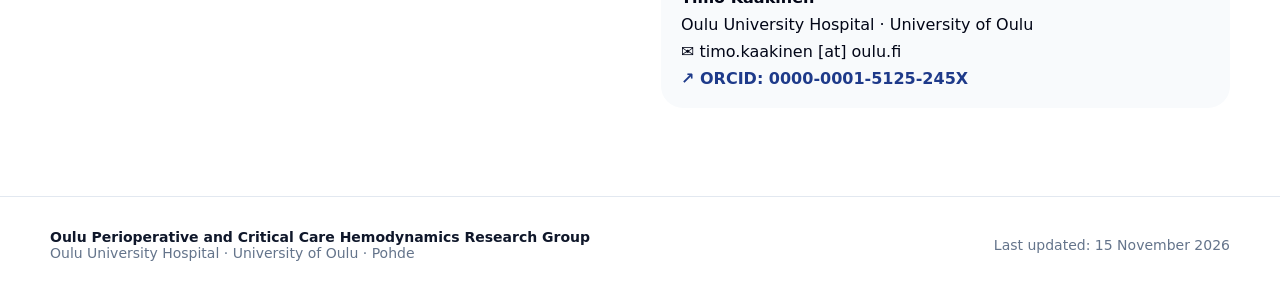
==== commit da6ccbeb: "Add files via upload" ====
--- a/index.html
+++ b/index.html
@@ -174,6 +174,10 @@
           <select id="themeFilter" aria-label="Theme filter"></select>
         </div>
         <div class="project-grid" id="projectGrid"></div>
+        <div id="husProjects">
+          <h3 class="subheading" data-i18n="husProjectsTitle">Doctoral projects co-supervised in collaboration with HUS</h3>
+          <div class="project-grid" id="husProjectGrid"></div>
+        </div>
         <h3 class="subheading" data-i18n="completedTitle">Completed doctoral projects</h3>
         <div class="project-grid completed" id="completedGrid"></div>
       </div>
@@ -243,7 +247,7 @@
         <strong data-i18n="footerGroup">Oulu Perioperative and Critical Care Hemodynamics Research Group</strong>
         <span data-i18n="footerAffiliation">Oulu University Hospital · University of Oulu · Pohde</span>
       </div>
-      <span data-i18n="lastUpdated">Last updated: 17 May 2026</span>
+      <span data-i18n="lastUpdated">Last updated: 15 November 2026</span>
     </div>
   </footer>
 
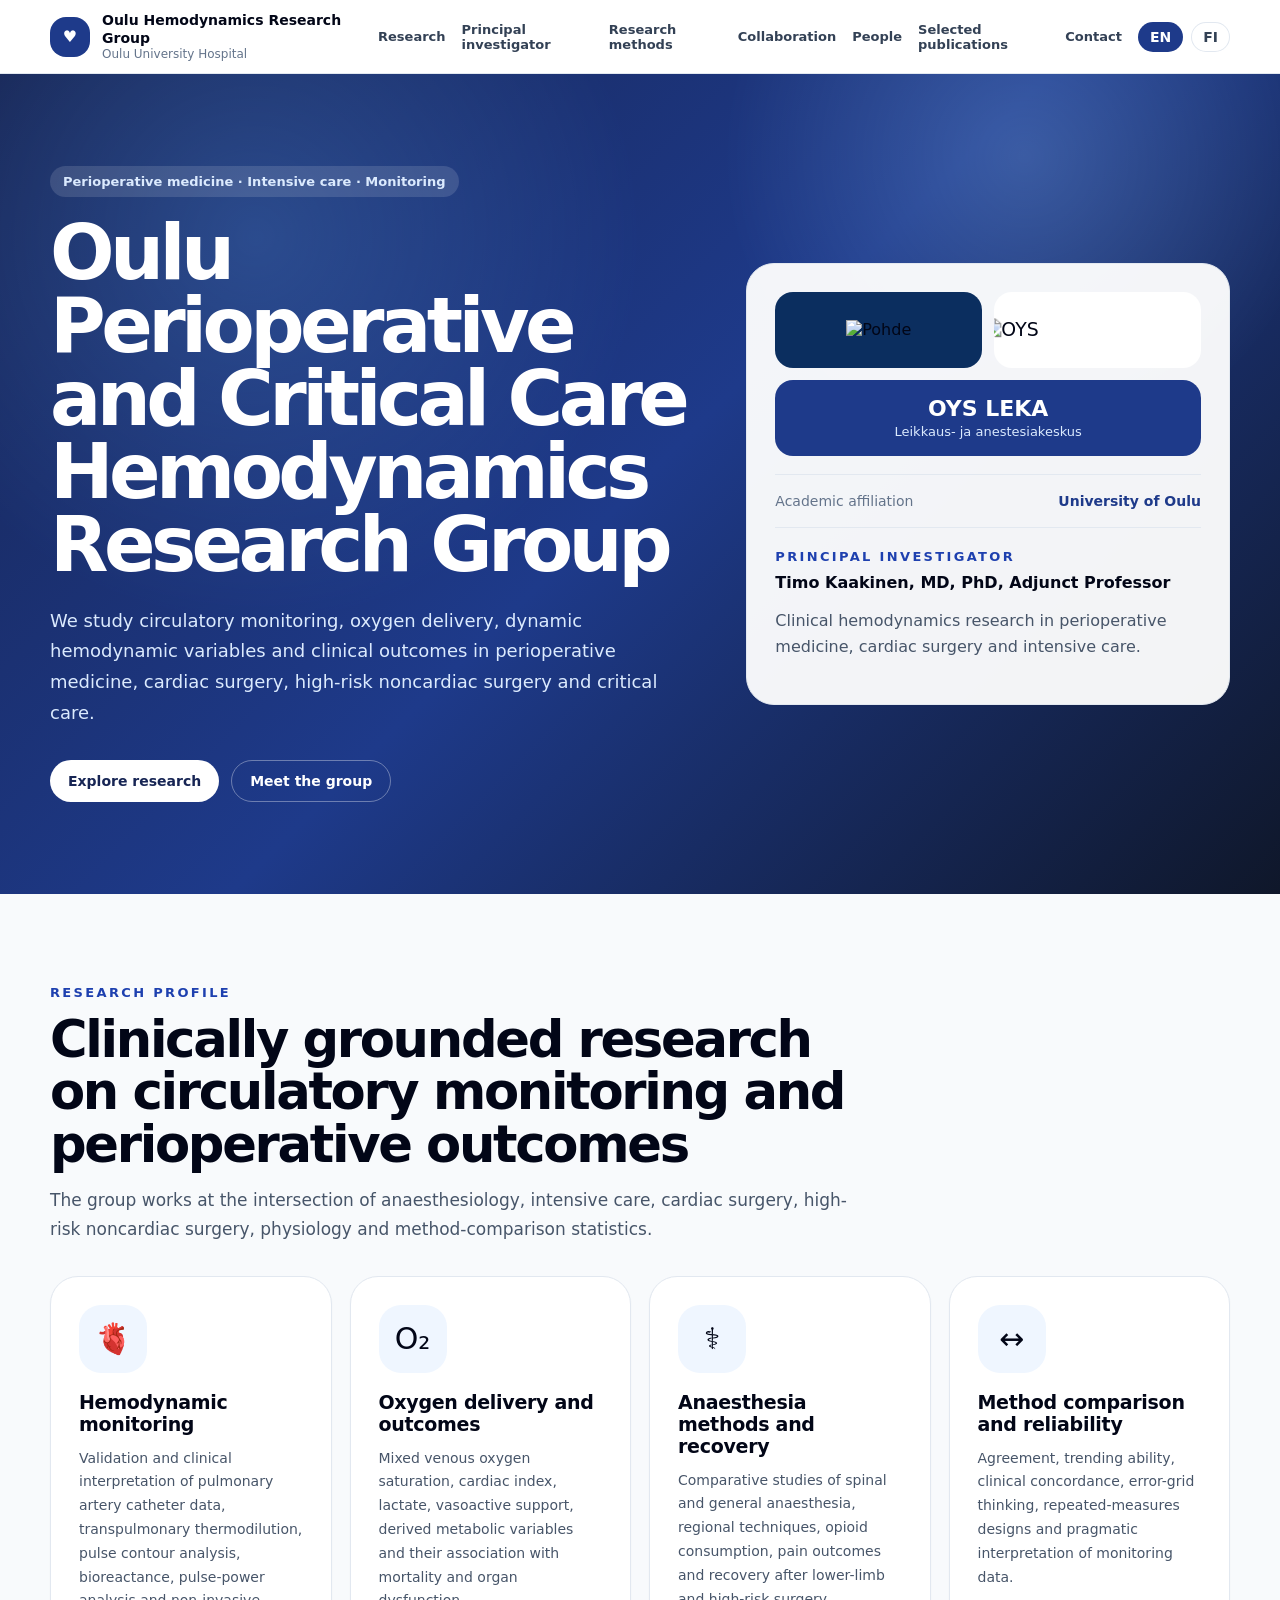
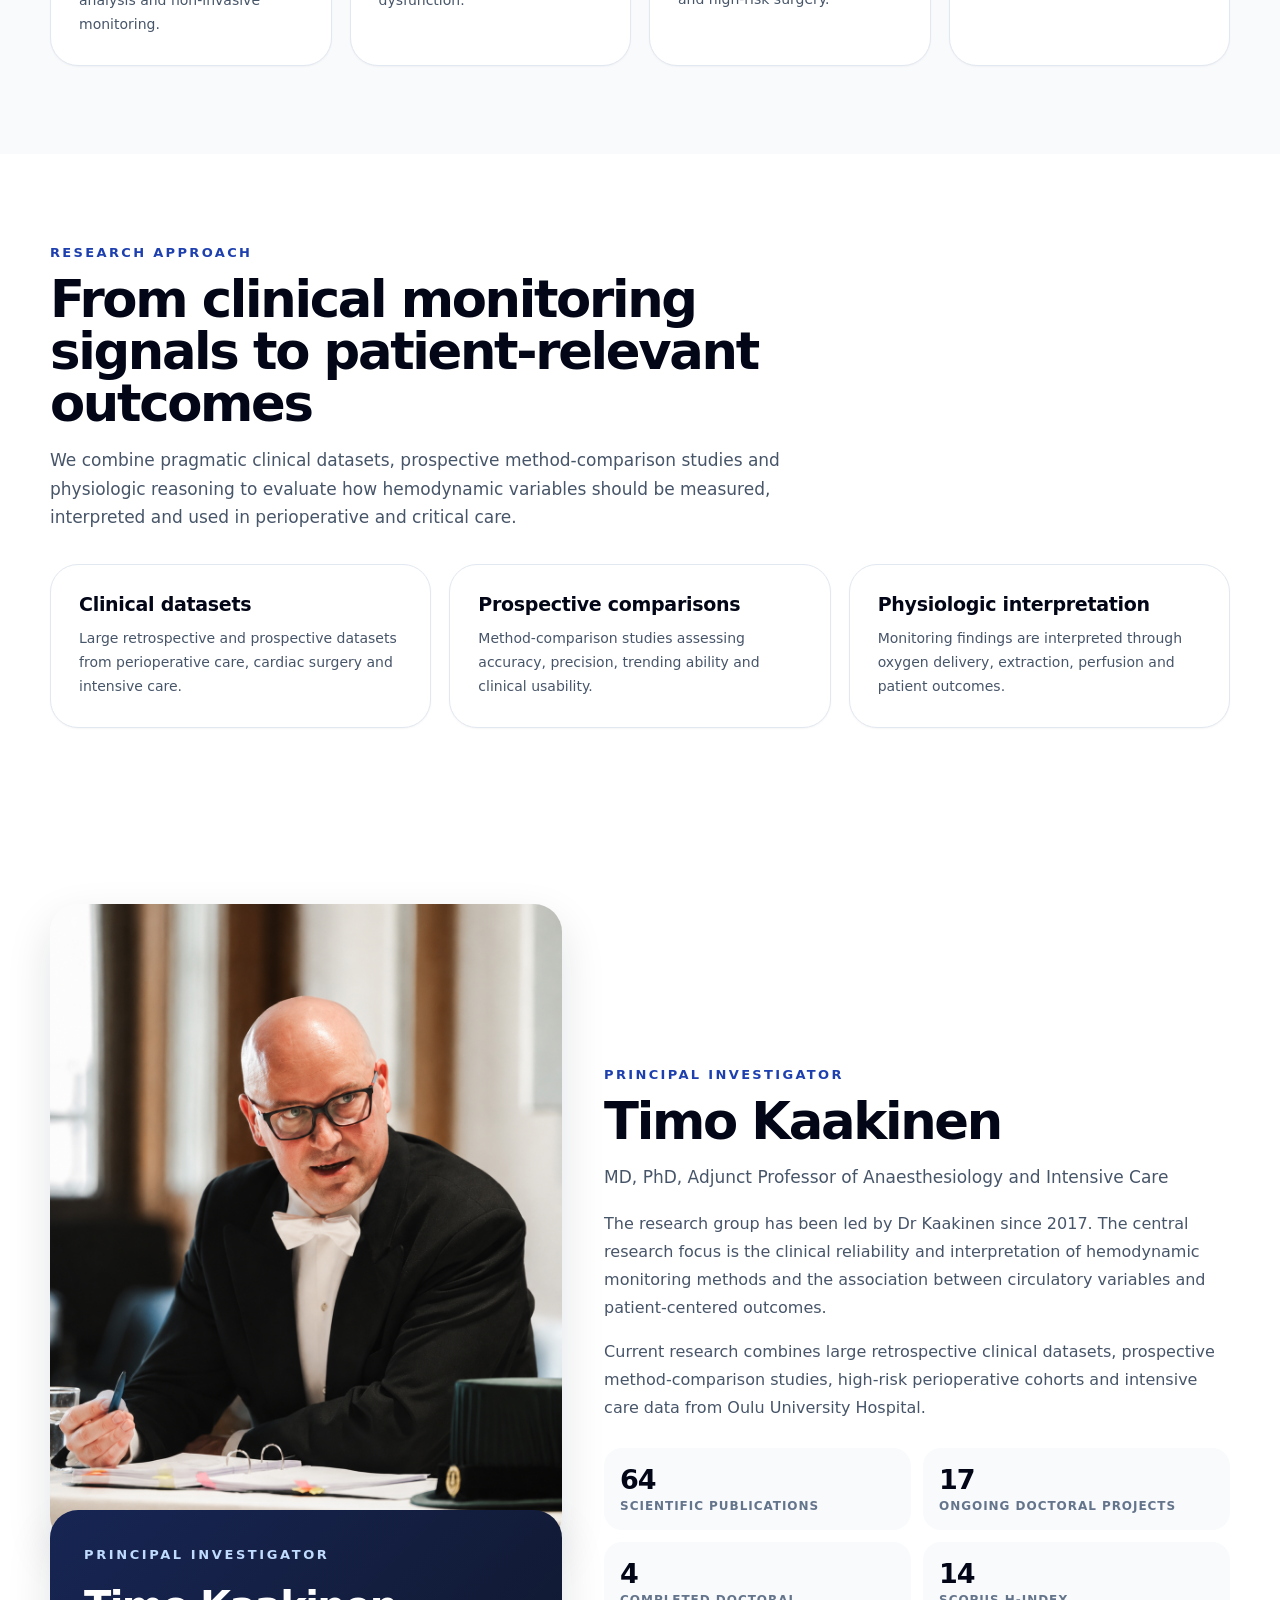
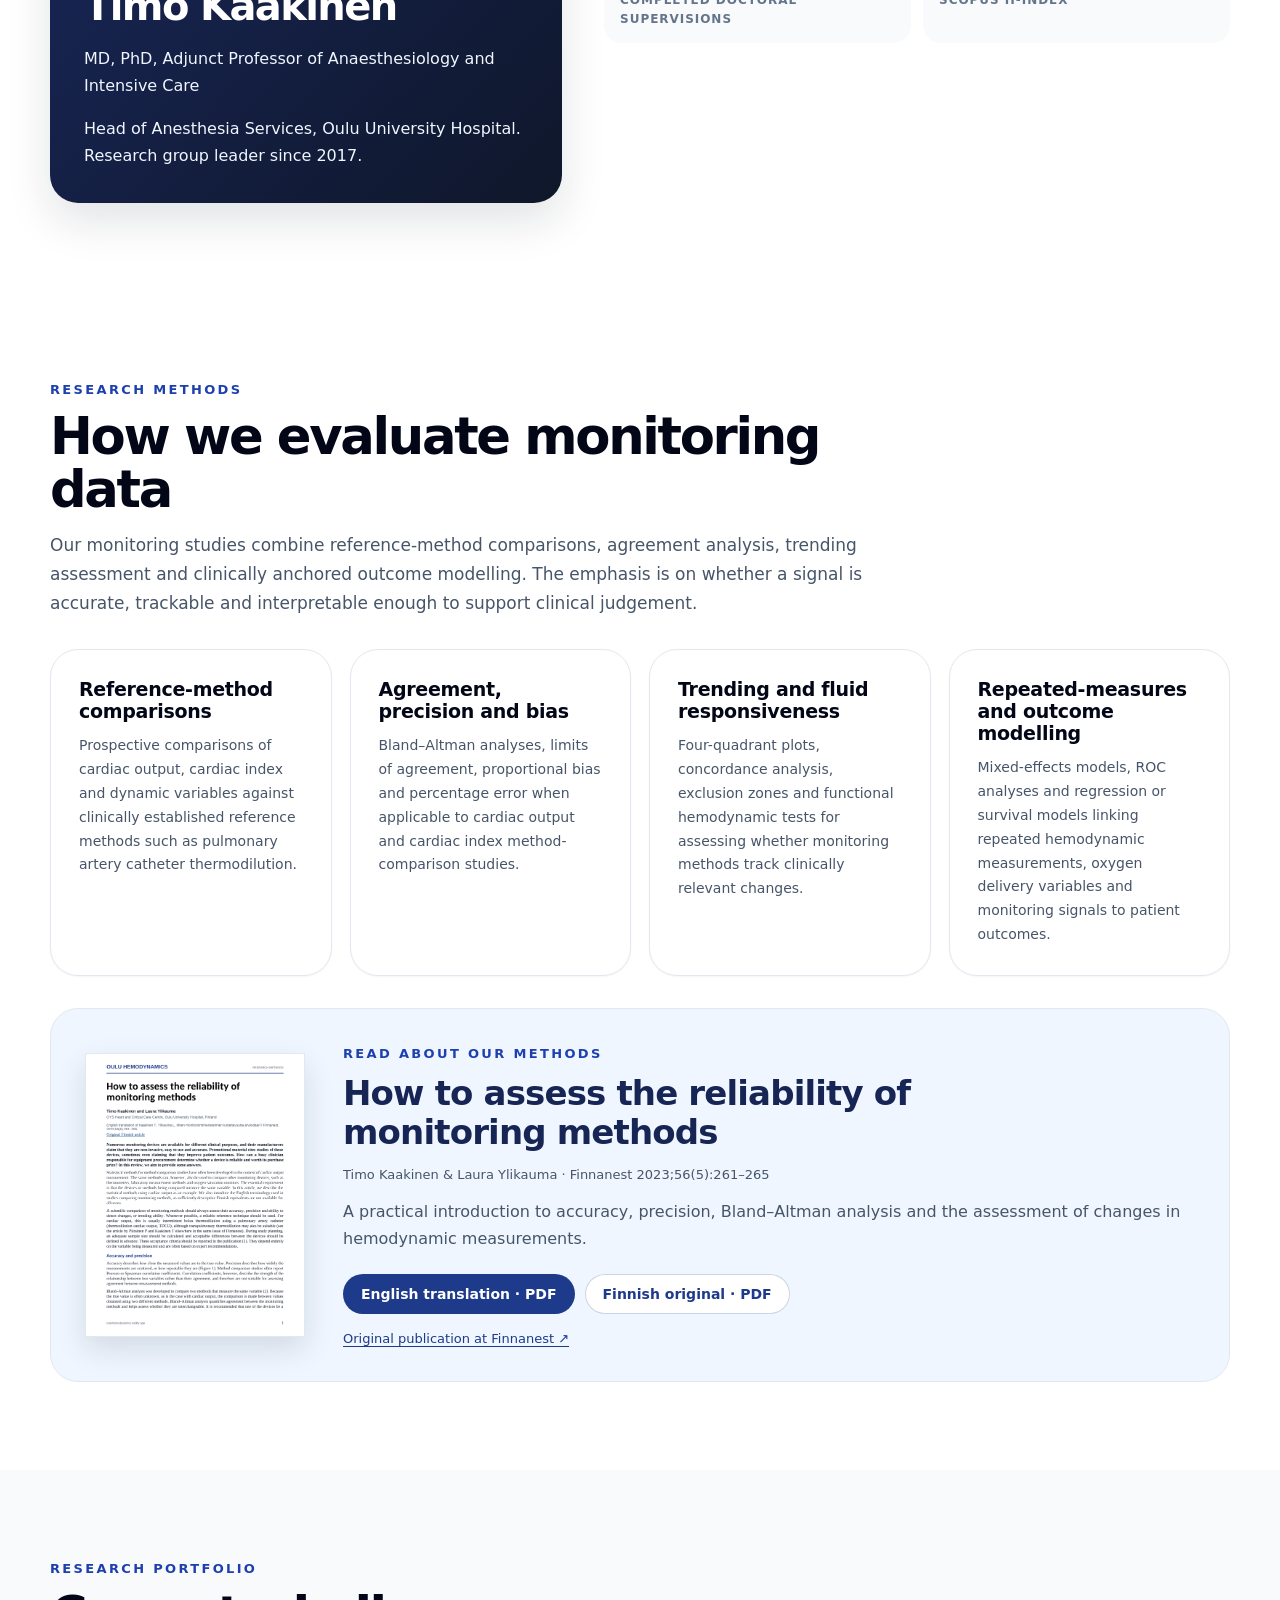
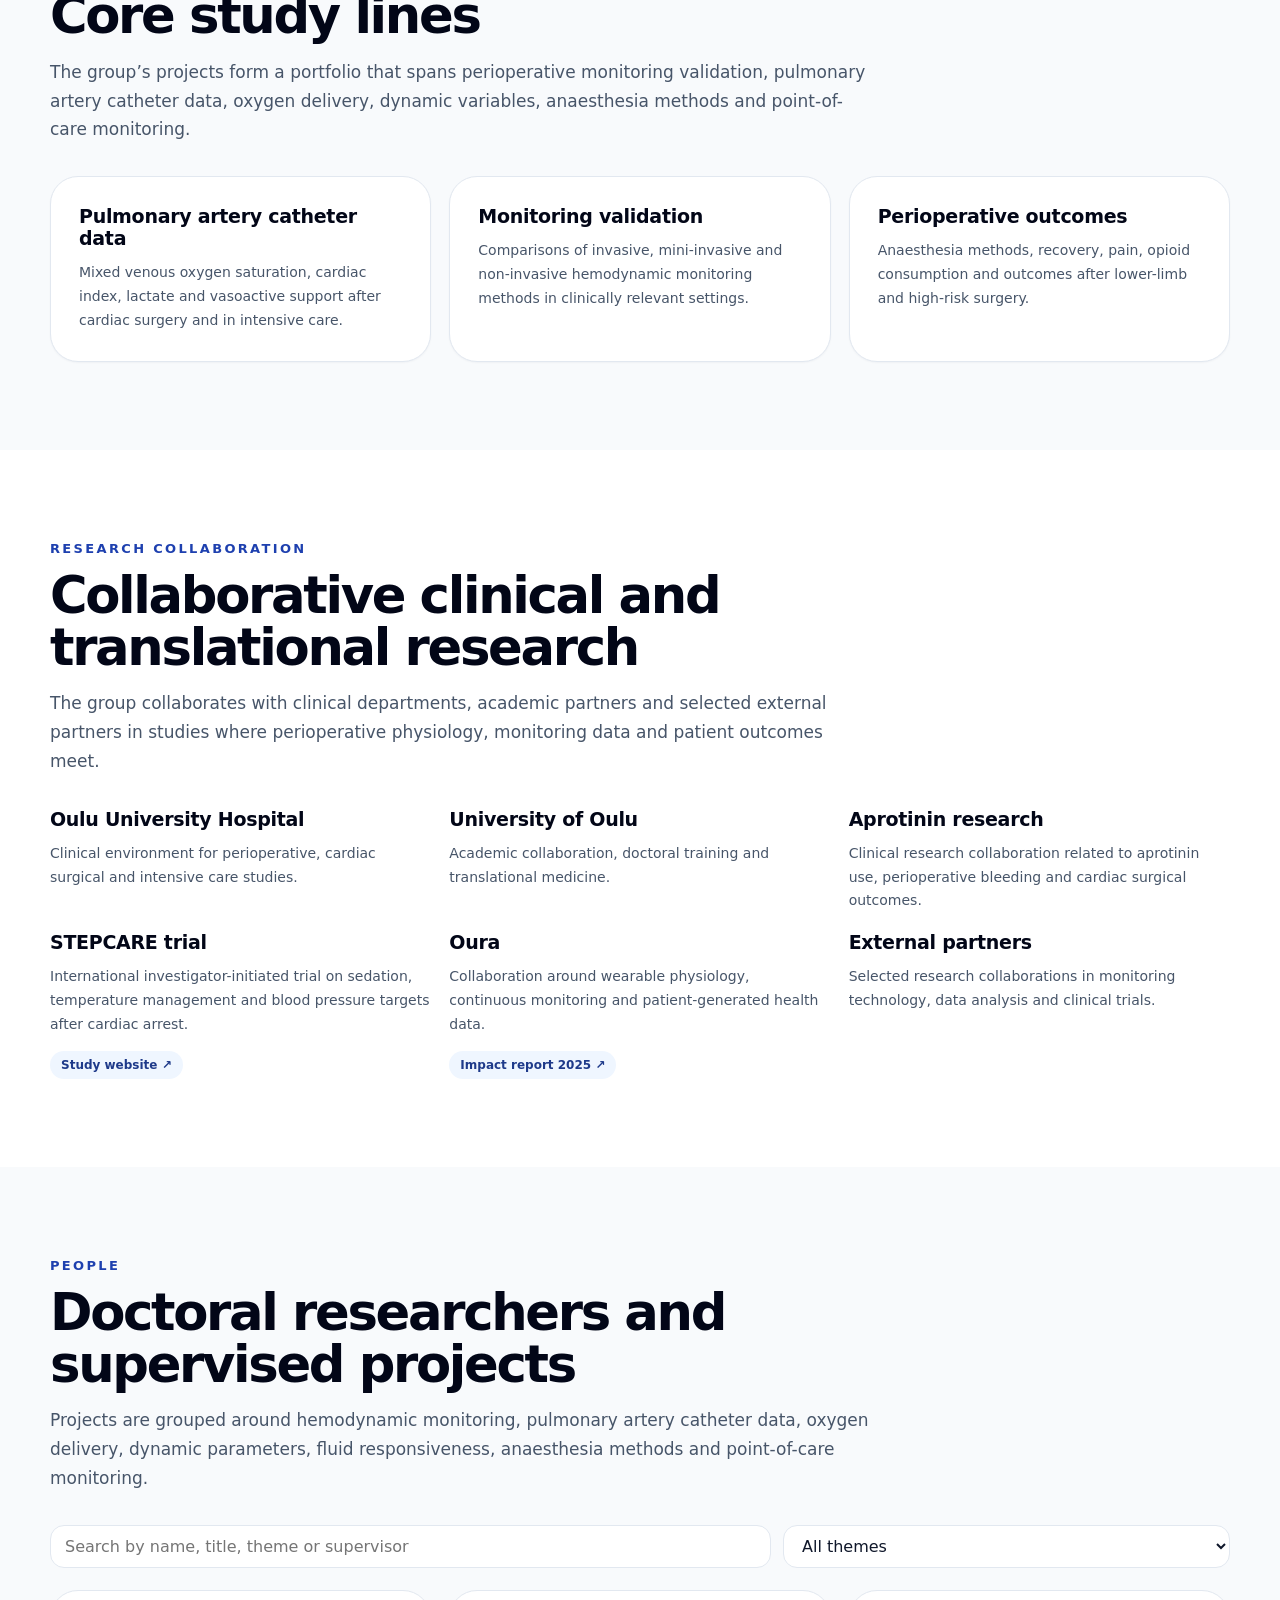
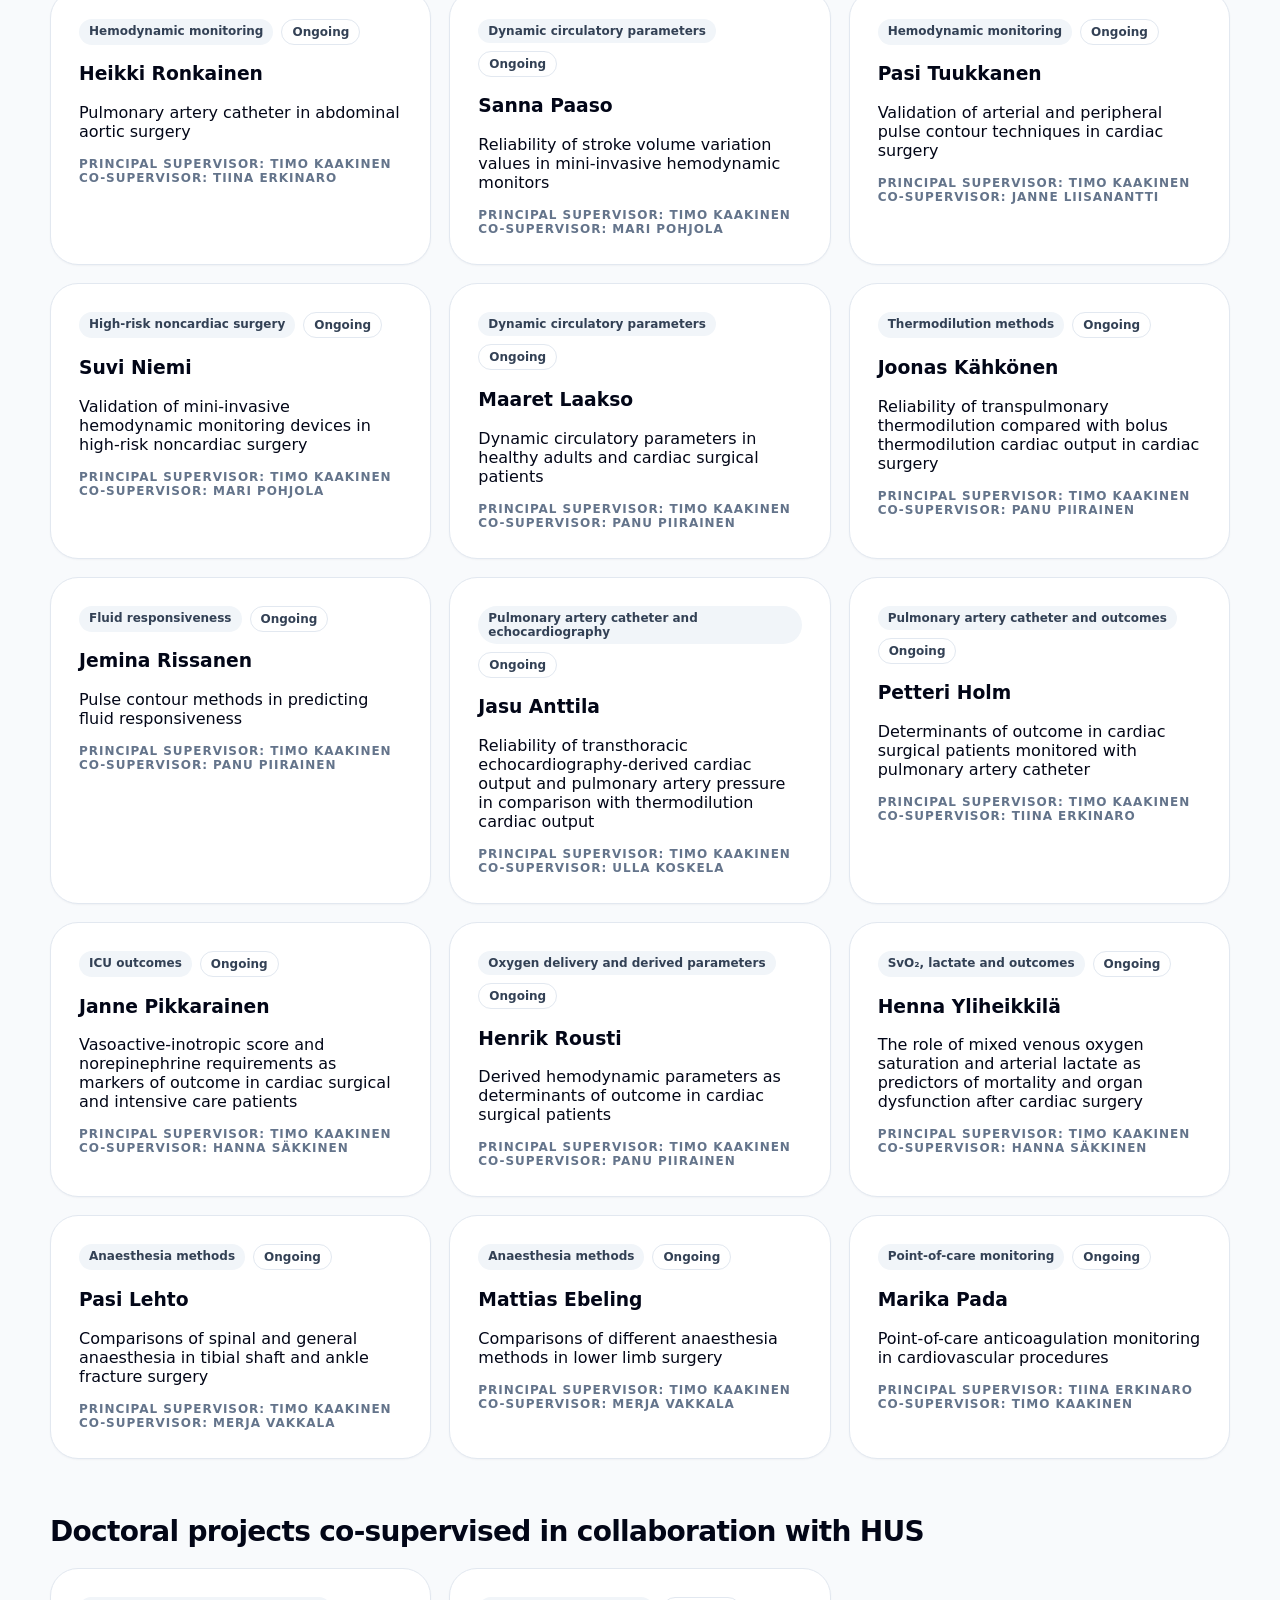
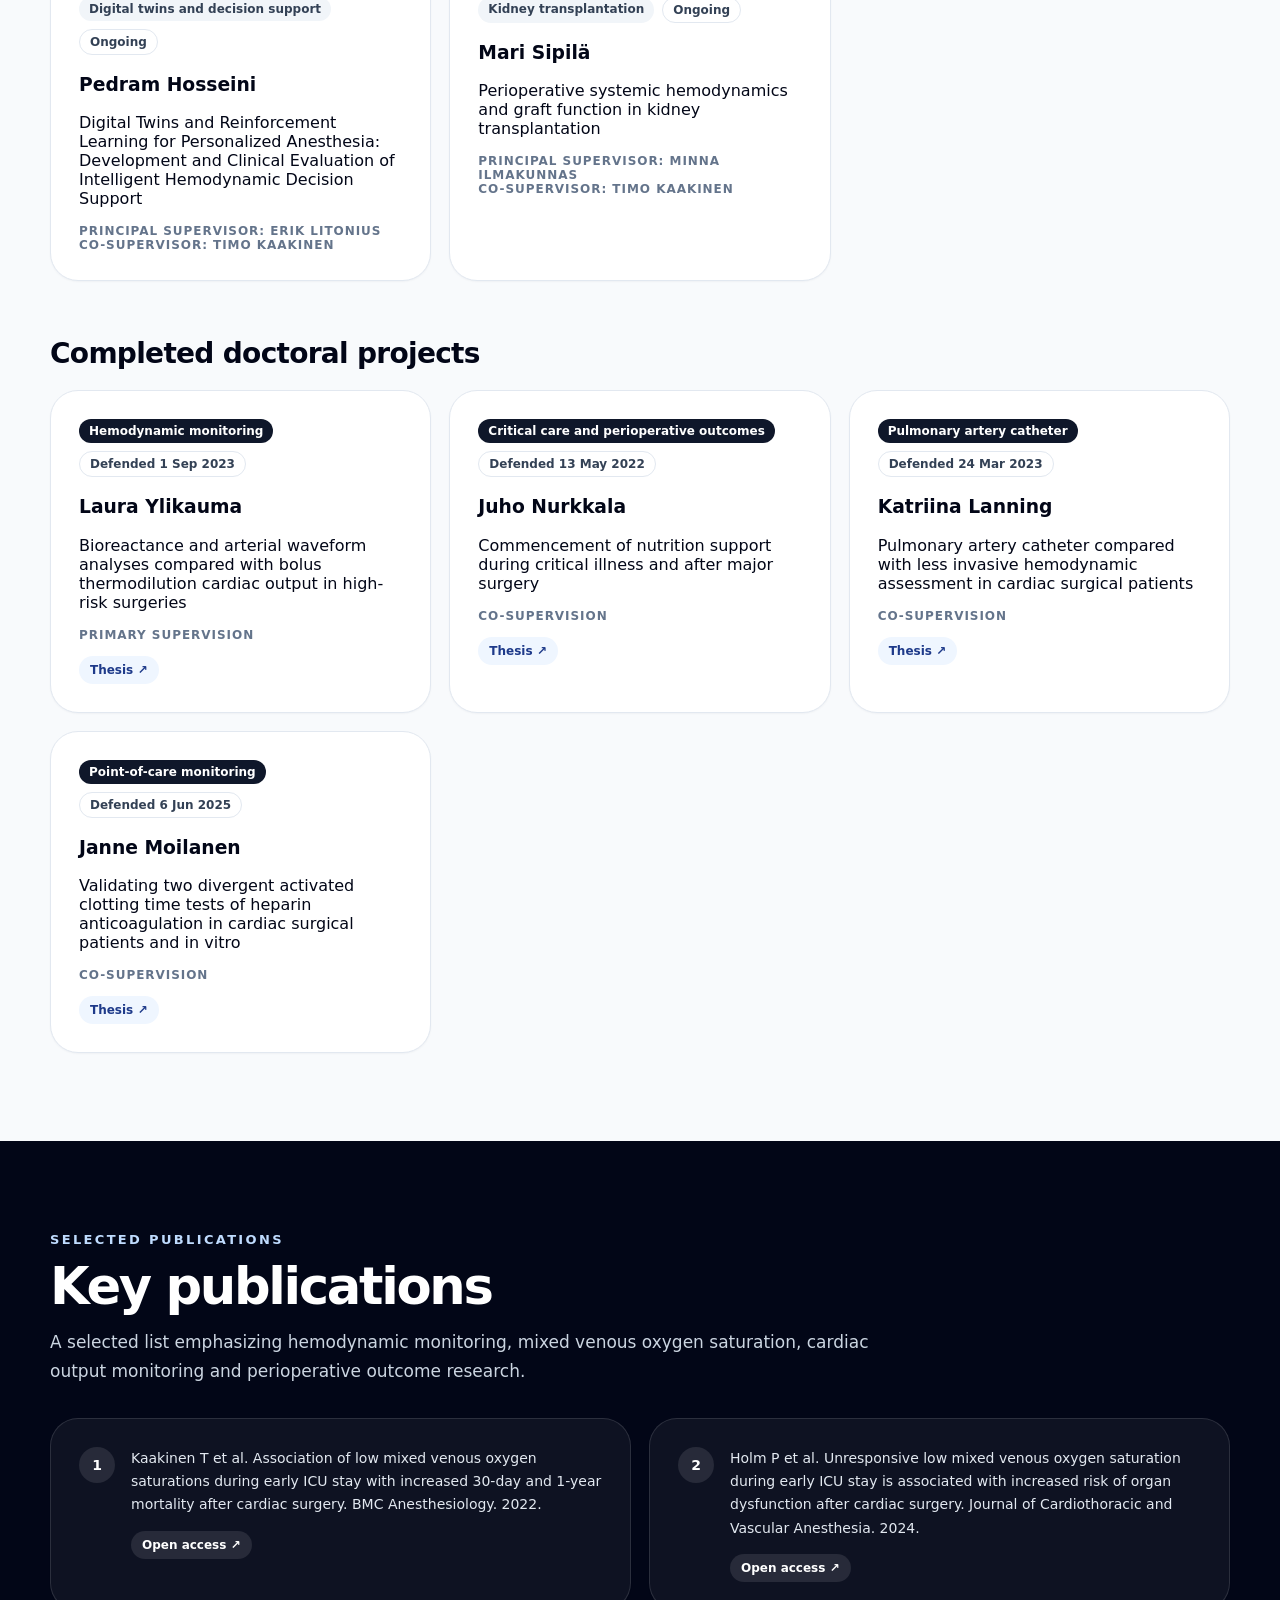
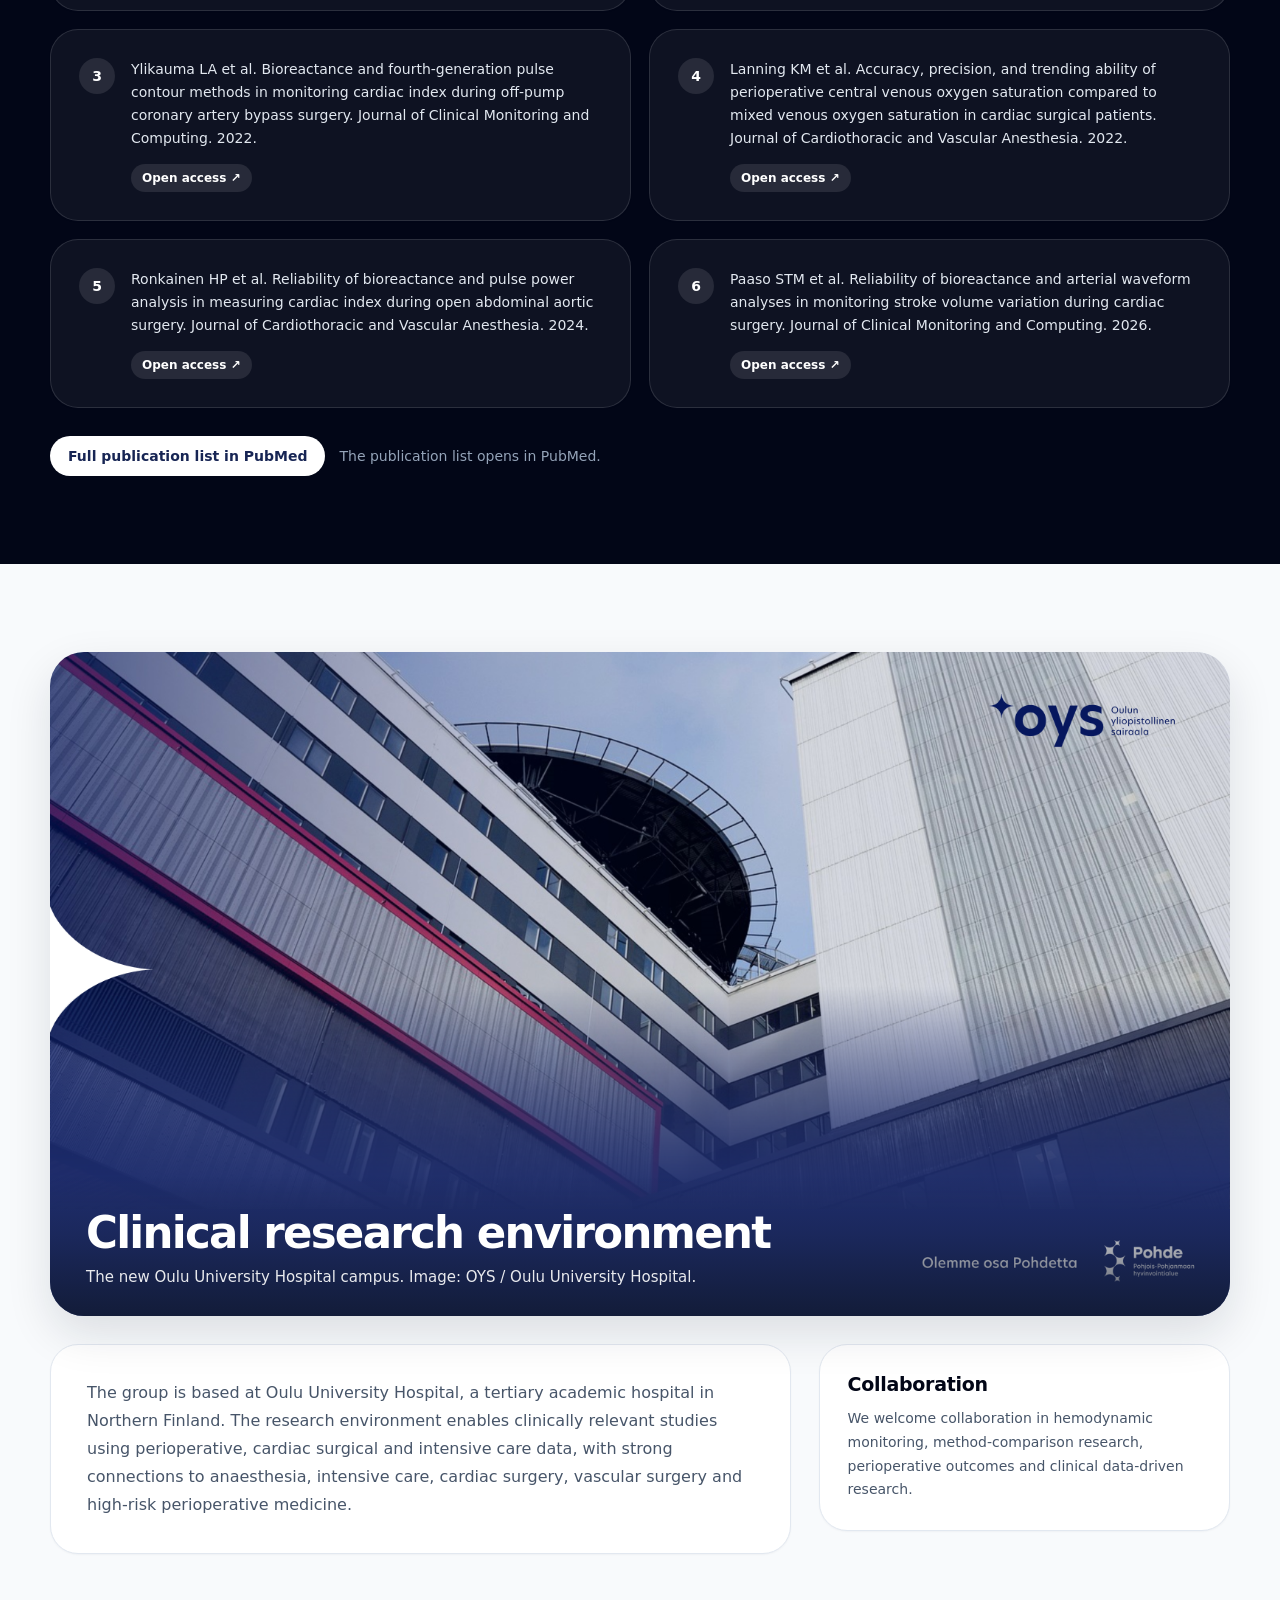
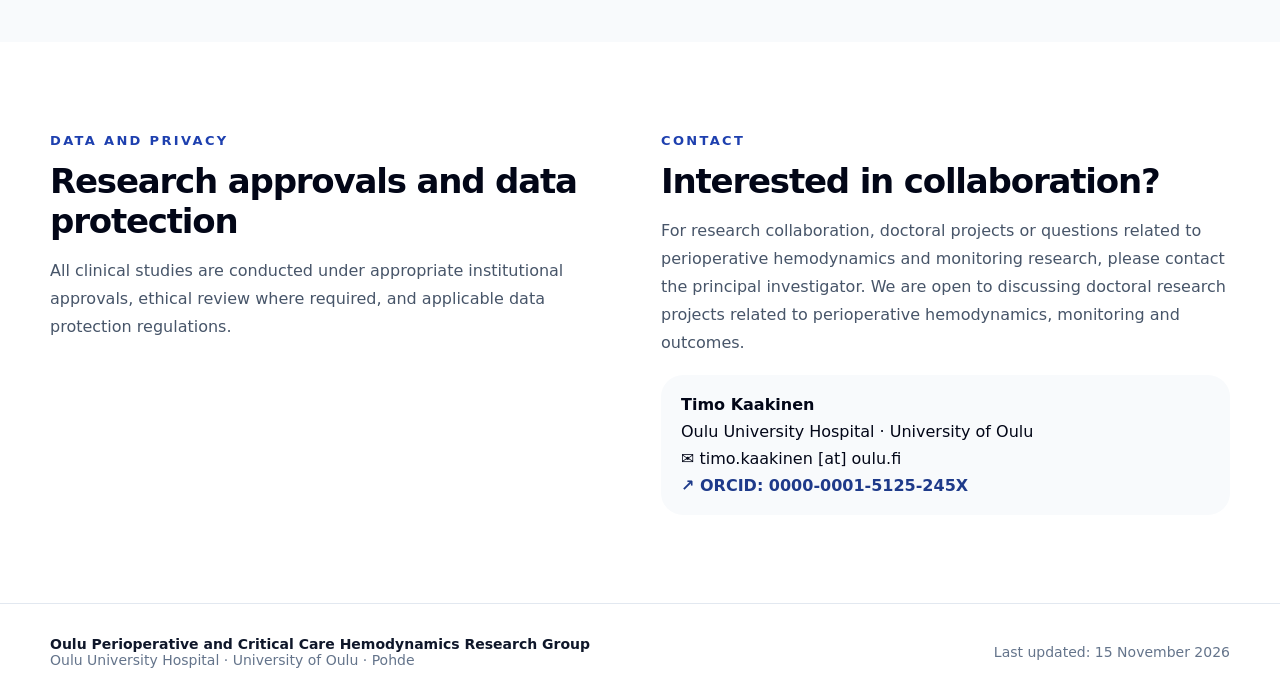
==== commit 79c2f4fd: "Add files via upload Lisättiin metodeista kertova artikkeli" ====
--- a/index.html
+++ b/index.html
@@ -3,9 +3,30 @@
 <head>
   <meta charset="utf-8" />
   <meta name="viewport" content="width=device-width, initial-scale=1" />
-  <meta name="description" content="Oulu Perioperative and Critical Care Hemodynamics Research Group" />
+  <meta name="description" content="Research on hemodynamic monitoring, oxygen delivery and patient outcomes in perioperative and critical care at Oulu University Hospital." />
   <title>Oulu Hemodynamics Research Group</title>
-  <link rel="stylesheet" href="styles.css" />
+  <link rel="canonical" href="https://ouluhemodynamics.netlify.app/" />
+
+  <!-- Static metadata lets sharing services read previews without JavaScript. -->
+  <meta property="og:type" content="website" />
+  <meta property="og:site_name" content="Oulu Hemodynamics" />
+  <meta property="og:title" content="Oulu Hemodynamics Research Group" />
+  <meta property="og:description" content="Research on hemodynamic monitoring, oxygen delivery and patient outcomes in perioperative and critical care at Oulu University Hospital." />
+  <meta property="og:url" content="https://ouluhemodynamics.netlify.app/" />
+  <meta property="og:locale" content="en_GB" />
+  <meta property="og:image" content="https://ouluhemodynamics.netlify.app/images/oulu-hemodynamics-social-20261117.png" />
+  <meta property="og:image:secure_url" content="https://ouluhemodynamics.netlify.app/images/oulu-hemodynamics-social-20261117.png" />
+  <meta property="og:image:type" content="image/png" />
+  <meta property="og:image:width" content="1731" />
+  <meta property="og:image:height" content="908" />
+  <meta property="og:image:alt" content="Oulu Hemodynamics. Perioperative &amp; Critical Care Research. Oulu University Hospital and University of Oulu." />
+
+  <meta name="twitter:card" content="summary_large_image" />
+  <meta name="twitter:title" content="Oulu Hemodynamics Research Group" />
+  <meta name="twitter:description" content="Research on hemodynamic monitoring, oxygen delivery and patient outcomes in perioperative and critical care at Oulu University Hospital." />
+  <meta name="twitter:image" content="https://ouluhemodynamics.netlify.app/images/oulu-hemodynamics-social-20261117.png" />
+  <meta name="twitter:image:alt" content="Oulu Hemodynamics. Perioperative &amp; Critical Care Research. Oulu University Hospital and University of Oulu." />
+  <link rel="stylesheet" href="styles.css?v=20261117-methods" />
 </head>
 <body>
   <header class="site-header">
@@ -137,6 +158,22 @@
           <p data-i18n="methodsText">Methodology is a central part of the group’s work. We focus on whether a measurement is reliable enough for clinical use, not only on whether two variables are statistically associated.</p>
         </div>
         <div class="methods-grid" id="methodsGrid"></div>
+        <article class="methods-article" aria-labelledby="methodsArticleTitle">
+          <div class="methods-article-preview">
+            <img src="images/monitoring-methods-preview.png" alt="" width="600" height="776" loading="lazy" />
+          </div>
+          <div class="methods-article-copy">
+            <span class="eyebrow" data-i18n="methodsArticleEyebrow">Read about our methods</span>
+            <h3 id="methodsArticleTitle" data-i18n="methodsArticleTitle">How to assess the reliability of monitoring methods</h3>
+            <p class="methods-article-authors">Timo Kaakinen &amp; Laura Ylikauma · Finnanest 2023;56(5):261–265</p>
+            <p data-i18n="methodsArticleText">A practical introduction to accuracy, precision, Bland–Altman analysis and the assessment of changes in hemodynamic measurements.</p>
+            <div class="methods-article-actions">
+              <a class="button methods-article-primary" href="publications/monitoring-methods-en.pdf" target="_blank" rel="noopener" type="application/pdf" data-i18n="methodsArticleEnglish">English translation · PDF</a>
+              <a class="button methods-article-secondary" href="publications/monitorointimenetelmien-luotettavuus-finnanest-2023.pdf" target="_blank" rel="noopener" type="application/pdf" data-i18n="methodsArticleFinnish">Finnish original · PDF</a>
+            </div>
+            <a class="methods-article-source" href="https://say.fi/wp-content/uploads/2023/12/261_kaakinen_Miten-monitorointimenetelmien_luotettavuutta_arvioidaan_5_2023.pdf" target="_blank" rel="noopener" data-i18n="methodsArticleSource">Original publication at Finnanest ↗</a>
+          </div>
+        </article>
       </div>
     </section>
 
@@ -251,6 +288,6 @@
     </div>
   </footer>
 
-  <script src="script.js"></script>
+  <script src="script.js?v=20261117-methods"></script>
 </body>
 </html>
--- a/styles.css
+++ b/styles.css
@@ -89,6 +89,23 @@
 .theme-icon { width: 68px; height: 68px; border-radius: 22px; display: grid; place-items: center; margin-bottom: 18px; font-size: 30px; background: var(--blue-50); }
 .theme-card h3, .approach-card h3, .portfolio-card h3, .method-card h3, .research-collaboration-card h3, .collaboration-card h3 { margin: 0; font-size: 19px; letter-spacing: -0.015em; }
 .theme-card p, .approach-card p, .portfolio-card p, .method-card p, .research-collaboration-card p, .collaboration-card p { margin: 12px 0 0; color: var(--slate-600); font-size: 14px; line-height: 1.7; }
+.methods-article { display: grid; grid-template-columns: 220px minmax(0, 1fr); gap: 38px; align-items: center; margin-top: 32px; padding: 34px; border: 1px solid var(--slate-200); border-radius: 28px; background: var(--blue-50); }
+.methods-article-preview img { display: block; width: 100%; height: auto; border: 1px solid var(--slate-200); box-shadow: 0 12px 28px rgba(15,23,42,.12); }
+.methods-article h3 { margin: 12px 0; max-width: 760px; color: var(--blue-950); font-size: clamp(25px, 3vw, 34px); line-height: 1.15; letter-spacing: -.025em; }
+.methods-article p { margin: 12px 0; color: var(--slate-600); line-height: 1.7; }
+.methods-article .methods-article-authors { font-size: 13px; }
+.methods-article-actions { display: flex; flex-wrap: wrap; gap: 10px; margin-top: 22px; }
+.methods-article-primary { background: var(--blue-900); color: white; }
+.methods-article-secondary { background: white; color: var(--blue-900); box-shadow: inset 0 0 0 1px var(--slate-300); }
+.methods-article-actions a:hover { box-shadow: 0 4px 14px rgba(15,23,42,.16); }
+.methods-article-source { display: inline-block; margin-top: 17px; color: var(--blue-900); font-size: 13px; text-decoration: underline; text-underline-offset: 3px; }
+.methods-article a:focus-visible { outline: 3px solid var(--blue-700); outline-offset: 4px; }
+@media (max-width: 680px) {
+  .methods-article { grid-template-columns: minmax(0, 1fr); padding: 24px; gap: 26px; }
+  .methods-article-preview { width: min(180px, 100%); }
+  .methods-article-actions { align-items: stretch; flex-direction: column; }
+  .methods-article-actions .button { text-align: center; }
+}
 .pi-grid { display: grid; grid-template-columns: .9fr 1.1fr; gap: 42px; align-items: center; }
 .pi-profile-card { position: relative; }
 .profile-image { display: block; width: 100%; border-radius: 28px; box-shadow: var(--shadow); }
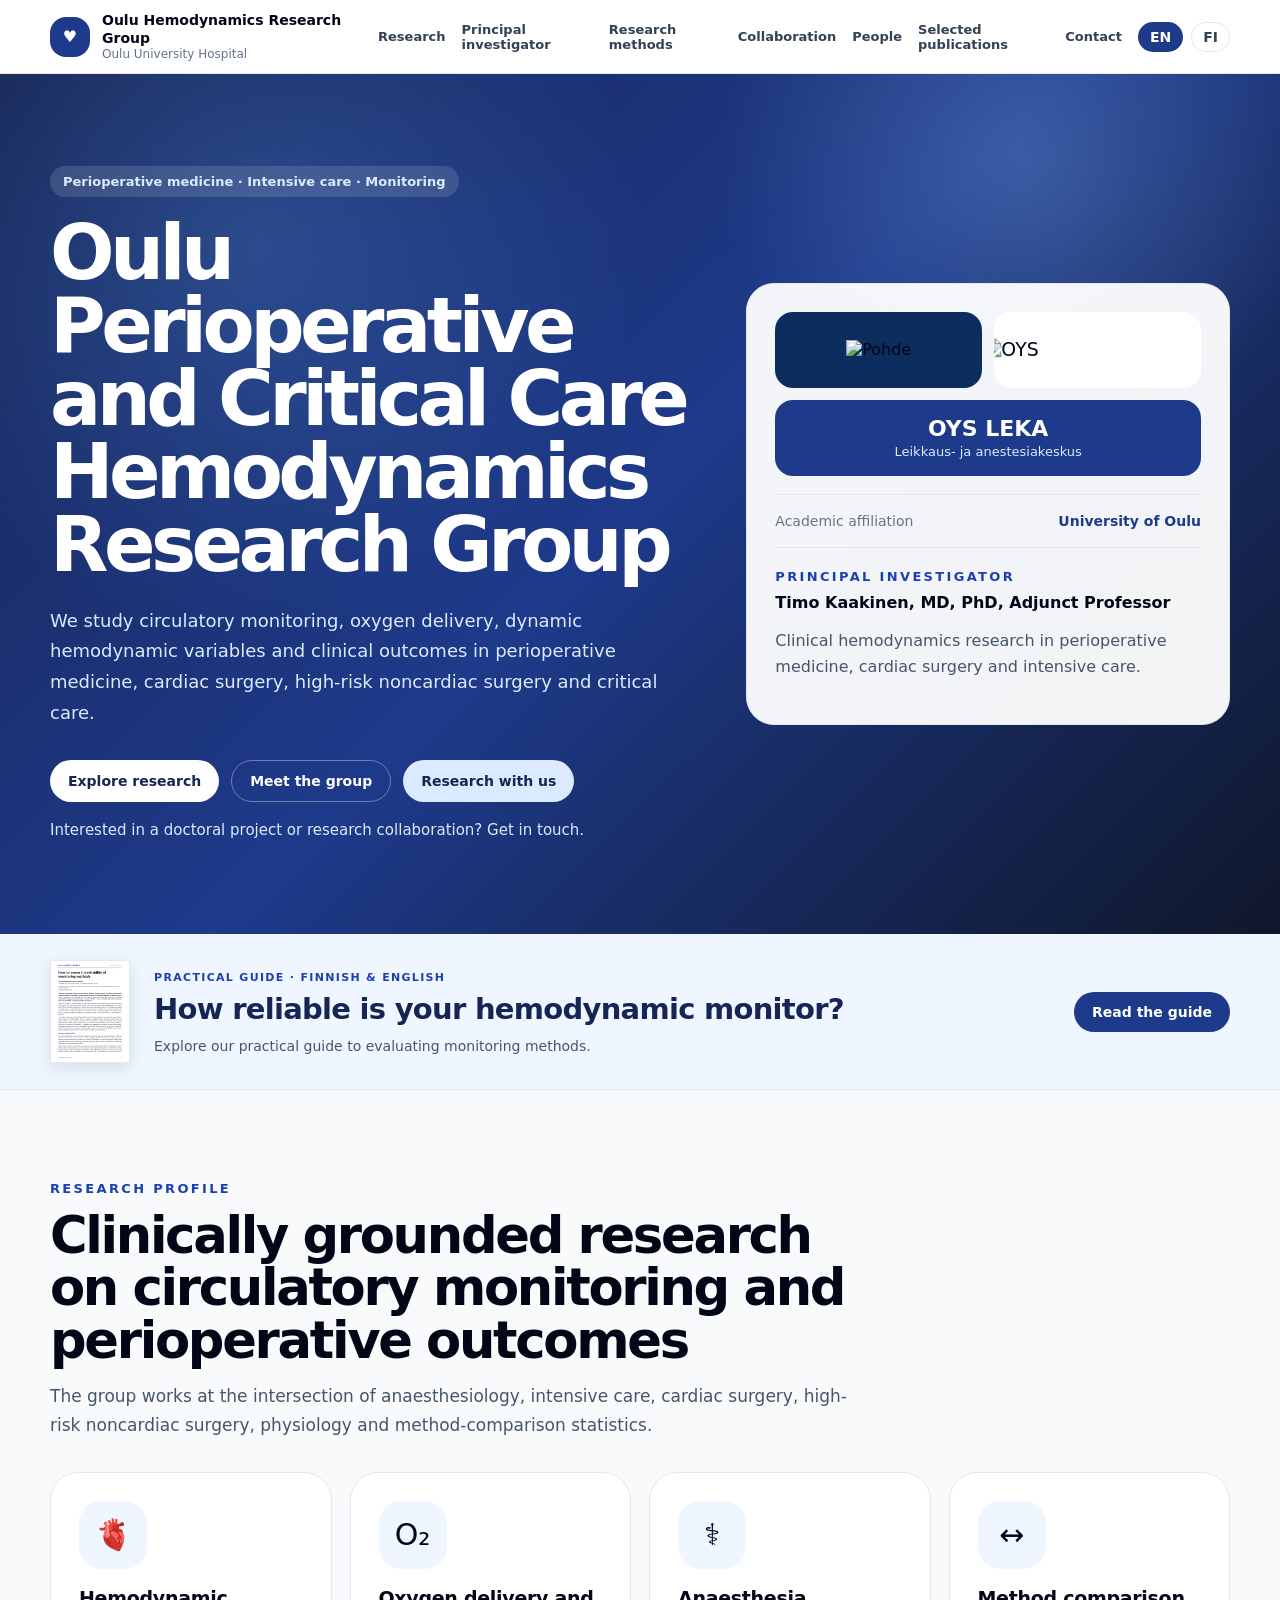
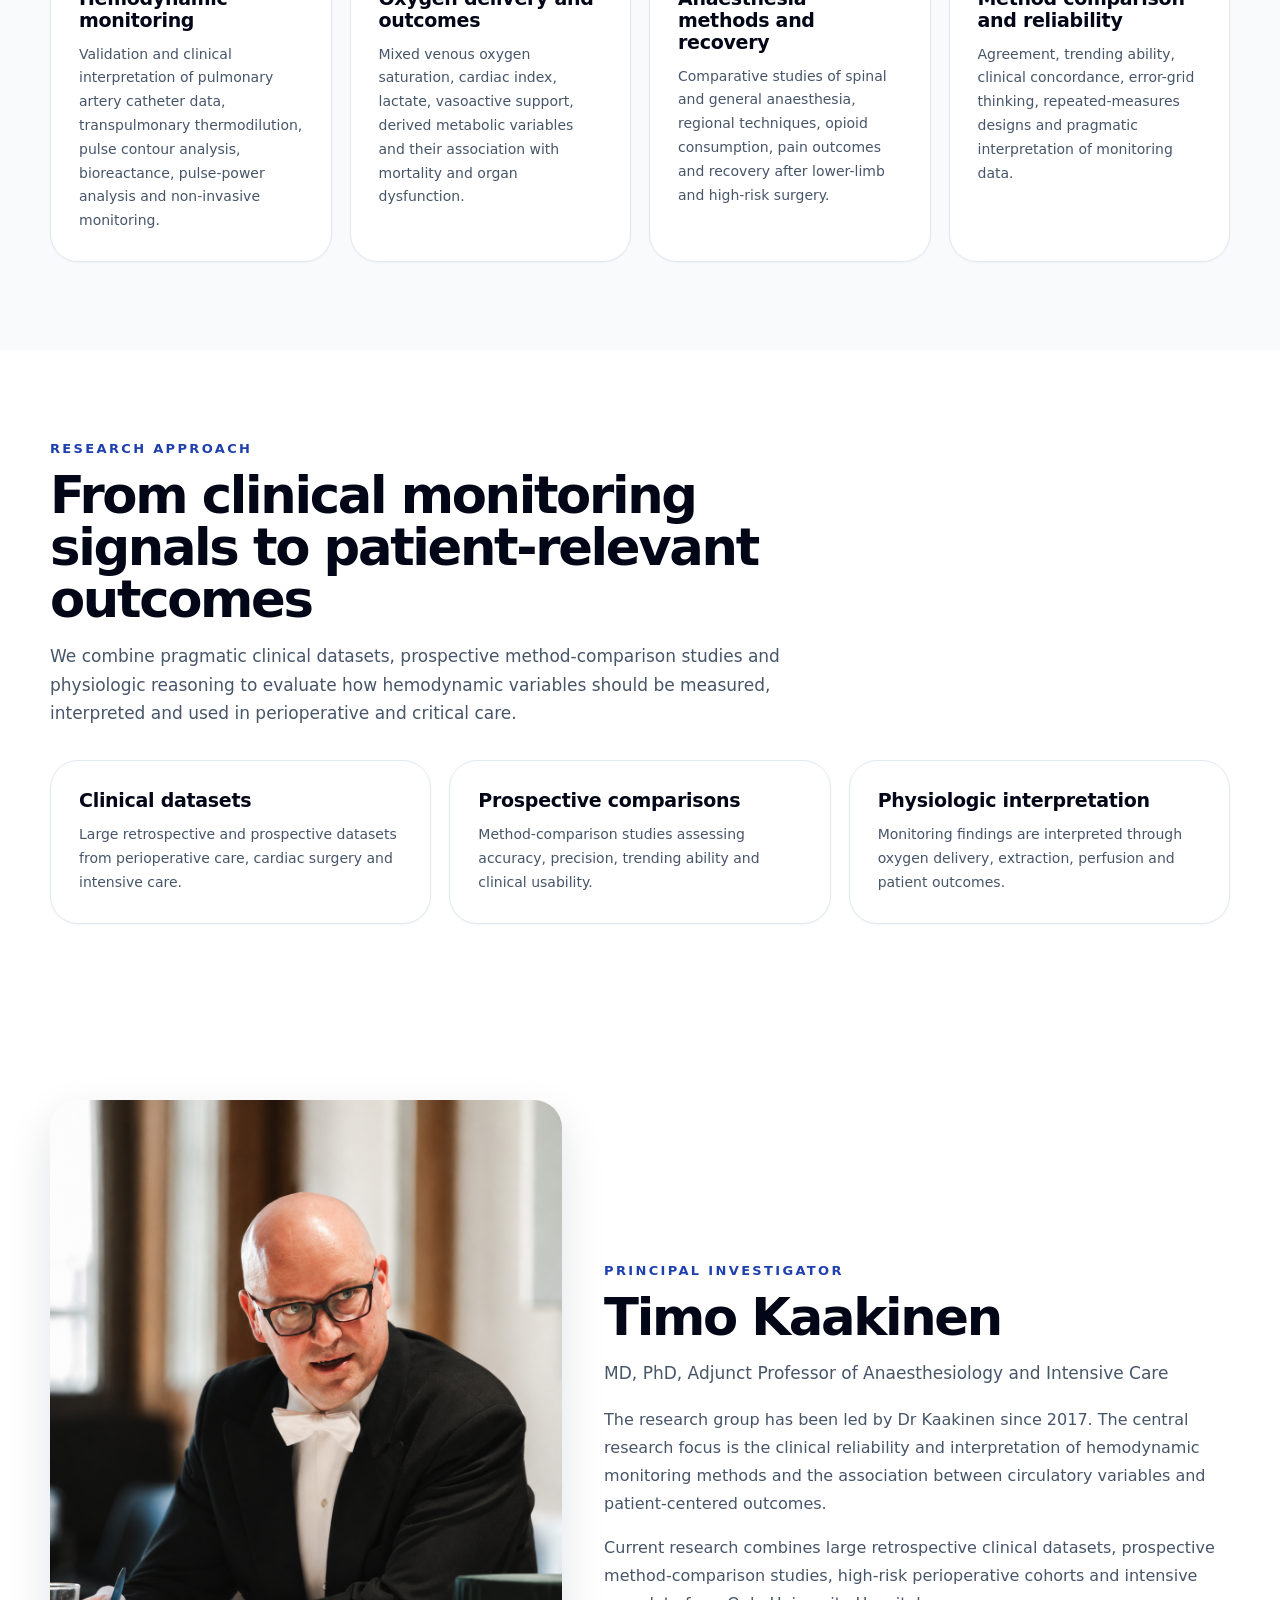
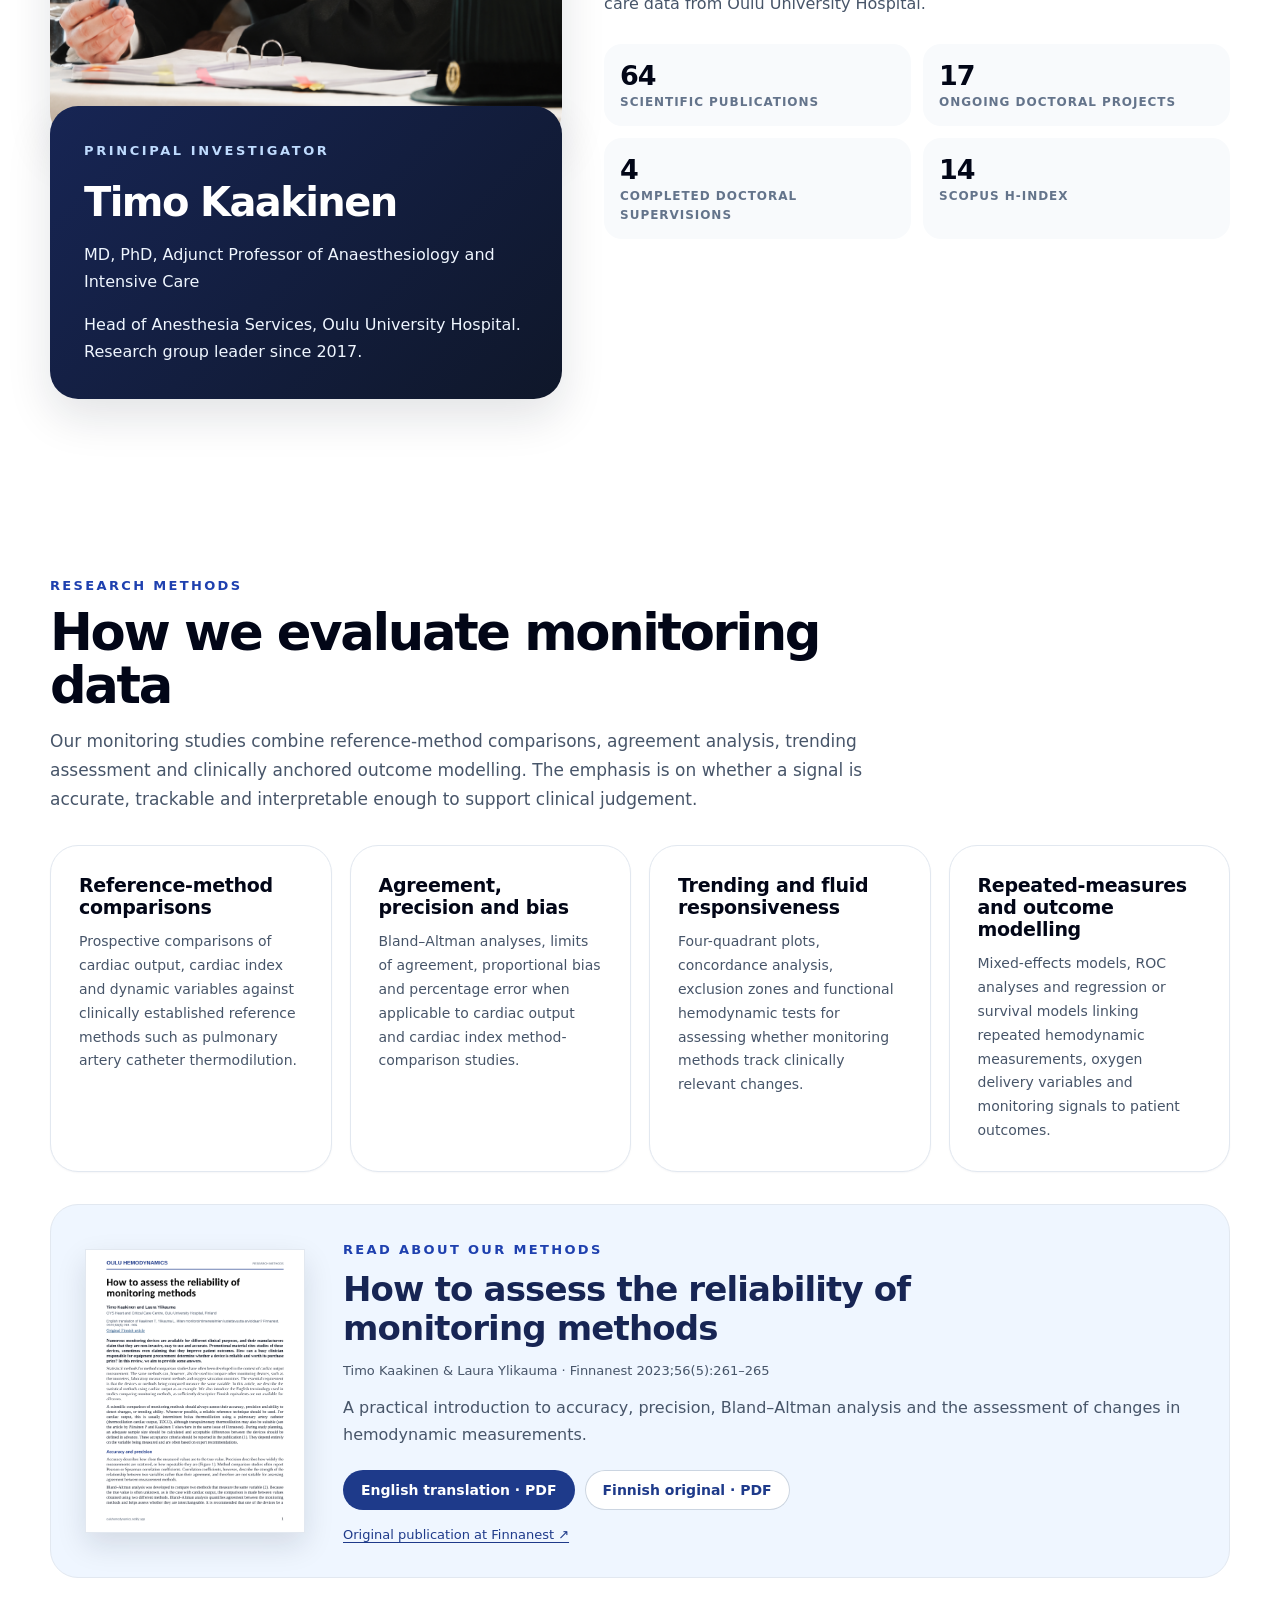
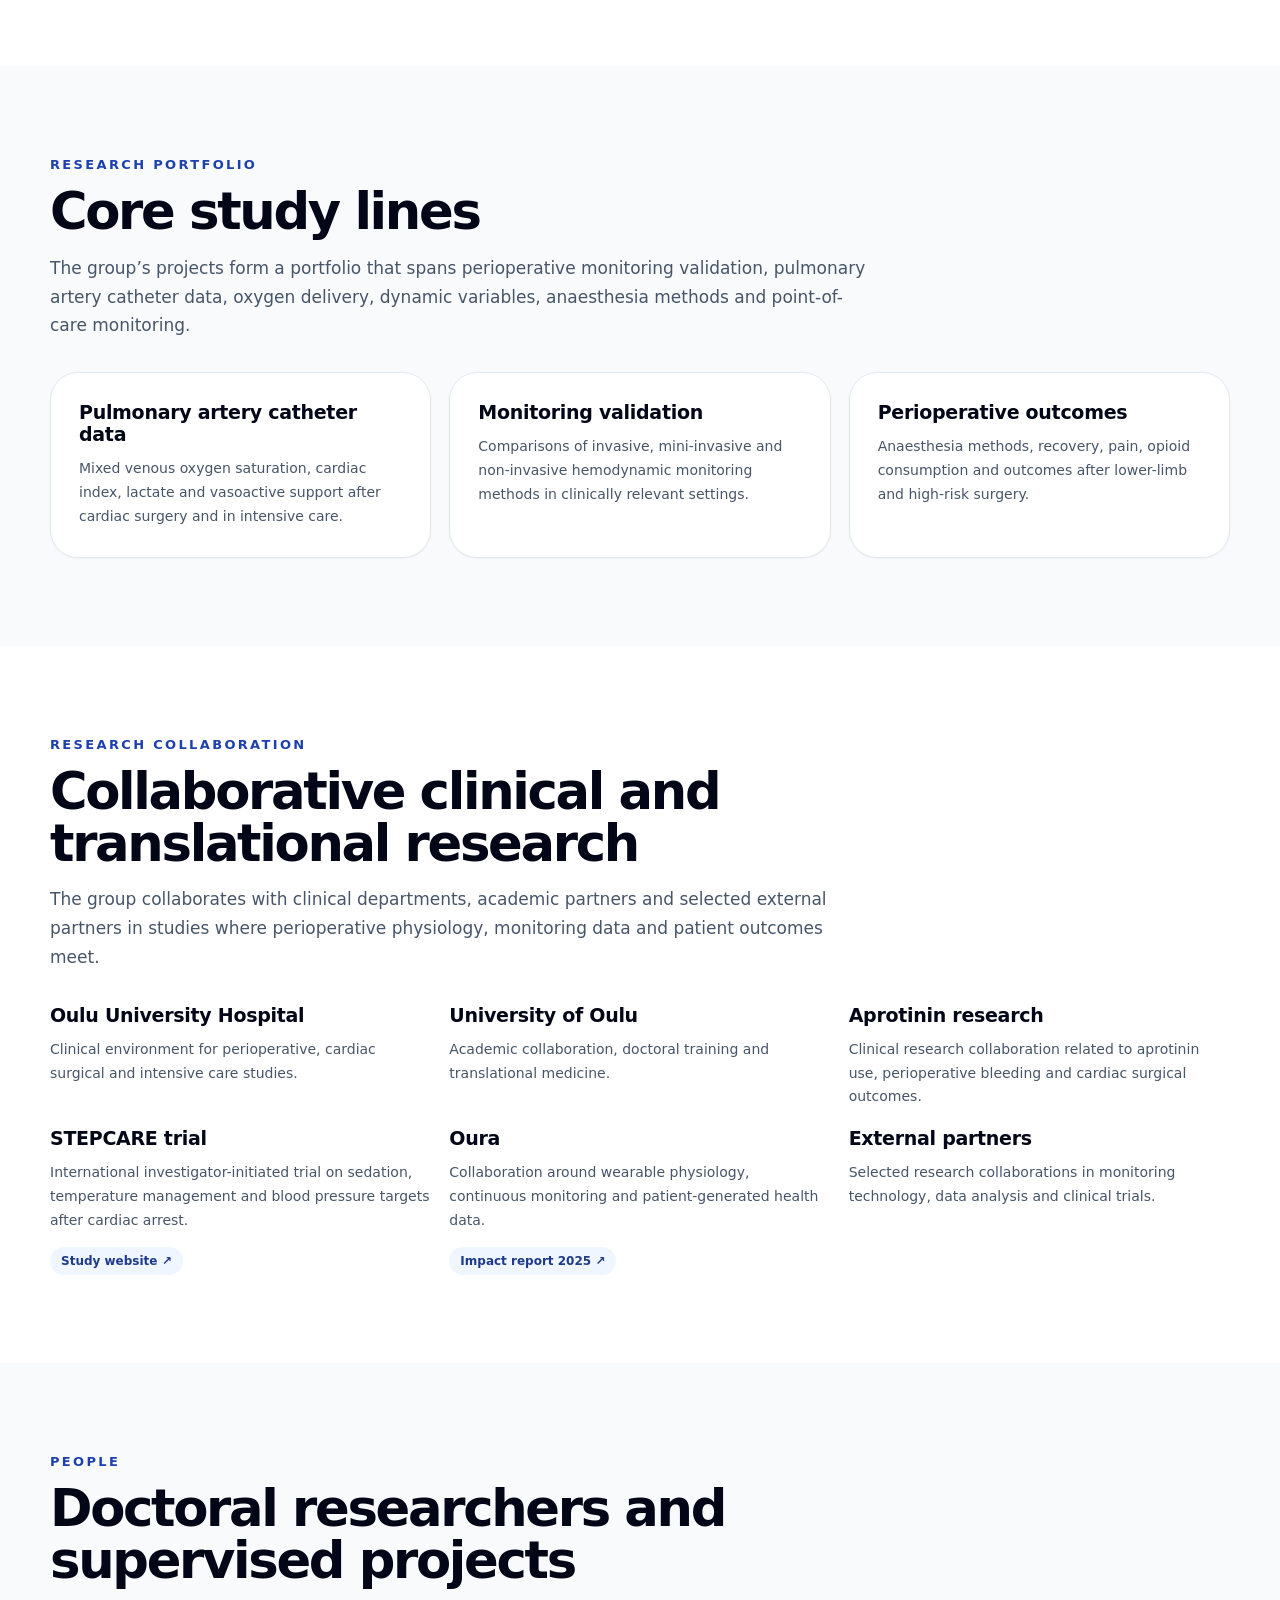
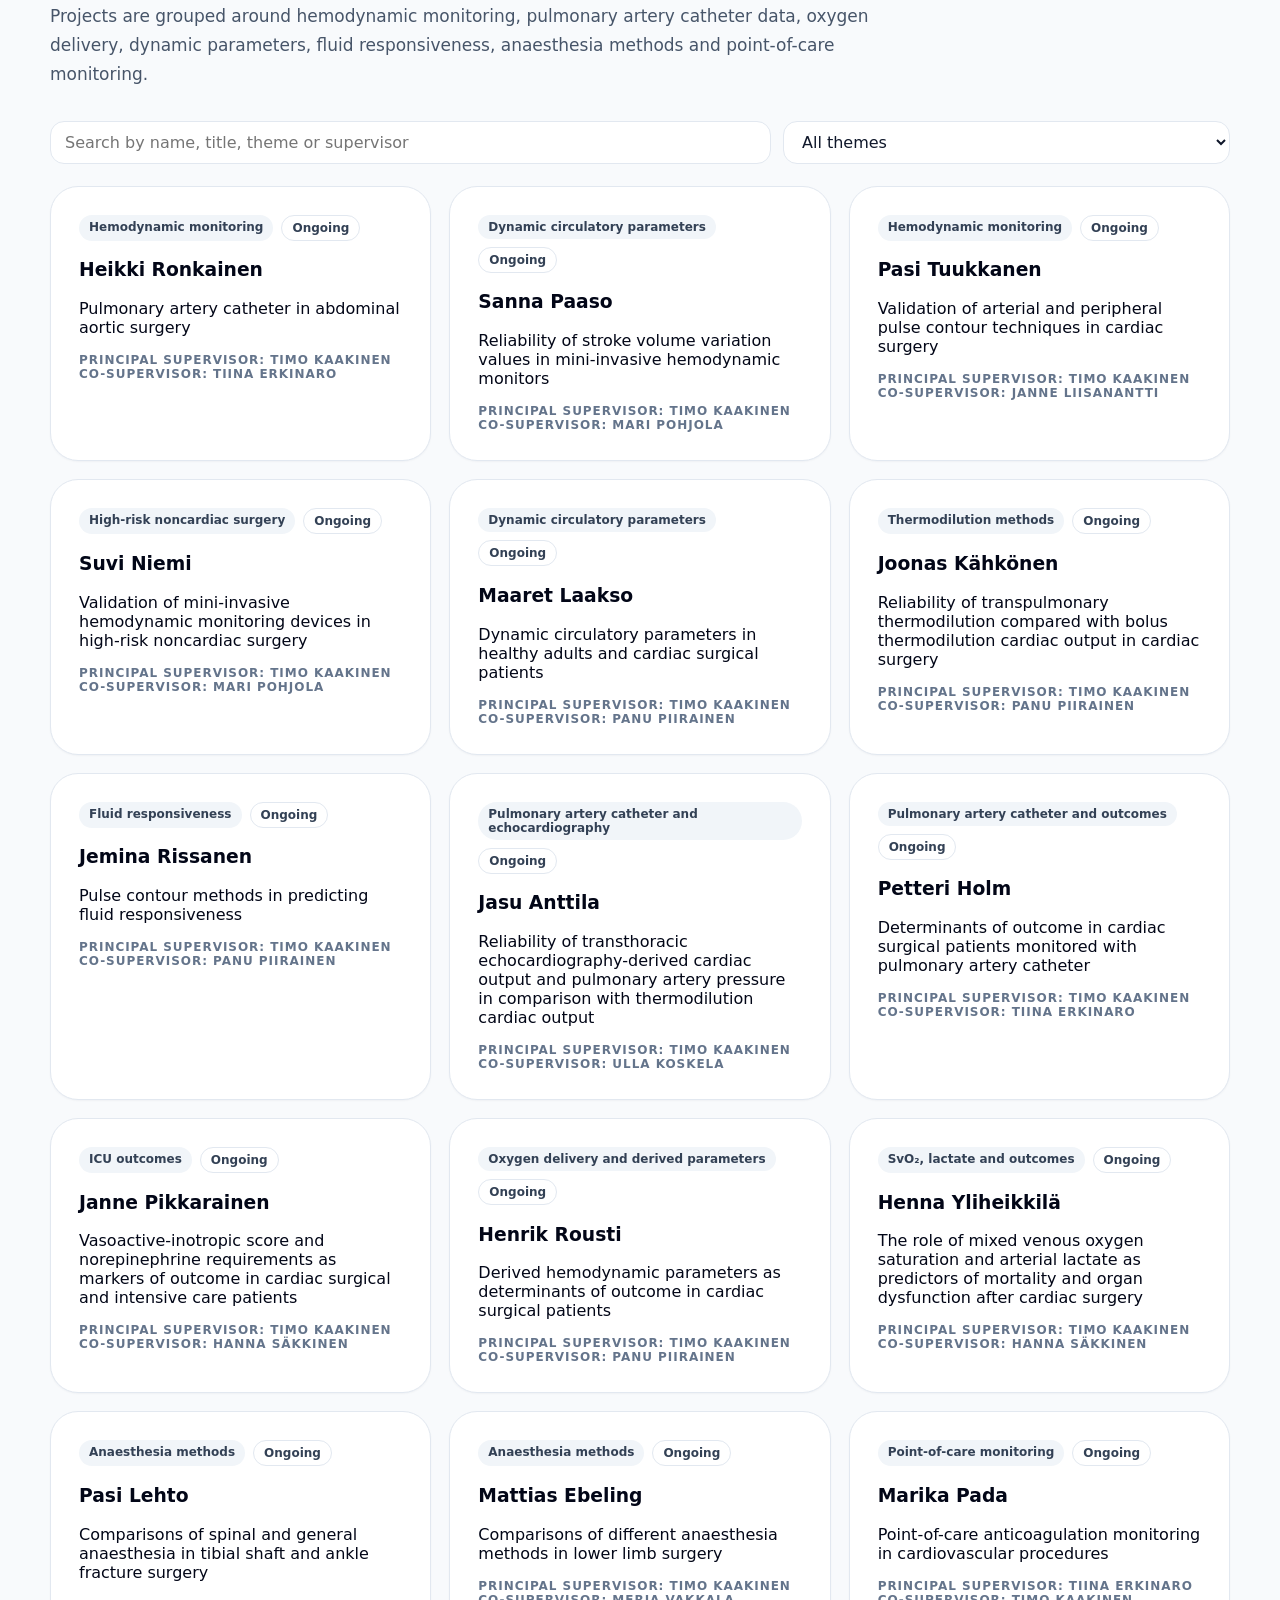
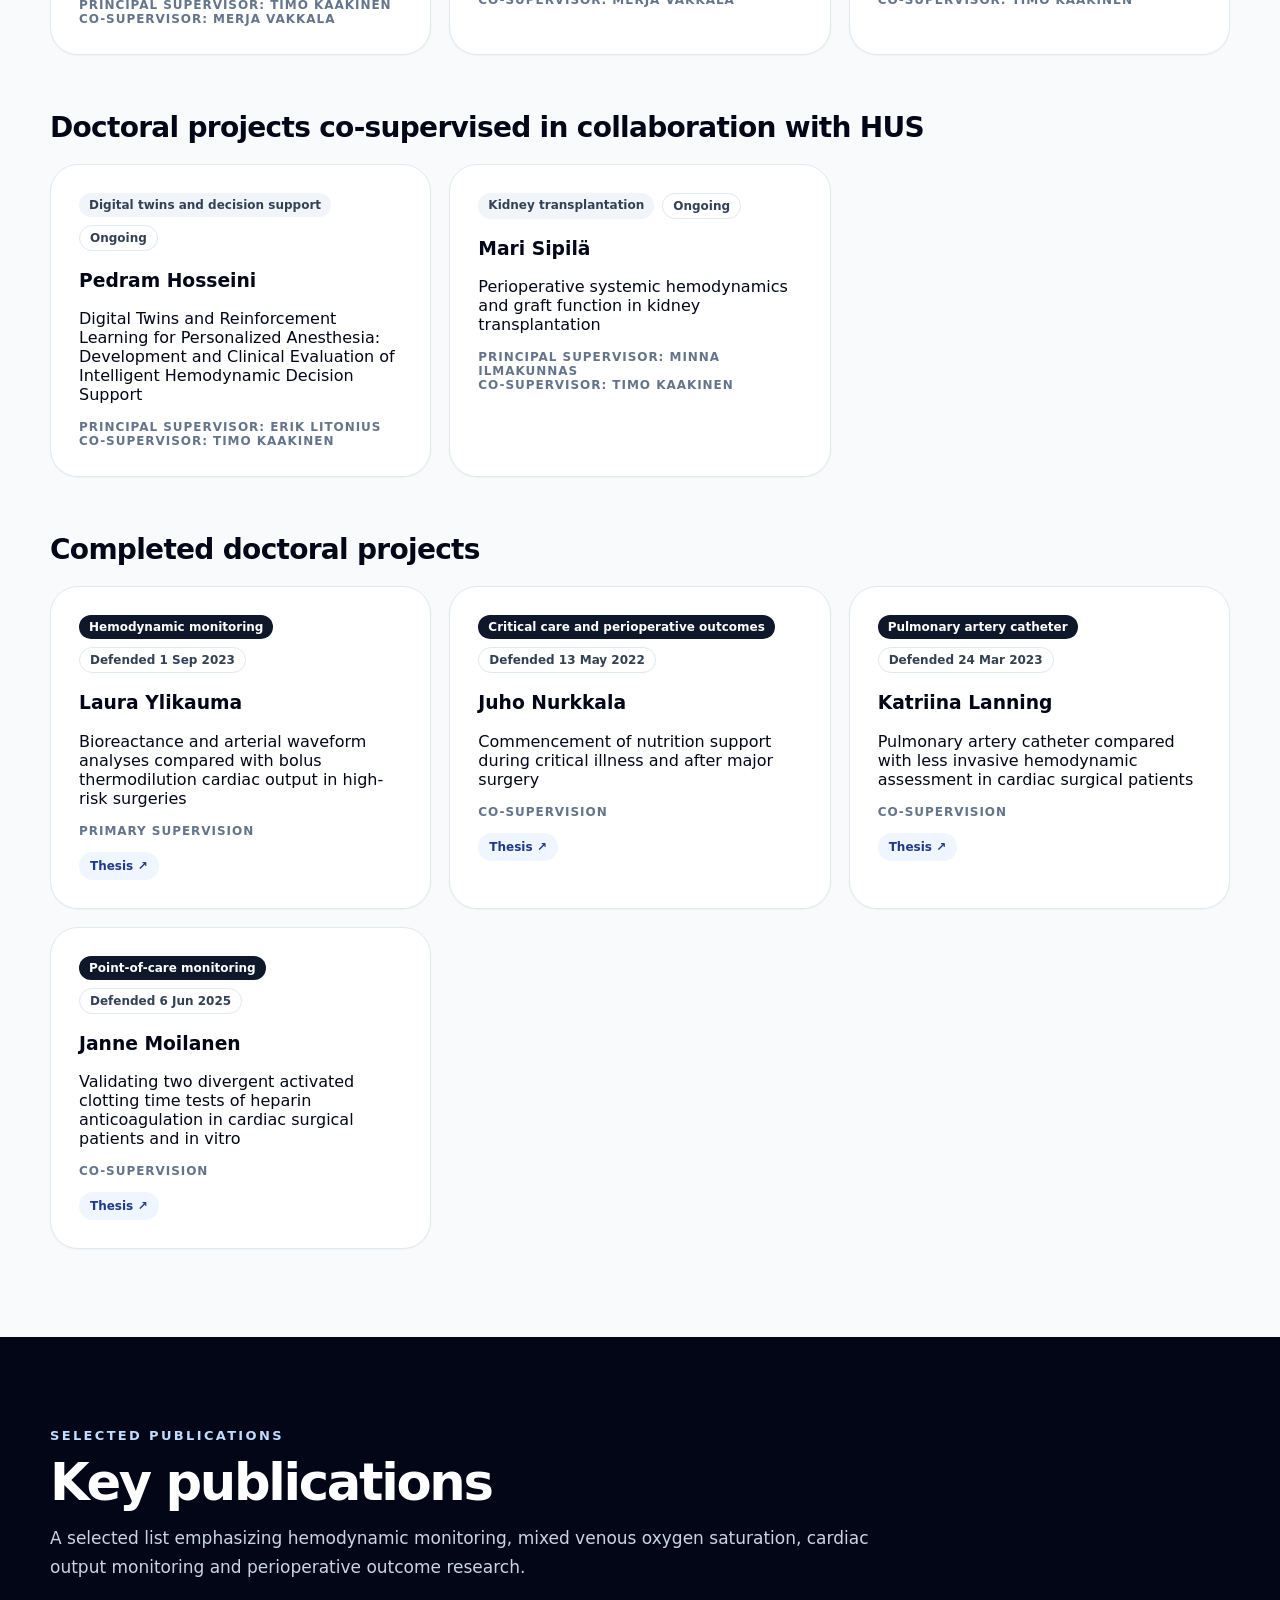
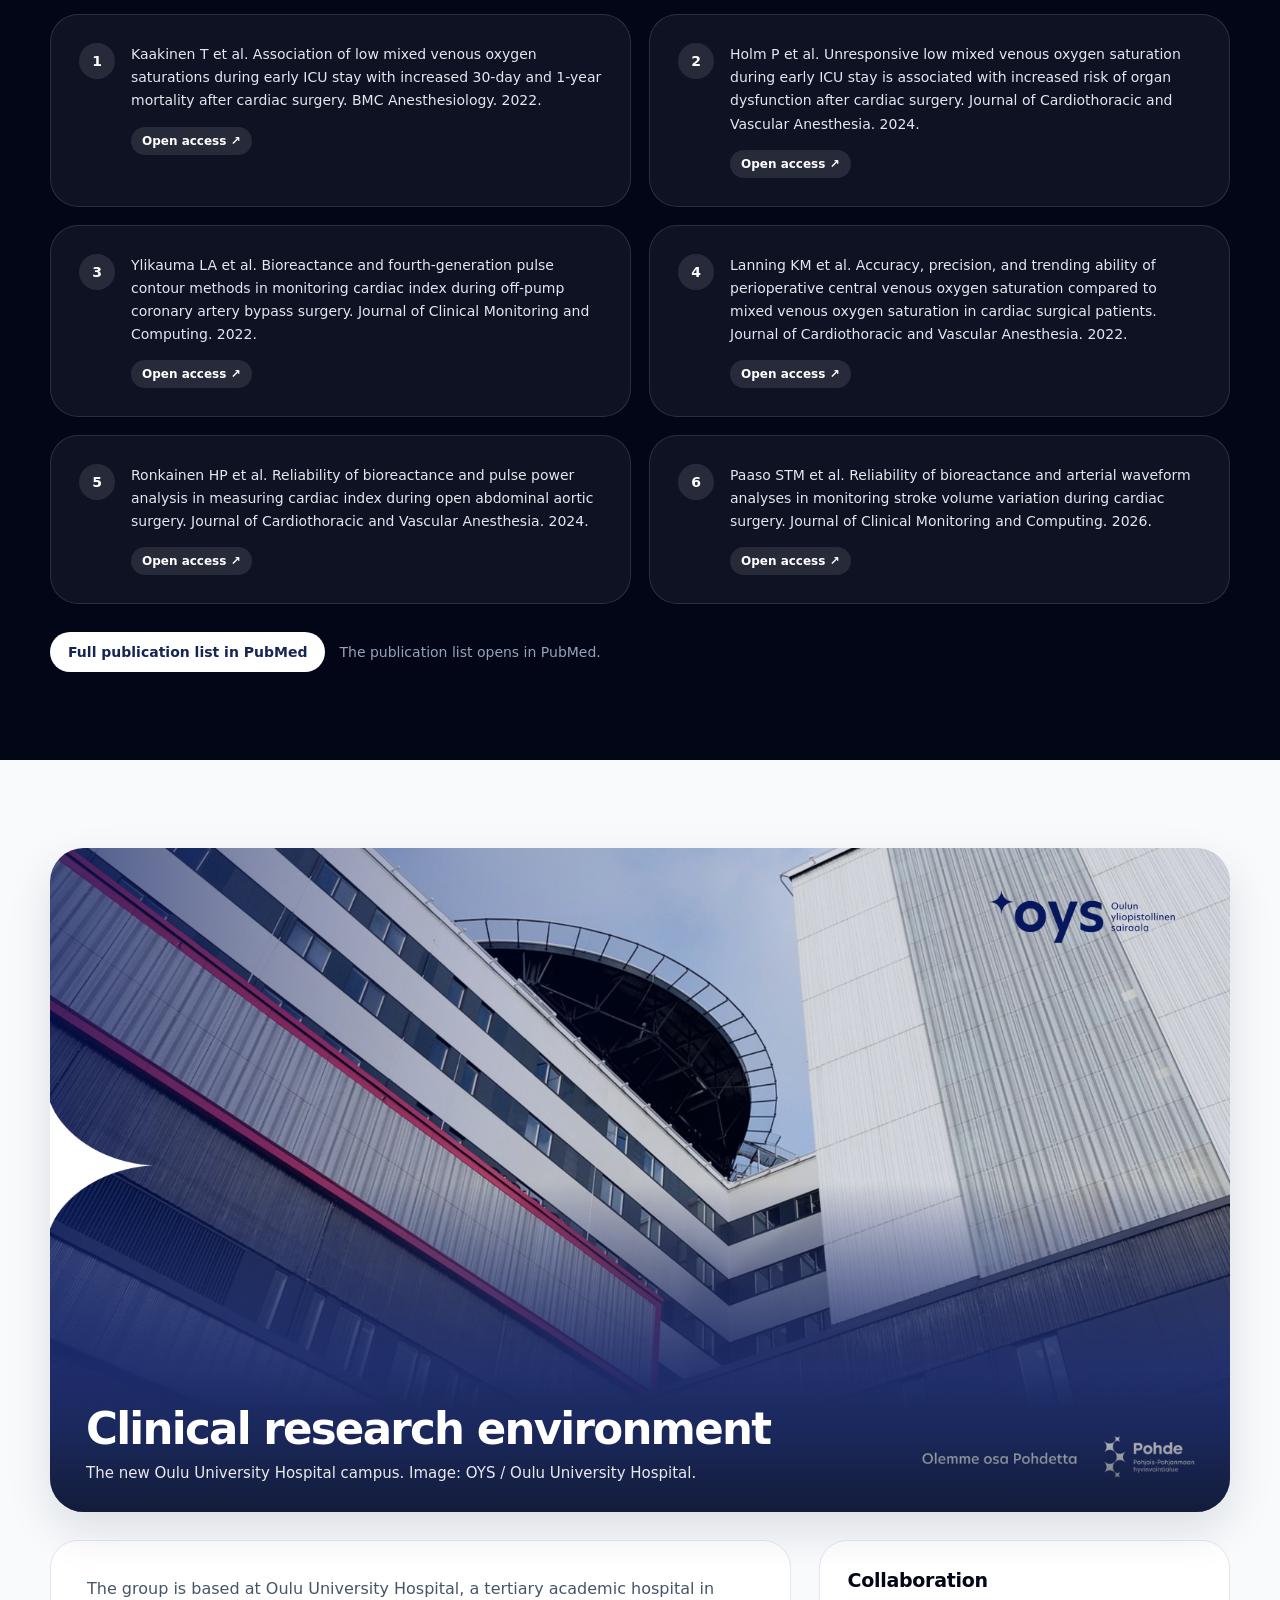
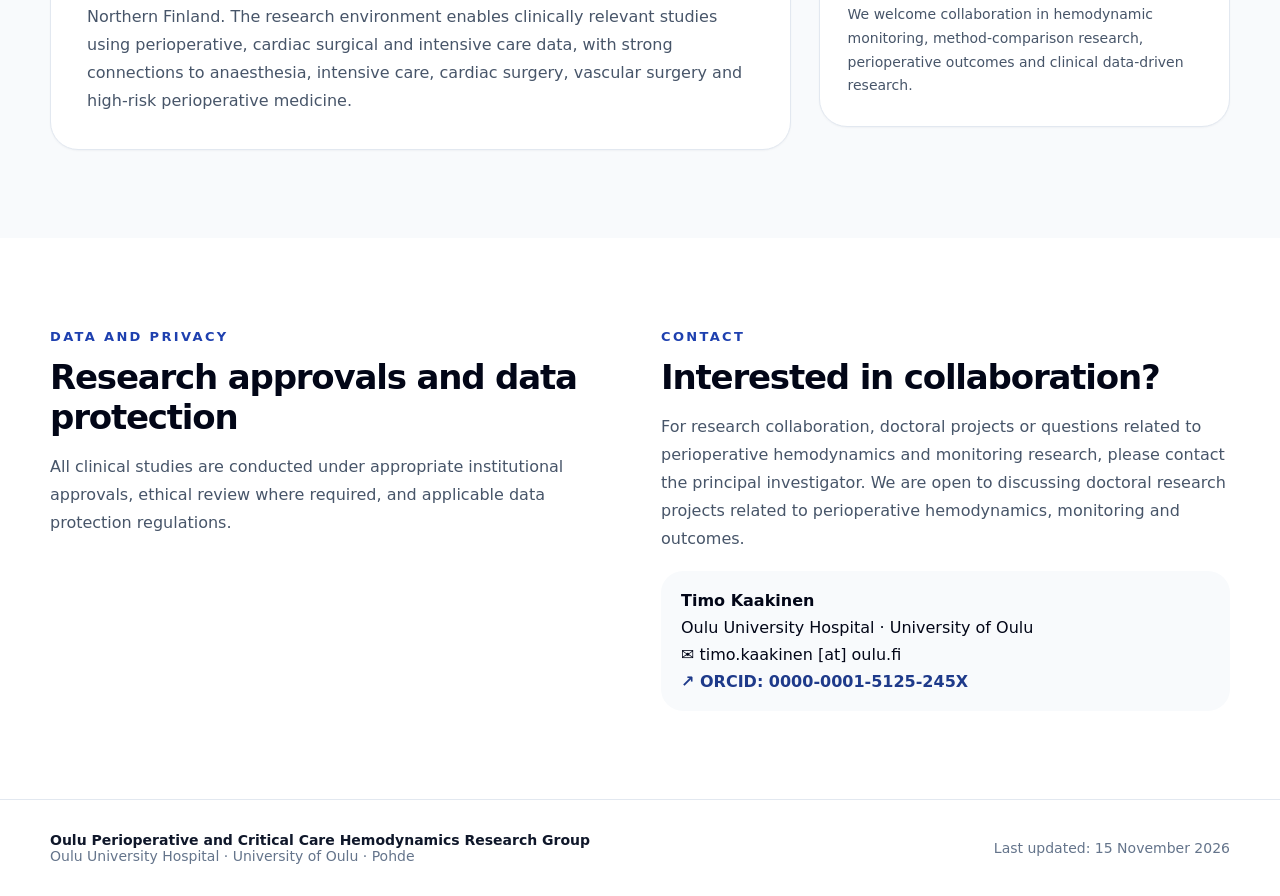
==== commit d8c297d8: "Add files via upload Pieniä päivityksiä" ====
--- a/index.html
+++ b/index.html
@@ -26,7 +26,7 @@
   <meta name="twitter:description" content="Research on hemodynamic monitoring, oxygen delivery and patient outcomes in perioperative and critical care at Oulu University Hospital." />
   <meta name="twitter:image" content="https://ouluhemodynamics.netlify.app/images/oulu-hemodynamics-social-20261117.png" />
   <meta name="twitter:image:alt" content="Oulu Hemodynamics. Perioperative &amp; Critical Care Research. Oulu University Hospital and University of Oulu." />
-  <link rel="stylesheet" href="styles.css?v=20261117-methods" />
+  <link rel="stylesheet" href="styles.css?v=20261117-outreach" />
 </head>
 <body>
   <header class="site-header">
@@ -73,7 +73,9 @@
           <div class="hero-actions">
             <a class="button button-light" href="#research" data-i18n="exploreResearch">Explore research</a>
             <a class="button button-outline" href="#people" data-i18n="meetGroup">Meet the group</a>
-          </div>
+            <a class="button button-invite" href="#research-contact" data-i18n="researchWithUs">Research with us</a>
+          </div>
+          <p class="hero-invitation" data-i18n="heroInvitation">Interested in a doctoral project or research collaboration? Get in touch.</p>
         </div>
 
         <aside class="hero-card" aria-label="Research group summary">
@@ -102,6 +104,18 @@
       </div>
     </section>
 
+    <aside class="guide-spotlight" aria-labelledby="guideSpotlightTitle">
+      <div class="container guide-spotlight-inner">
+        <img class="guide-spotlight-preview" src="images/monitoring-methods-preview.png" alt="" width="600" height="776" loading="lazy" />
+        <div class="guide-spotlight-copy">
+          <span class="eyebrow" data-i18n="guideSpotlightEyebrow">Practical guide · Finnish &amp; English</span>
+          <h2 id="guideSpotlightTitle" data-i18n="guideSpotlightTitle">How reliable is your hemodynamic monitor?</h2>
+          <p data-i18n="guideSpotlightText">Explore our practical guide to evaluating monitoring methods.</p>
+        </div>
+        <a class="button guide-spotlight-link" href="#monitoring-guide" data-i18n="guideSpotlightLink">Read the guide</a>
+      </div>
+    </aside>
+
     <section id="research" class="section">
       <div class="container">
         <div class="section-title">
@@ -158,7 +172,7 @@
           <p data-i18n="methodsText">Methodology is a central part of the group’s work. We focus on whether a measurement is reliable enough for clinical use, not only on whether two variables are statistically associated.</p>
         </div>
         <div class="methods-grid" id="methodsGrid"></div>
-        <article class="methods-article" aria-labelledby="methodsArticleTitle">
+        <article class="methods-article" id="monitoring-guide" aria-labelledby="methodsArticleTitle">
           <div class="methods-article-preview">
             <img src="images/monitoring-methods-preview.png" alt="" width="600" height="776" loading="lazy" />
           </div>
@@ -263,7 +277,7 @@
           <h2 data-i18n="dataTitle">Research approvals and data protection</h2>
           <p data-i18n="dataText">All clinical studies are conducted under appropriate institutional approvals, ethical review where required, and applicable data protection regulations.</p>
         </div>
-        <div>
+        <div id="research-contact">
           <span class="eyebrow" data-i18n="contactEyebrow">Contact</span>
           <h2 data-i18n="contactTitle">Interested in collaboration?</h2>
           <p data-i18n="contactText">For research collaboration, doctoral projects or questions related to perioperative hemodynamics and monitoring research, please contact the principal investigator. We are open to discussing doctoral research projects related to perioperative hemodynamics, monitoring and outcomes.</p>
@@ -288,6 +302,6 @@
     </div>
   </footer>
 
-  <script src="script.js?v=20261117-methods"></script>
+  <script src="script.js?v=20261117-outreach"></script>
 </body>
 </html>
--- a/styles.css
+++ b/styles.css
@@ -56,6 +56,29 @@
 .button { display: inline-flex; align-items: center; justify-content: center; border-radius: 999px; padding: 12px 18px; font-size: 14px; font-weight: 900; }
 .button-light { color: var(--blue-950); background: white; }
 .button-outline { color: white; border: 1px solid rgba(255,255,255,.35); }
+.button-invite { color: var(--blue-950); background: var(--blue-100); }
+.hero-copy .hero-invitation { margin-top: 16px; font-size: 15px; line-height: 1.6; }
+.hero-actions a:focus-visible { outline: 3px solid white; outline-offset: 4px; }
+#research-contact, #monitoring-guide { scroll-margin-top: 140px; }
+.guide-spotlight { padding: 26px 0; border-bottom: 1px solid var(--slate-200); background: var(--blue-50); }
+.guide-spotlight-inner { display: grid; grid-template-columns: 80px minmax(0, 1fr) auto; align-items: center; gap: 24px; }
+.guide-spotlight-preview { display: block; width: 80px; height: auto; border: 1px solid var(--slate-200); box-shadow: 0 5px 15px rgba(15,23,42,.1); }
+.guide-spotlight-copy .eyebrow { font-size: 11px; letter-spacing: .12em; }
+.guide-spotlight h2 { margin: 7px 0 0; color: var(--blue-950); font-size: clamp(22px, 2.5vw, 29px); line-height: 1.2; letter-spacing: -.025em; }
+.guide-spotlight p { margin: 8px 0 0; color: var(--slate-600); font-size: 14px; line-height: 1.6; }
+.guide-spotlight-link { color: white; background: var(--blue-900); text-align: center; }
+.guide-spotlight-link:hover { background: var(--blue-800); }
+.guide-spotlight-link:focus-visible { outline: 3px solid var(--blue-700); outline-offset: 4px; }
+@media (max-width: 920px) {
+  .guide-spotlight-inner { grid-template-columns: 70px minmax(0, 1fr); gap: 14px 20px; }
+  .guide-spotlight-preview { width: 70px; }
+  .guide-spotlight-link { grid-column: 2; justify-self: start; }
+}
+@media (max-width: 560px) {
+  .guide-spotlight-inner { grid-template-columns: 1fr; gap: 16px; }
+  .guide-spotlight-preview { width: 64px; }
+  .guide-spotlight-link { grid-column: 1; }
+}
 .hero-card, .card, .project-card, .publication-card, .theme-card, .approach-card, .method-card, .portfolio-card { border: 1px solid var(--slate-200); border-radius: 28px; padding: 28px; background: white; box-shadow: 0 1px 2px rgba(15,23,42,0.04); }
 .hero-card { background: rgba(255,255,255,.95); }
 .logos { display: grid; grid-template-columns: 1fr 1fr; gap: 12px; }
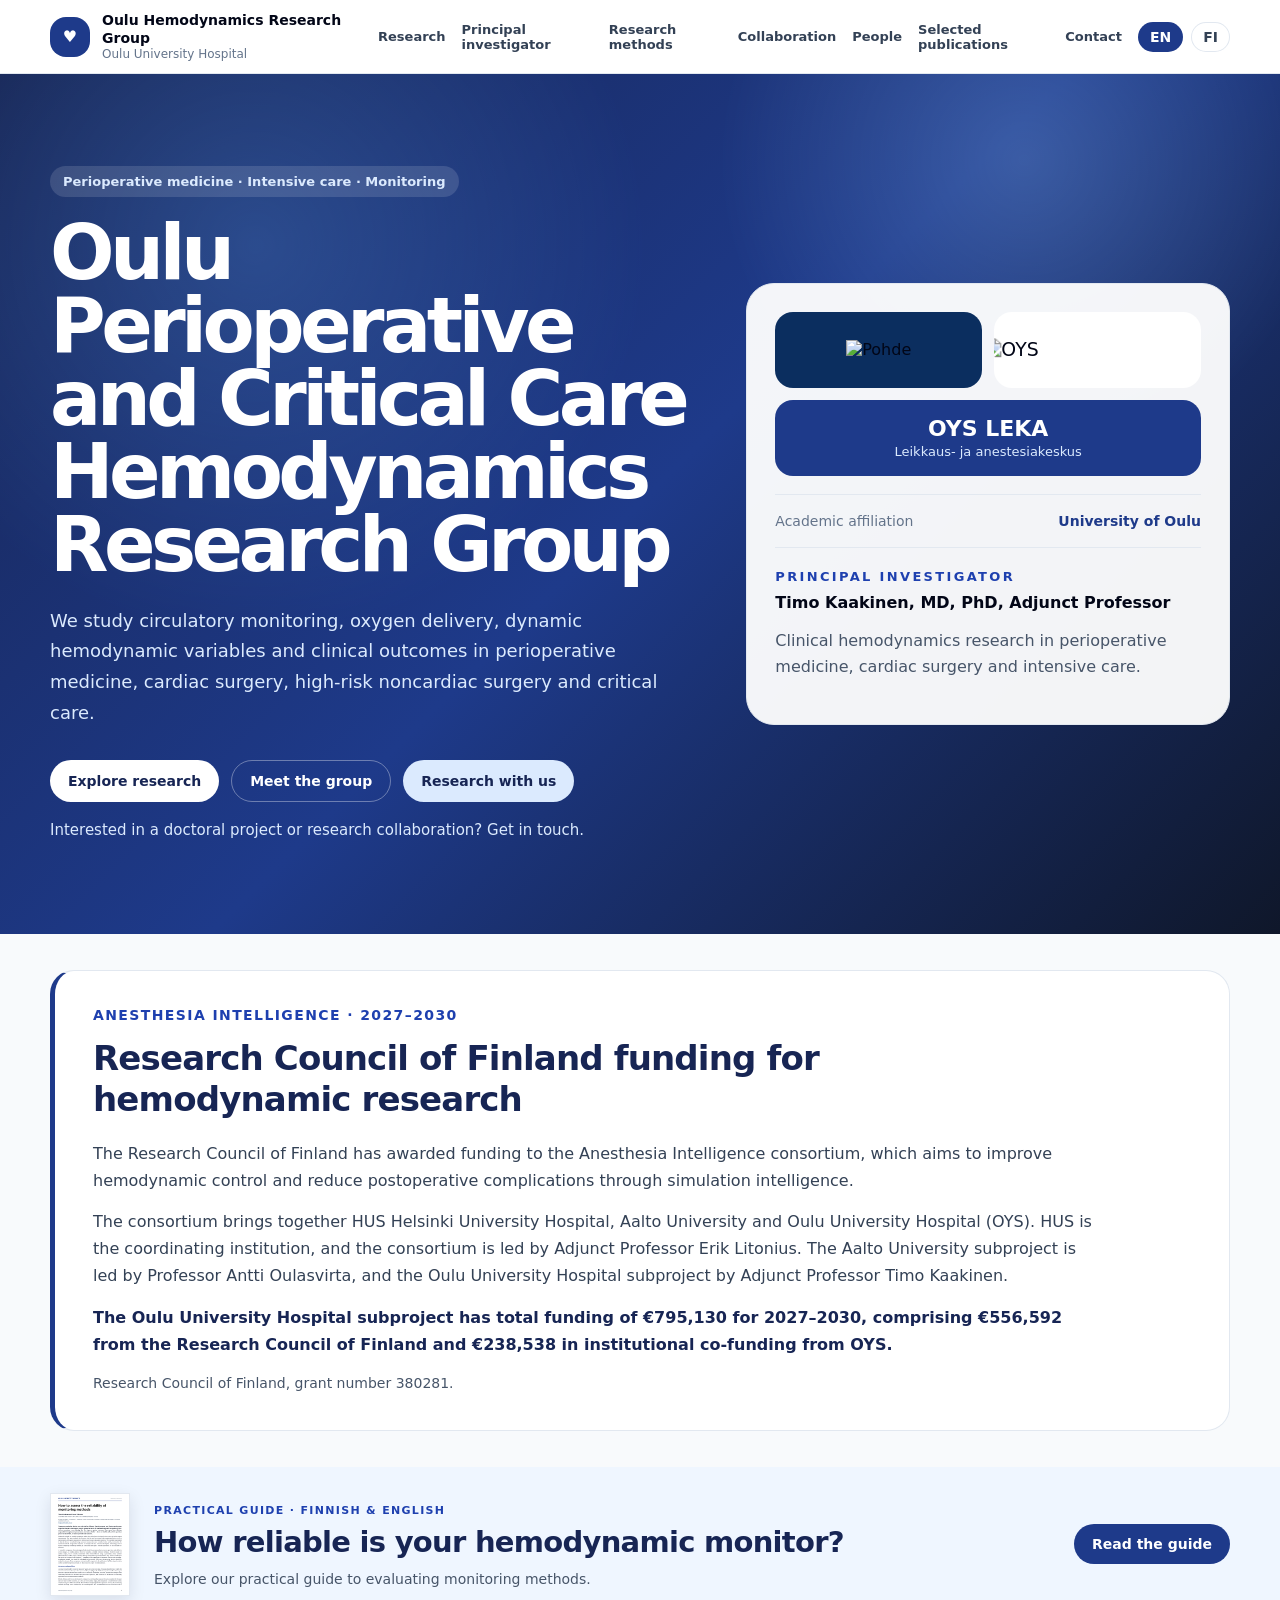
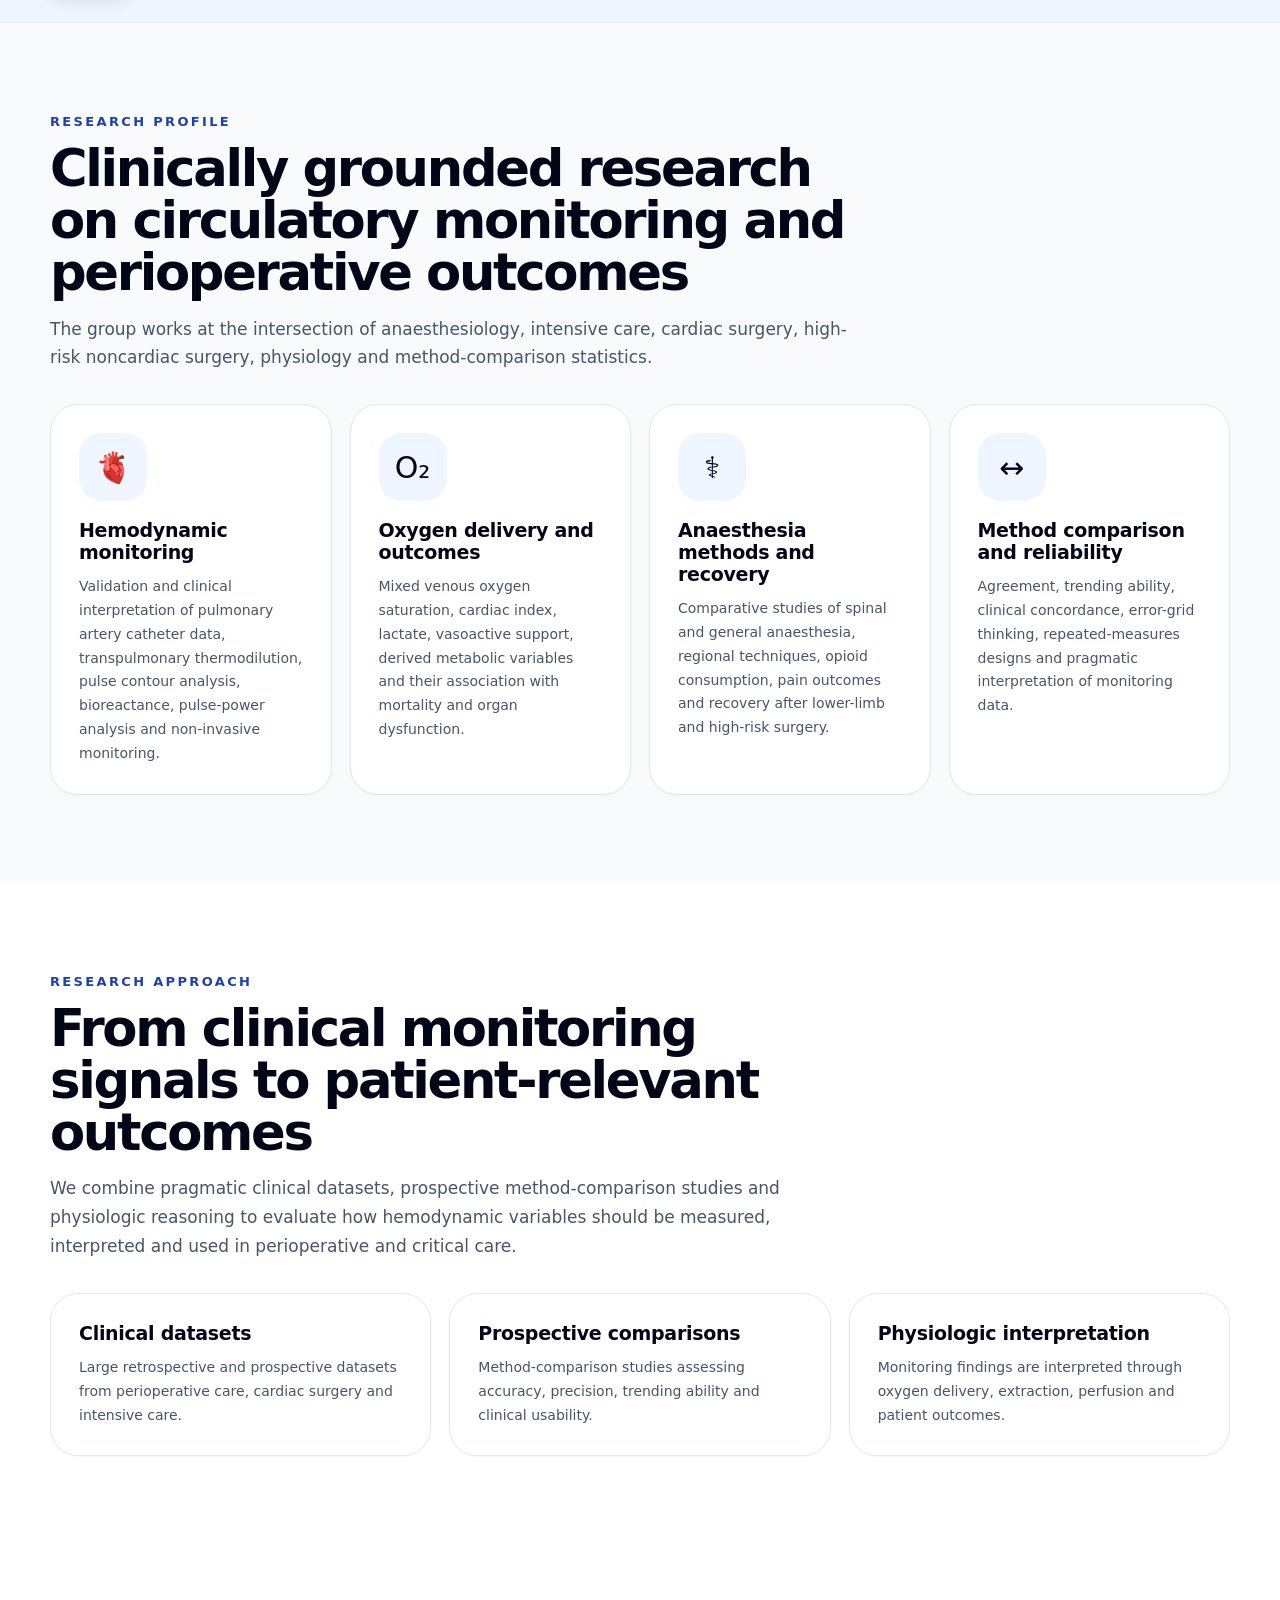
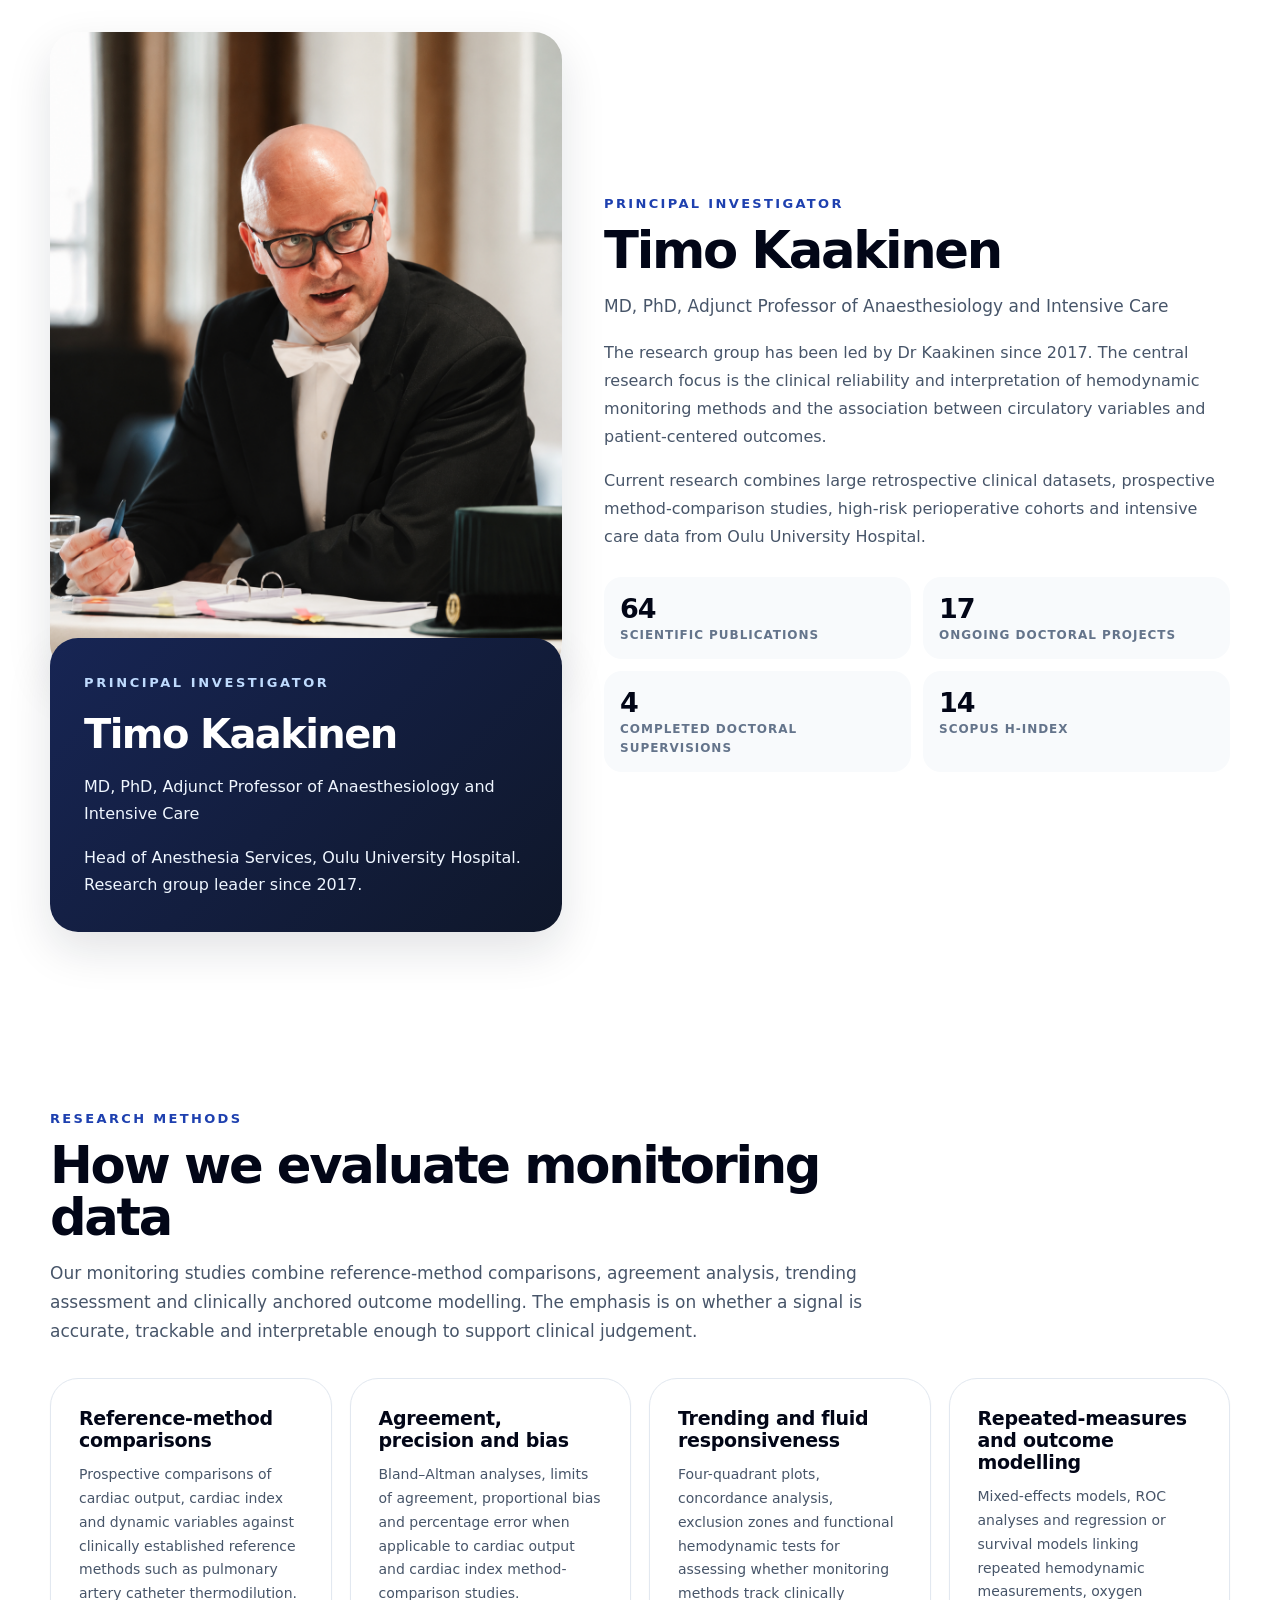
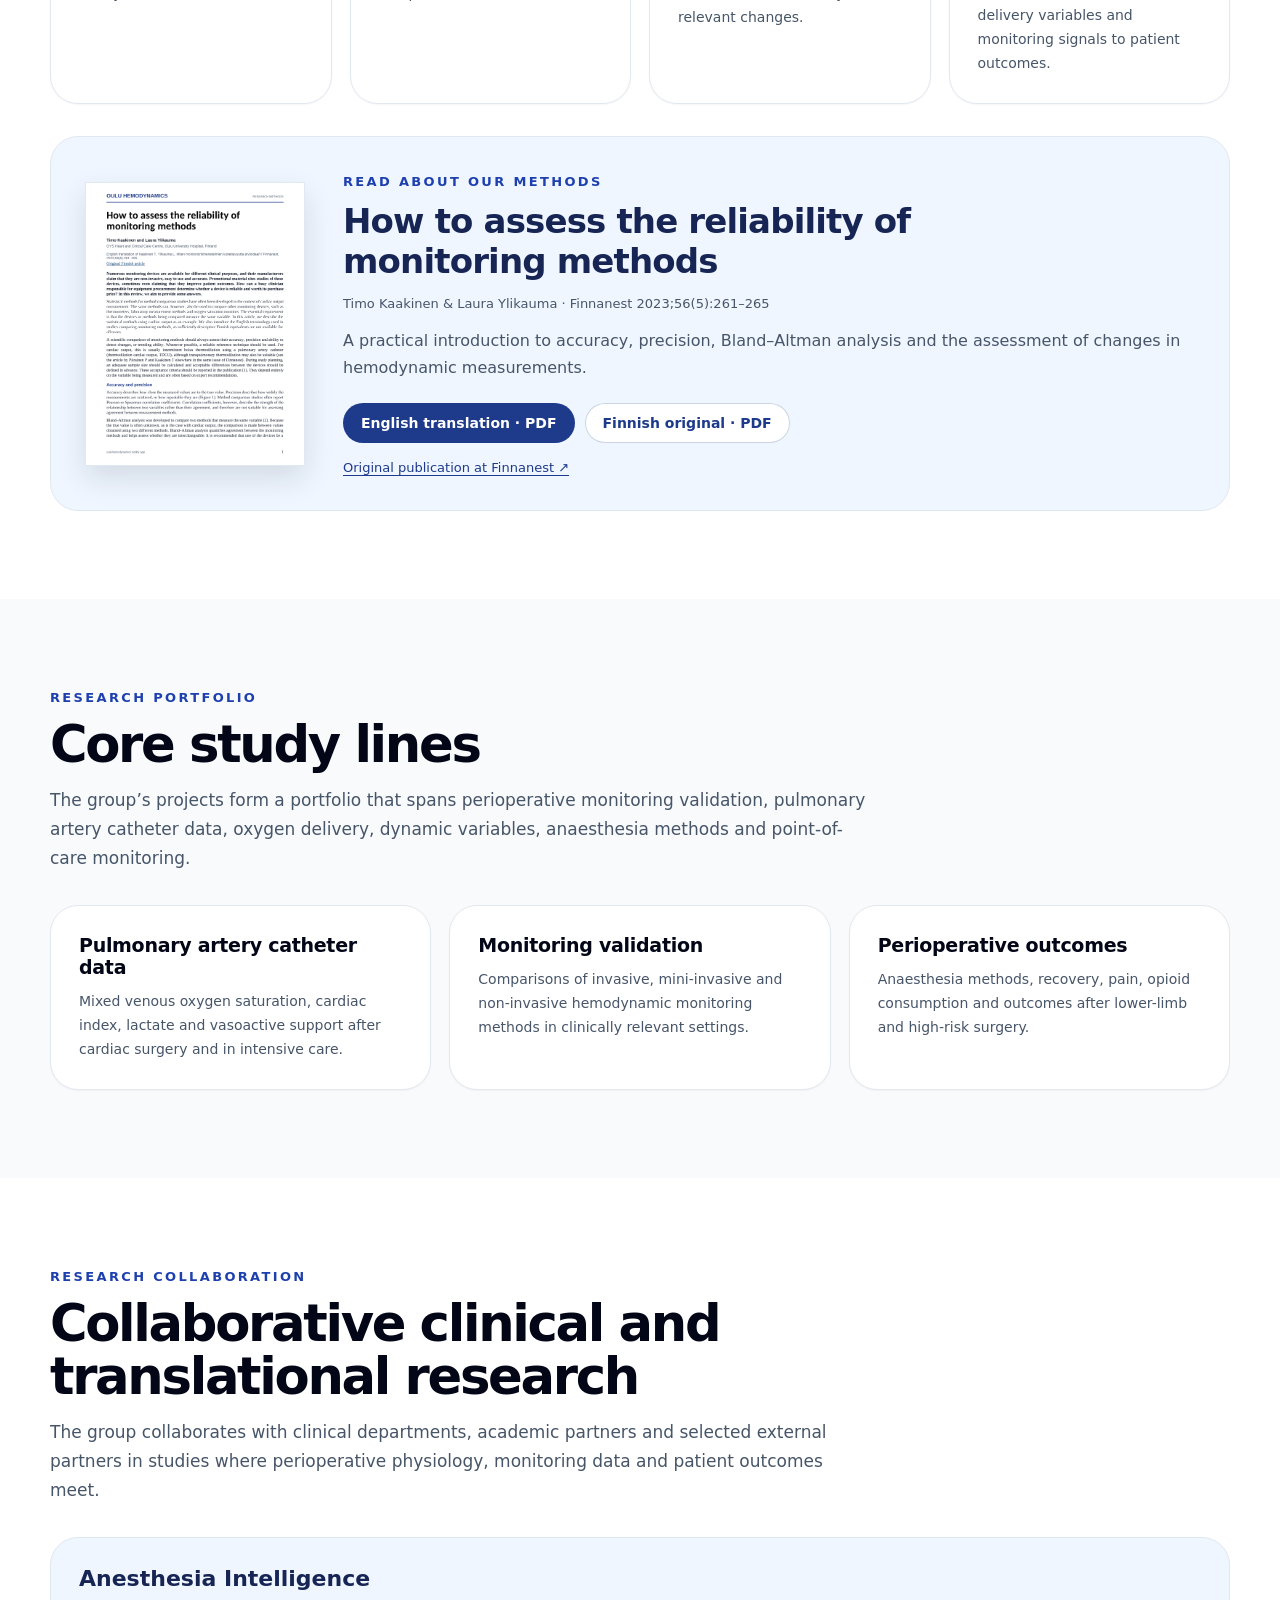
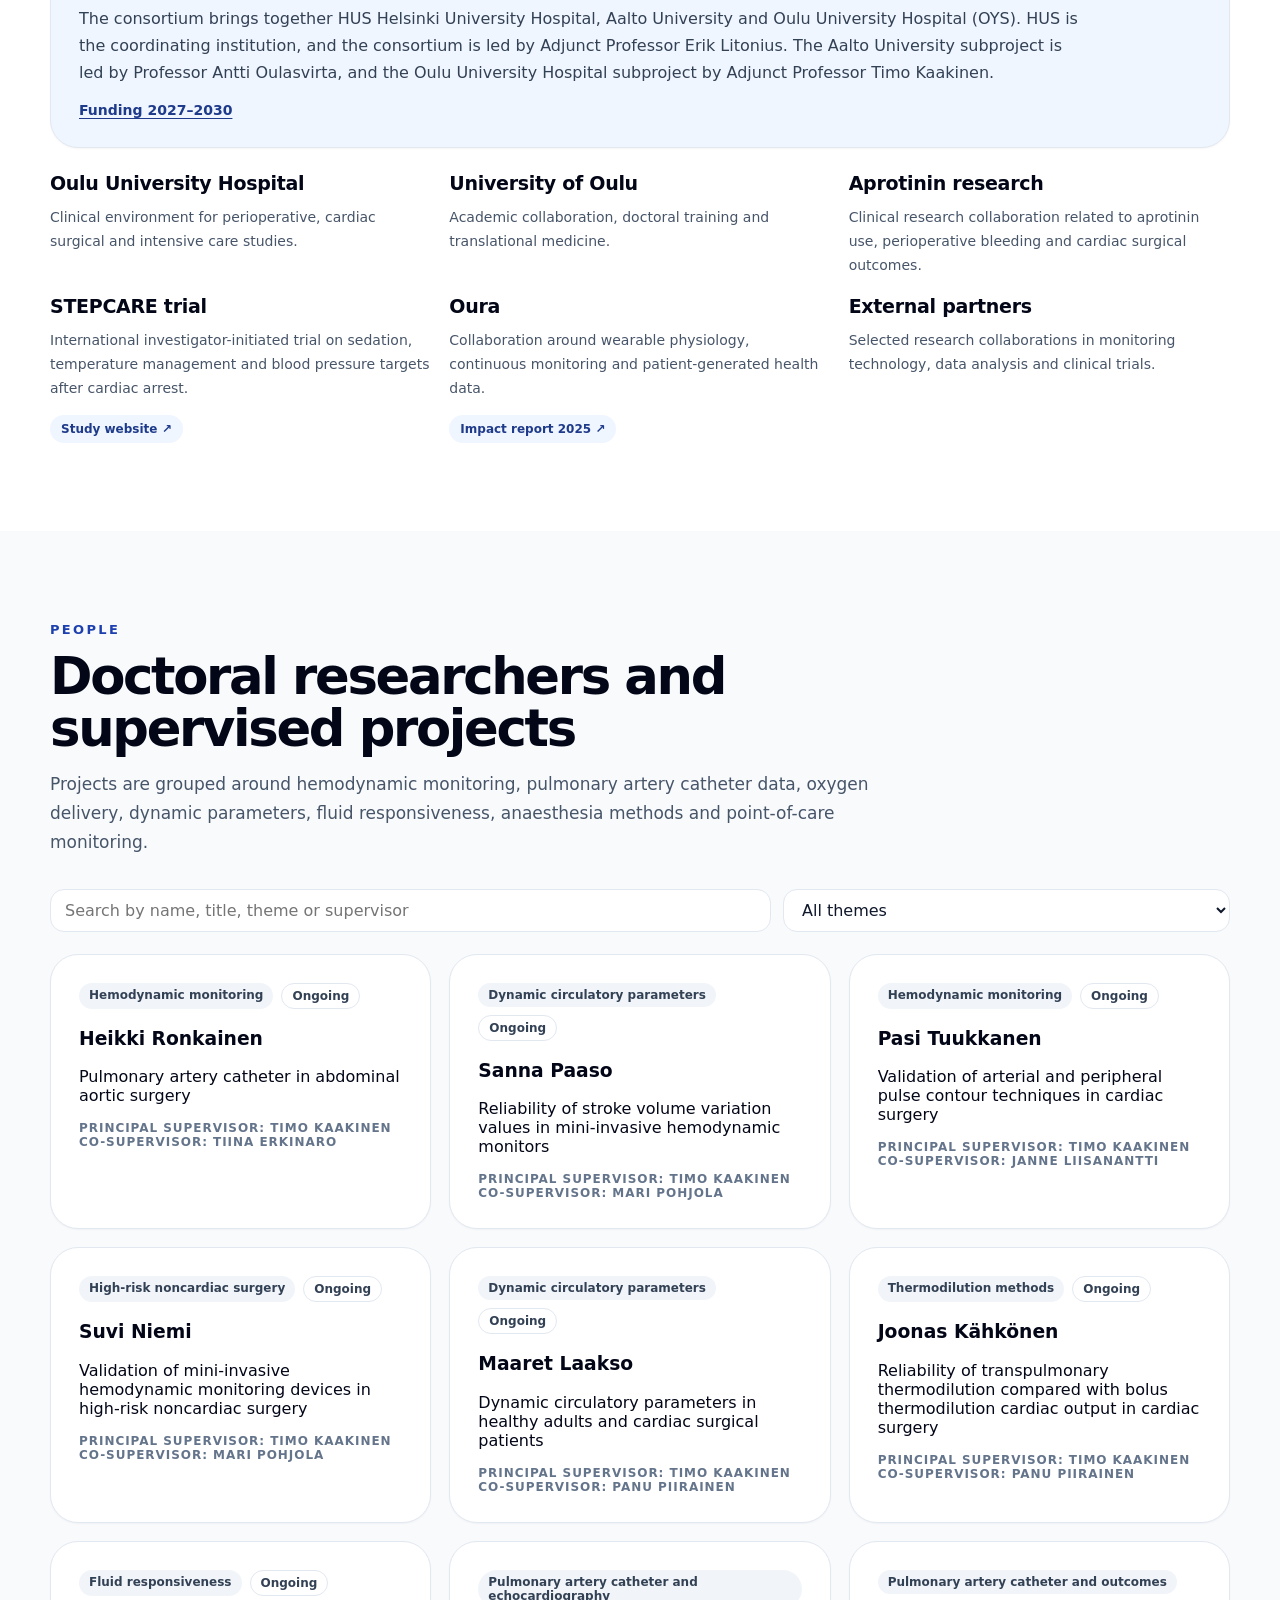
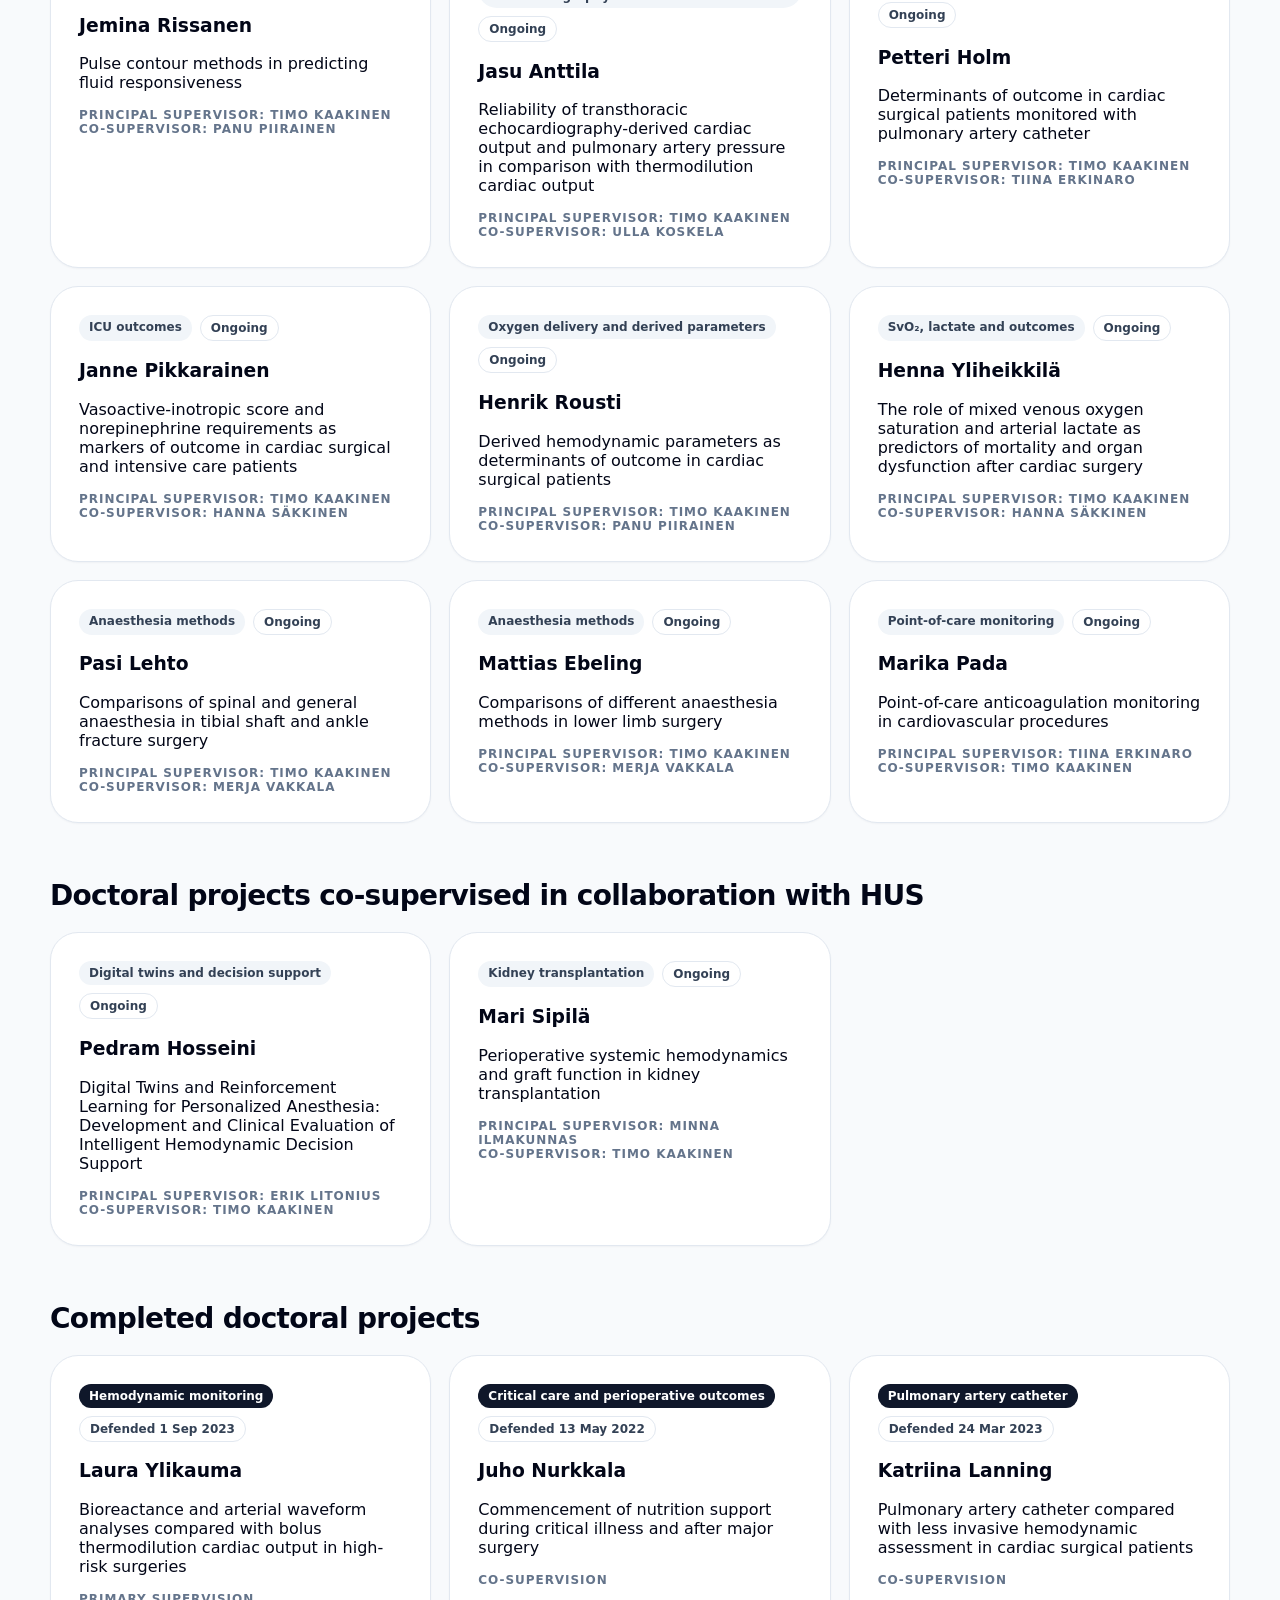
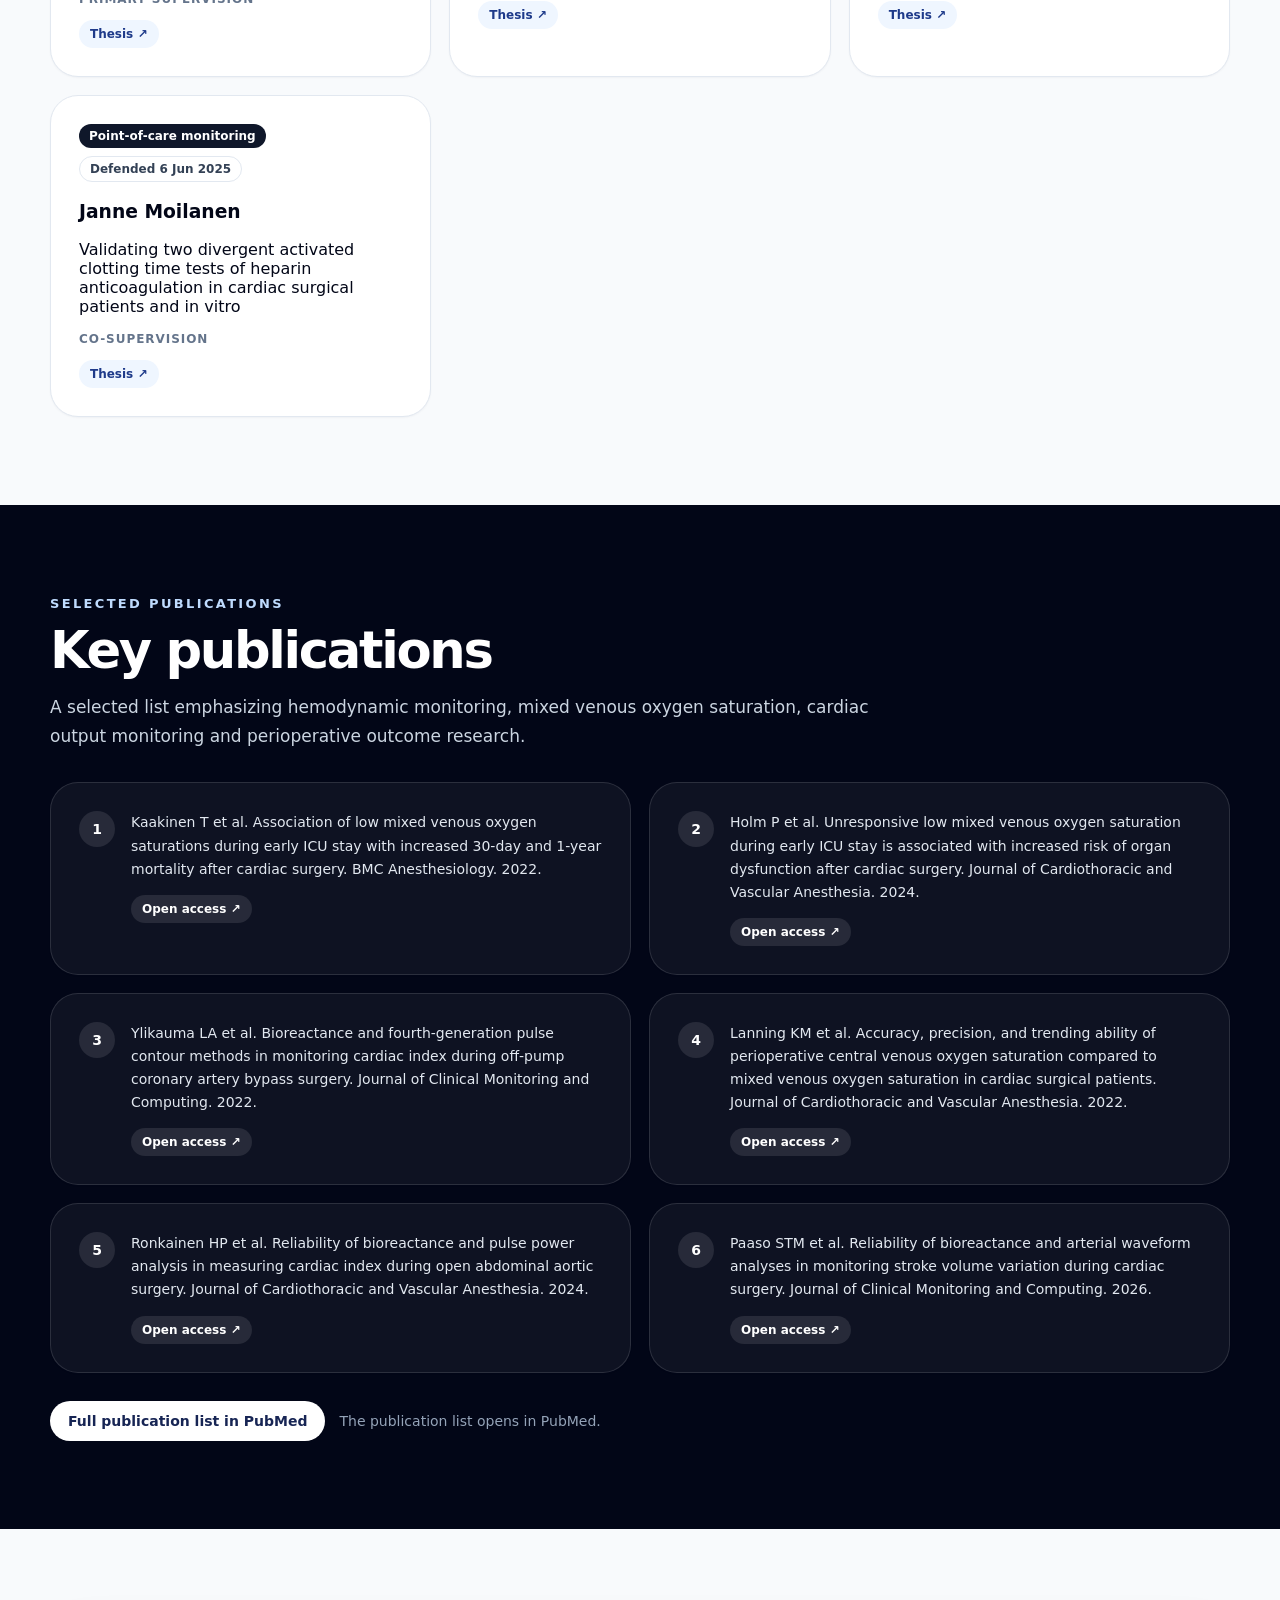
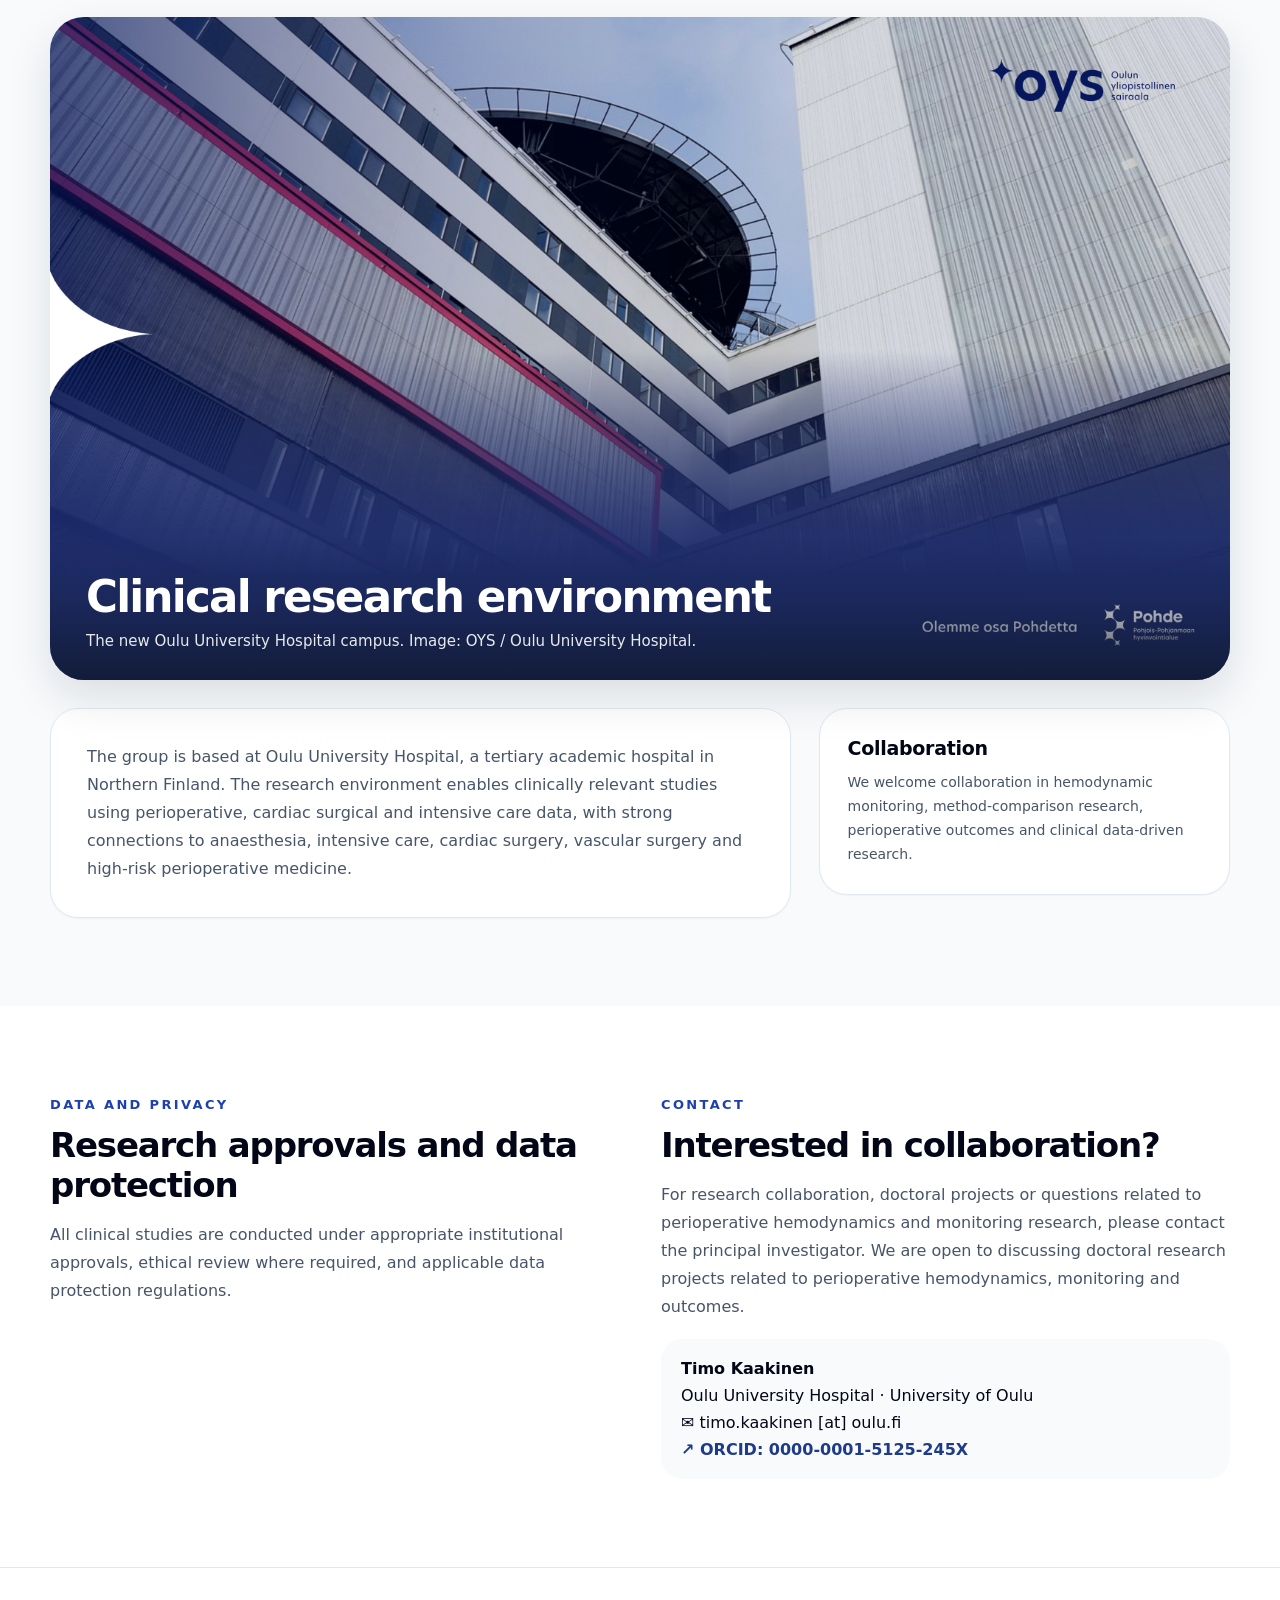
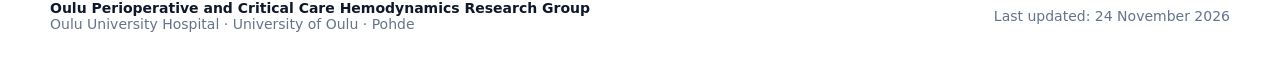
==== commit fa747257: "Add files via upload Akatemiarahoitus lisätty" ====
--- a/index.html
+++ b/index.html
@@ -26,7 +26,7 @@
   <meta name="twitter:description" content="Research on hemodynamic monitoring, oxygen delivery and patient outcomes in perioperative and critical care at Oulu University Hospital." />
   <meta name="twitter:image" content="https://ouluhemodynamics.netlify.app/images/oulu-hemodynamics-social-20261117.png" />
   <meta name="twitter:image:alt" content="Oulu Hemodynamics. Perioperative &amp; Critical Care Research. Oulu University Hospital and University of Oulu." />
-  <link rel="stylesheet" href="styles.css?v=20261117-outreach" />
+  <link rel="stylesheet" href="styles.css?v=20261124-funding" />
 </head>
 <body>
   <header class="site-header">
@@ -104,6 +104,21 @@
       </div>
     </section>
 
+    <section class="funding-spotlight" id="funding" aria-labelledby="fundingTitle">
+      <div class="container">
+        <article class="funding-card">
+          <span class="eyebrow">Anesthesia Intelligence · 2027–2030</span>
+          <h2 id="fundingTitle" data-i18n="fundingTitle">Research Council of Finland funding for hemodynamic research</h2>
+          <div class="funding-copy">
+            <p data-i18n="fundingAim">The Research Council of Finland has awarded funding to the Anesthesia Intelligence consortium, which aims to improve hemodynamic control and reduce postoperative complications through simulation intelligence.</p>
+            <p data-i18n="fundingPartners">The consortium brings together HUS Helsinki University Hospital, Aalto University and Oulu University Hospital (OYS). HUS is the coordinating institution, and the consortium is led by Adjunct Professor Erik Litonius. The Aalto University subproject is led by Professor Antti Oulasvirta, and the Oulu University Hospital subproject by Adjunct Professor Timo Kaakinen.</p>
+            <p class="funding-budget" data-i18n="fundingBudget">The Oulu University Hospital subproject has total funding of €795,130 for 2027–2030, comprising €556,592 from the Research Council of Finland and €238,538 in institutional co-funding from OYS.</p>
+            <p class="funding-grant" data-i18n="fundingGrant">Research Council of Finland, grant number 380281.</p>
+          </div>
+        </article>
+      </div>
+    </section>
+
     <aside class="guide-spotlight" aria-labelledby="guideSpotlightTitle">
       <div class="container guide-spotlight-inner">
         <img class="guide-spotlight-preview" src="images/monitoring-methods-preview.png" alt="" width="600" height="776" loading="lazy" />
@@ -209,6 +224,11 @@
           <h2 data-i18n="researchCollaborationTitle">Collaborative clinical and translational research</h2>
           <p data-i18n="researchCollaborationText">The group collaborates with clinical departments, academic partners and selected external partners in studies where perioperative physiology, monitoring data and patient outcomes meet.</p>
         </div>
+        <article class="card consortium-card" aria-labelledby="consortiumTitle">
+          <h3 id="consortiumTitle">Anesthesia Intelligence</h3>
+          <p data-i18n="fundingPartners">The consortium brings together HUS Helsinki University Hospital, Aalto University and Oulu University Hospital (OYS). HUS is the coordinating institution, and the consortium is led by Adjunct Professor Erik Litonius. The Aalto University subproject is led by Professor Antti Oulasvirta, and the Oulu University Hospital subproject by Adjunct Professor Timo Kaakinen.</p>
+          <a class="consortium-funding-link" href="#funding" data-i18n="consortiumFundingLink">Funding 2027–2030</a>
+        </article>
         <div class="research-collaboration-grid" id="researchCollaborationGrid"></div>
       </div>
     </section>
@@ -298,10 +318,10 @@
         <strong data-i18n="footerGroup">Oulu Perioperative and Critical Care Hemodynamics Research Group</strong>
         <span data-i18n="footerAffiliation">Oulu University Hospital · University of Oulu · Pohde</span>
       </div>
-      <span data-i18n="lastUpdated">Last updated: 15 November 2026</span>
+      <span data-i18n="lastUpdated">Last updated: 24 November 2026</span>
     </div>
   </footer>
 
-  <script src="script.js?v=20261117-outreach"></script>
+  <script src="script.js?v=20261124-funding"></script>
 </body>
 </html>
--- a/styles.css
+++ b/styles.css
@@ -212,3 +212,25 @@
   .section { padding: 68px 0; }
   h1 { font-size: clamp(36px, 12vw, 54px); }
 }
+
+/* Research Council of Finland funding announcement, November 2026. */
+#funding { scroll-margin-top: 140px; }
+.funding-spotlight { padding: 36px 0; background: var(--slate-50); }
+.funding-card { padding: 34px 38px; border: 1px solid var(--slate-200); border-left: 5px solid var(--blue-900); border-radius: 24px; background: white; }
+.funding-card > .eyebrow { font-size: .875rem; letter-spacing: .1em; }
+.funding-card h2 { max-width: 960px; margin: 14px 0 20px; color: var(--blue-950); font-size: clamp(1.65rem, 3vw, 2.125rem); line-height: 1.2; letter-spacing: -.025em; overflow-wrap: break-word; hyphens: auto; }
+.funding-copy { max-width: 1000px; }
+.funding-copy p { margin: 14px 0 0; color: var(--slate-700); font-size: 1rem; line-height: 1.7; }
+.funding-copy .funding-budget { color: var(--blue-950); font-weight: 600; }
+.funding-copy .funding-grant { color: var(--slate-600); font-size: .875rem; }
+.consortium-card { margin-bottom: 24px; background: var(--blue-50); }
+.consortium-card h3 { margin: 0; color: var(--blue-950); font-size: 1.375rem; }
+.consortium-card p { max-width: 1000px; margin: 14px 0 0; color: var(--slate-700); font-size: 1rem; line-height: 1.7; }
+.consortium-funding-link { display: inline-block; margin-top: 16px; color: var(--blue-900); font-size: .875rem; font-weight: 700; text-decoration: underline; text-underline-offset: 3px; }
+.consortium-funding-link:focus-visible { outline: 3px solid var(--blue-700); outline-offset: 4px; }
+@media (max-width: 560px) {
+  .funding-spotlight { padding: 24px 0; }
+  .funding-card { padding: 24px 20px; border-radius: 20px; }
+  .funding-card > .eyebrow { letter-spacing: .045em; }
+  .consortium-card { padding: 24px; }
+}
